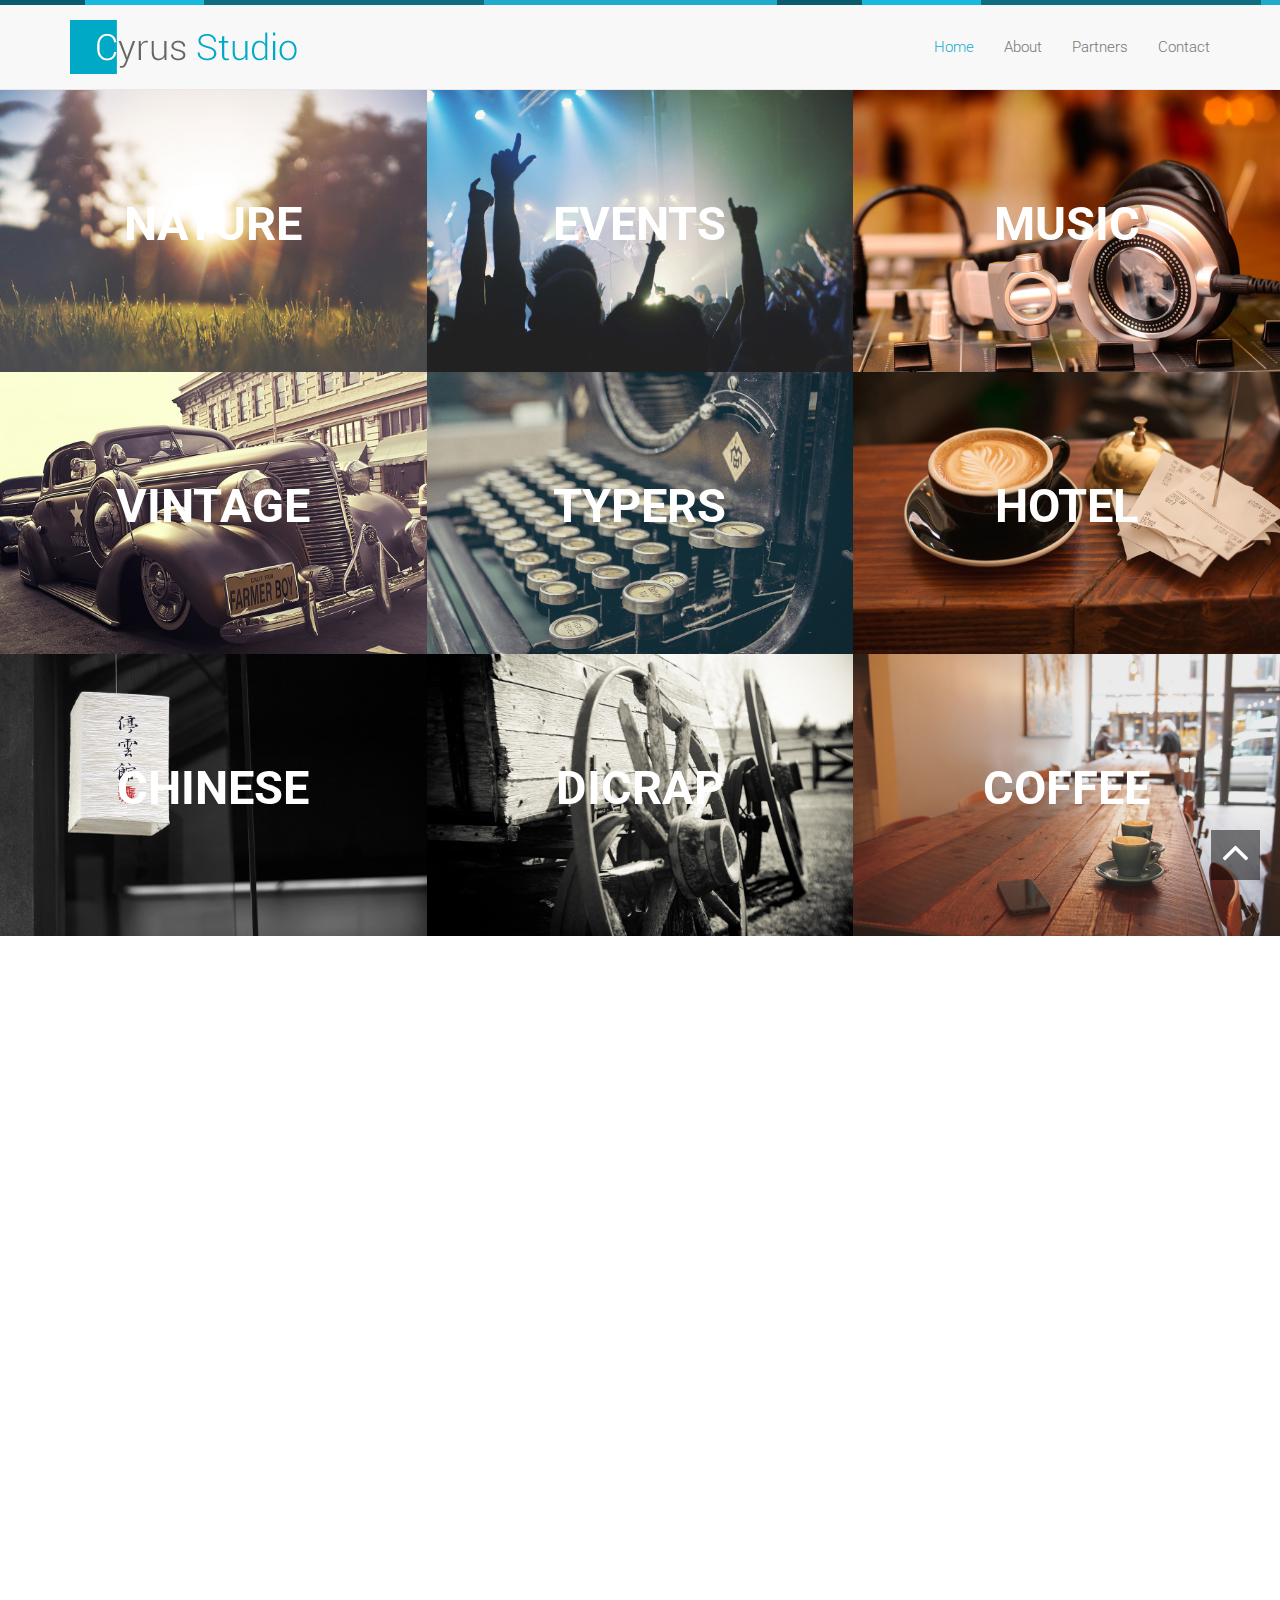
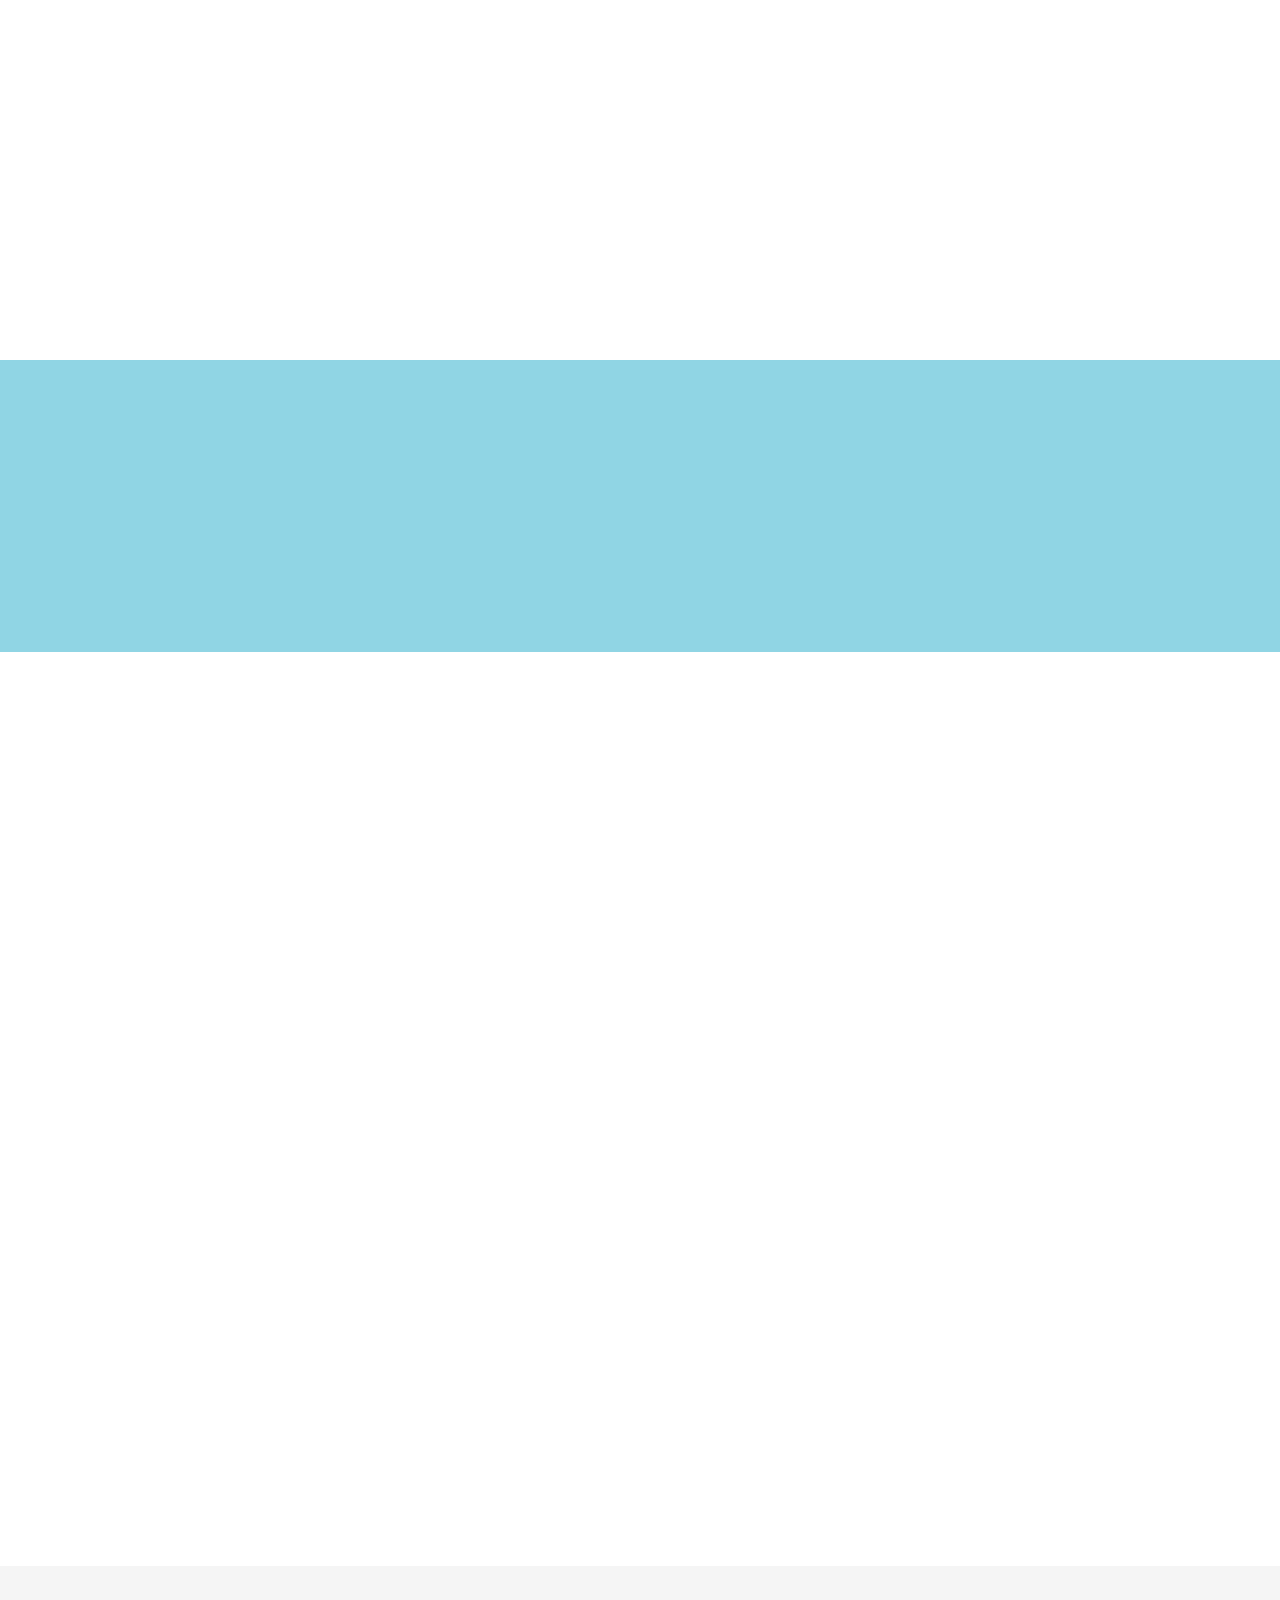
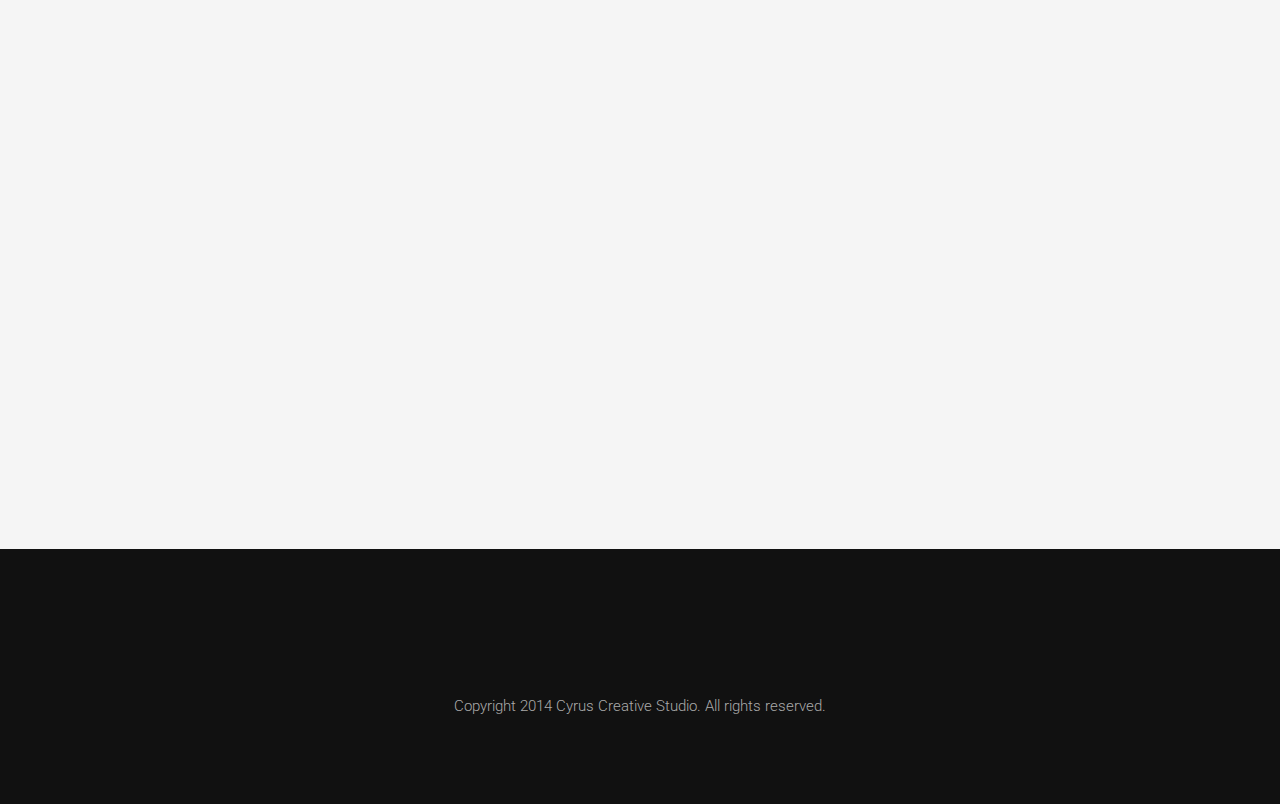
==== Alternative/index.html @ 10abfd73 "Website MockUP" ====
<!DOCTYPE html>
<html lang="en">
<head>
<meta charset="UTF-8" />
<meta http-equiv="Content-Type" content="text/html; charset=utf-8" />
<meta name="viewport" content="width=device-width, initial-scale=1, maximum-scale=1, user-scalable=no">
<title>Cyrus Studio</title>

<!-- Google fonts -->
<link href='http://fonts.googleapis.com/css?family=Roboto:400,300,700' rel='stylesheet' type='text/css'>

<!-- font awesome -->
<link href="//maxcdn.bootstrapcdn.com/font-awesome/4.2.0/css/font-awesome.min.css" rel="stylesheet">

<!-- bootstrap -->
<link rel="stylesheet" href="assets/bootstrap/css/bootstrap.min.css" />

<!-- animate.css -->
<link rel="stylesheet" href="assets/animate/animate.css" />
<link rel="stylesheet" href="assets/animate/set.css" />

<!-- gallery -->
<link rel="stylesheet" href="assets/gallery/blueimp-gallery.min.css">

<!-- favicon -->
<link rel="shortcut icon" href="images/favicon.ico" type="image/x-icon">
<link rel="icon" href="images/favicon.ico" type="image/x-icon">


<link rel="stylesheet" href="assets/style.css">

</head>

<body>
<div class="topbar animated fadeInLeftBig"></div>

<!-- Header Starts -->
<div class="navbar-wrapper">
      <div class="container">

        <div class="navbar navbar-default navbar-fixed-top" role="navigation" id="top-nav">
          <div class="container">
            <div class="navbar-header">
              <!-- Logo Starts -->
              <a class="navbar-brand" href="#home"><img src="images/logo.png" alt="logo"></a>
              <!-- #Logo Ends -->


              <button type="button" class="navbar-toggle collapsed" data-toggle="collapse" data-target=".navbar-collapse">
                <span class="sr-only">Toggle navigation</span>
                <span class="icon-bar"></span>
                <span class="icon-bar"></span>
                <span class="icon-bar"></span>
              </button>

            </div>


            <!-- Nav Starts -->
            <div class="navbar-collapse  collapse">
              <ul class="nav navbar-nav navbar-right scroll">
                 <li class="active"><a href="#works">Home</a></li>
                 <li ><a href="#about">About</a></li>
                 <li ><a href="#partners">Partners</a></li>
                 <li ><a href="#contact">Contact</a></li>
              </ul>
            </div>
            <!-- #Nav Ends -->

          </div>
        </div>

      </div>
    </div>
<!-- #Header Starts -->







<!-- works -->
<div id="works"  class=" clearfix grid"> 
    <figure class="effect-oscar  wowload fadeIn">
        <img src="images/portfolio/1.jpg" alt="img01"/>
        <figcaption>
            <h2>Nature</h2>
            <p>Lily likes to play with crayons and pencils<br>
            <a href="images/portfolio/1.jpg" title="1" data-gallery>View more</a></p>            
        </figcaption>
    </figure>
     <figure class="effect-oscar  wowload fadeInUp">
        <img src="images/portfolio/2.jpg" alt="img01"/>
        <figcaption>
            <h2>Events</h2>
            <p>Lily likes to play with crayons and pencils<br>
            <a href="images/portfolio/2.jpg" title="1" data-gallery>View more</a></p>            
        </figcaption>
    </figure>
     <figure class="effect-oscar  wowload fadeInUp">
        <img src="images/portfolio/3.jpg" alt="img01"/>
        <figcaption>
            <h2>music</h2>
            <p>Lily likes to play with crayons and pencils<br>
            <a href="images/portfolio/3.jpg" title="1" data-gallery>View more</a></p>            
        </figcaption>
    </figure>
     <figure class="effect-oscar  wowload fadeInUp">
        <img src="images/portfolio/4.jpg" alt="img01"/>
        <figcaption>
            <h2>Vintage</h2>
            <p>Lily likes to play with crayons and pencils<br>
            <a href="images/portfolio/4.jpg" title="1" data-gallery>View more</a></p>            
        </figcaption>
    </figure>
     <figure class="effect-oscar  wowload fadeInUp">
        <img src="images/portfolio/5.jpg" alt="img01"/>
        <figcaption>
            <h2>Typers</h2>
            <p>Lily likes to play with crayons and pencils<br>
            <a href="images/portfolio/5.jpg" title="1" data-gallery>View more</a></p>            
        </figcaption>
    </figure>
     
     <figure class="effect-oscar  wowload fadeInUp">
        <img src="images/portfolio/6.jpg" alt="img01"/>
        <figcaption>
            <h2>hotel</h2>
            <p>Lily likes to play with crayons and pencils<br>
            <a href="images/portfolio/6.jpg" title="1" data-gallery>View more</a></p>            
        </figcaption>
    </figure>
    <figure class="effect-oscar  wowload fadeInUp">
        <img src="images/portfolio/7.jpg" alt="img01"/>
        <figcaption>
            <h2>Chinese</h2>
            <p>Lily likes to play with crayons and pencils<br>
            <a href="images/portfolio/7.jpg" title="1" data-gallery>View more</a></p>            
        </figcaption>
    </figure>
    <figure class="effect-oscar  wowload fadeInUp">
        <img src="images/portfolio/8.jpg" alt="img01"/>
        <figcaption>
            <h2>Dicrap</h2>
            <p>Lily likes to play with crayons and pencils<br>
            <a href="images/portfolio/8.jpg" title="1" data-gallery>View more</a></p>            
        </figcaption>
    </figure>
    <figure class="effect-oscar  wowload fadeInUp">
        <img src="images/portfolio/9.jpg" alt="img01"/>
        <figcaption>
            <h2>Coffee</h2>
            <p>Lily likes to play with crayons and pencils<br>
            <a href="images/portfolio/9.jpg" title="1" data-gallery>View more</a></p>            
        </figcaption>
    </figure>
    <figure class="effect-oscar  wowload fadeInUp">
        <img src="images/portfolio/10.jpg" alt="img01"/>
        <figcaption>
            <h2>cameras</h2>
            <p>Lily likes to play with crayons and pencils<br>
            <a href="images/portfolio/10.jpg" title="1" data-gallery>View more</a></p>            
        </figcaption>
    </figure>
    <figure class="effect-oscar  wowload fadeInUp">
        <img src="images/portfolio/11.jpg" alt="img01"/>
        <figcaption>
            <h2>design</h2>
            <p>Lily likes to play with crayons and pencils<br>
            <a href="images/portfolio/11.jpg" title="1" data-gallery>View more</a></p>            
        </figcaption>
    </figure>
    <figure class="effect-oscar  wowload fadeInUp">
        <img src="images/portfolio/12.jpg" alt="img01"/>
        <figcaption>
            <h2>studio</h2>
            <p>Lily likes to play with crayons and pencils<br>
            <a href="images/portfolio/12.jpg" title="1" data-gallery>View more</a></p>            
        </figcaption>
    </figure>
    

     
</div>
<!-- works -->






<!-- Cirlce Starts -->
<div id="about"  class="container spacer about">
<h2 class="text-center wowload fadeInUp">Creative digital agency based on London</h2>  
  <div class="row">
  <div class="col-sm-6 wowload fadeInLeft">
    <h4><i class="fa fa-paint-brush"></i> Design</h4>
    <p>Creative digital agency for sleek and sophisticated solutions for mobile, websites and software designs, lead by passionate and uber progressive team that lives and breathes design. Creative digital agency for sleek and sophisticated solutions for mobile, websites and software designs.</p>
    

  </div>
  <div class="col-sm-6 wowload fadeInRight">
  <h4><i class="fa fa-code"></i> Frontend & Backend Development</h4>
  <p>Lorem Ipsum is simply dummy text of the printing and typesetting industry. Lorem Ipsum has been the industry's standard dummy text ever since the 1500s, when an unknown printer took a galley of type and scrambled it to make a type specimen book.</p>    
  </div>
  </div>

  <div class="process">
  <h3 class="text-center wowload fadeInUp">Process</h3>
  <ul class="row text-center list-inline  wowload bounceInUp">
      <li>
            <span><i class="fa fa-history"></i><b>Research</b></span>
        </li>
        <li>
            <span><i class="fa fa-puzzle-piece"></i><b>Plan</b></span>
        </li>
        <li>
            <span><i class="fa fa-database"></i><b>Develop</b></span>
        </li>
        <li>
            <span><i class="fa fa-magic"></i><b>Integration</b></span>
        </li>        
        <li>
            <span><i class="fa fa-cloud-upload"></i><b>Deliver</b></span>
        </li>
    </ul>
  </div>
</div>
<!-- #Cirlce Ends -->



<!-- About Starts -->
<div class="highlight-info">
<div class="overlay spacer">
<div class="container">
<div class="row text-center  wowload fadeInDownBig">
  <div class="col-sm-3 col-xs-6">
  <i class="fa fa-smile-o  fa-5x"></i><h4>24 Clients</h4>
  </div>
  <div class="col-sm-3 col-xs-6">
  <i class="fa fa-rocket  fa-5x"></i><h4>75 Projects</h4>
  </div>
  <div class="col-sm-3 col-xs-6">
  <i class="fa fa-cloud-download  fa-5x"></i><h4>454 Downloads</h4>
  </div>
  <div class="col-sm-3 col-xs-6">
  <i class="fa fa-map-marker fa-5x"></i><h4>2 Offices</h4>
  </div>
</div>
</div>
</div>
</div>
<!-- About Ends -->







<div id="partners" class="container spacer ">
	<h2 class="text-center  wowload fadeInUp">Some of our happy clients</h2>
  <div class="clearfix">
    <div class="col-sm-6 partners  wowload fadeInLeft">
         <img src="images/partners/1.jpg" alt="partners">
         <img src="images/partners/2.jpg" alt="partners">
         <img src="images/partners/3.jpg" alt="partners">
         <img src="images/partners/4.jpg" alt="partners">
    </div>
    <div class="col-sm-6">


    <div id="carousel-testimonials" class="carousel slide testimonails  wowload fadeInRight" data-ride="carousel">
    <div class="carousel-inner">  
      <div class="item active animated bounceInRight row">
      <div class="animated slideInLeft col-xs-2"><img alt="portfolio" src="images/team/1.jpg" width="100" class="img-circle img-responsive"></div>
      <div  class="col-xs-10">
      <p> I must explain to you how all this mistaken idea of denouncing pleasure and praising pain was born and I will give you a complete account of the system, and expound the actual teachings of the great explorer of the truth, the master-builder of human happiness. </p>      
      <span>Angel Smith - <b>eshop Canada</b></span>
      </div>
      </div>
      <div class="item  animated bounceInRight row">
      <div class="animated slideInLeft col-xs-2"><img alt="portfolio" src="images/team/2.jpg" width="100" class="img-circle img-responsive"></div>
      <div  class="col-xs-10">
      <p>No one rejects, dislikes, or avoids pleasure itself, because it is pleasure, but because those who do not know how to pursue pleasure rationally encounter consequences that are extremely painful.</p>
      <span>John Partic - <b>Crazy Pixel</b></span>
      </div>
      </div>
      <div class="item  animated bounceInRight row">
      <div class="animated slideInLeft  col-xs-2"><img alt="portfolio" src="images/team/3.jpg" width="100" class="img-circle img-responsive"></div>
      <div  class="col-xs-10">
      <p>On the other hand, we denounce with righteous indignation and dislike men who are so beguiled and demoralized by the charms of pleasure of the moment, so blinded by desire, that they cannot foresee the pain and trouble that are bound to ensue.</p>
      <span>Harris David - <b>Jet London</b></span>
      </div>
      </div>
  </div>

   <!-- Indicators -->
   	<ol class="carousel-indicators">
    <li data-target="#carousel-testimonials" data-slide-to="0" class="active"></li>
    <li data-target="#carousel-testimonials" data-slide-to="1"></li>
    <li data-target="#carousel-testimonials" data-slide-to="2"></li>
  	</ol>
  	<!-- Indicators -->
  </div>



    </div>
  </div>


<!-- team -->
<h3 class="text-center  wowload fadeInUp">Our team</h3>
<p class="text-center  wowload fadeInLeft">Our creative team that is making everything possible</p>
<div class="row grid team  wowload fadeInUpBig">	
	<div class=" col-sm-3 col-xs-6">
	<figure class="effect-chico">
        <img src="images/team/8.jpg" alt="img01" class="img-responsive" />
        <figcaption>
            <p><b>Barbara Husto</b><br>Senior Designer<br><br><a href="#"><i class="fa fa-dribbble"></i></a> <a href="#"><i class="fa fa-facebook"></i></a> <a href="#"><i class="fa fa-twitter"></i></a></p>            
        </figcaption>
    </figure>
    </div>

    <div class=" col-sm-3 col-xs-6">
	<figure class="effect-chico">
        <img src="images/team/10.jpg" alt="img01"/>
        <figcaption>            
            <p><b>Barbara Husto</b><br>Senior Designer<br><br><a href="#"><i class="fa fa-dribbble"></i></a> <a href="#"><i class="fa fa-facebook"></i></a> <a href="#"><i class="fa fa-twitter"></i></a></p>            
        </figcaption>
    </figure>
    </div>

    <div class=" col-sm-3 col-xs-6">
	<figure class="effect-chico">
        <img src="images/team/12.jpg" alt="img01"/>
        <figcaption>
            <p><b>Barbara Husto</b><br>Senior Designer<br><br><a href="#"><i class="fa fa-dribbble"></i></a> <a href="#"><i class="fa fa-facebook"></i></a> <a href="#"><i class="fa fa-twitter"></i></a></p>          
        </figcaption>
    </figure>
    </div>

    <div class=" col-sm-3 col-xs-6">
	<figure class="effect-chico">
        <img src="images/team/17.jpg" alt="img01"/>
        <figcaption>
            <p><b>Barbara Husto</b><br>Senior Designer<br><br><a href="#"><i class="fa fa-dribbble"></i></a> <a href="#"><i class="fa fa-facebook"></i></a> <a href="#"><i class="fa fa-twitter"></i></a></p>
        </figcaption>
    </figure>
    </div>

 
</div>
<!-- team -->

</div>















<!--Contact Starts-->
<div id="contact" class="spacer">

<div class="container contactform center">
<h2 class="text-center  wowload fadeInUp">Get in touch to start your project</h2>
  <div class="row wowload fadeInLeftBig">      
      <div class="col-sm-6 col-sm-offset-3 col-xs-12">      
        <input type="text" placeholder="Name">
        <input type="text" placeholder="Company">
        <textarea rows="5" placeholder="Message"></textarea>
        <button class="btn btn-primary"><i class="fa fa-paper-plane"></i> Send</button>
      </div>
  </div>



</div>
</div>
<!--Contact Ends-->



<!-- Footer Starts -->
<div class="footer text-center spacer">
<p class="wowload flipInX"><a href="#"><i class="fa fa-facebook fa-2x"></i></a> <a href="#"><i class="fa fa-instagram fa-2x"></i></a> <a href="#"><i class="fa fa-twitter fa-2x"></i></a> <a href="#"><i class="fa fa-flickr fa-2x"></i></a> </p>
Copyright 2014 Cyrus Creative Studio. All rights reserved.
</div>
<!-- # Footer Ends -->
<a href="#works" class="gototop "><i class="fa fa-angle-up  fa-3x"></i></a>





<!-- The Bootstrap Image Gallery lightbox, should be a child element of the document body -->
<div id="blueimp-gallery" class="blueimp-gallery blueimp-gallery-controls">
    <!-- The container for the modal slides -->
    <div class="slides"></div>
    <!-- Controls for the borderless lightbox -->
    <h3 class="title">Title</h3>
    <a class="prev">‹</a>
    <a class="next">›</a>
    <a class="close">×</a>
    <!-- The modal dialog, which will be used to wrap the lightbox content -->    
</div>



<!-- jquery -->
<script src="assets/jquery.js"></script>

<!-- wow script -->
<script src="assets/wow/wow.min.js"></script>


<!-- boostrap -->
<script src="assets/bootstrap/js/bootstrap.js" type="text/javascript" ></script>

<!-- jquery mobile -->
<script src="assets/mobile/touchSwipe.min.js"></script>
<script src="assets/respond/respond.js"></script>

<!-- gallery -->
<script src="assets/gallery/jquery.blueimp-gallery.min.js"></script>

<!-- custom script -->
<script src="assets/script.js"></script>

</body>
</html>
---- Alternative/assets/animate/set.css ----
.grid {
	position: relative;
	margin: 0 auto;
	list-style: none;
	text-align: center;
}

/* Common style */
.grid figure {
	position: relative;
	float: left;
	overflow: hidden;
	margin: 0;	/*change here for spacing*/	
	width: 33.333333333%;
	text-align: center;
	cursor: pointer;
}

.grid figure img {
	position: relative;
	display: block;
	max-width: 102%;
	opacity: 1;
}

.grid figure figcaption {
	padding: 2em;
	color: #fff;
	text-transform: uppercase;
	font-size: 1.25em;
	-webkit-backface-visibility: hidden;
	backface-visibility: hidden;
}

.grid figure figcaption::before,
.grid figure figcaption::after {
	pointer-events: none;
}

.grid figure figcaption,
.grid figure figcaption > a {
	position: absolute;
	top: 0;
	left: 0;
	width: 100%;
	height: 100%;
}

/* Anchor will cover the whole item by default */
/* For some effects it will show as a button */
.grid figure figcaption > a {
	z-index: 1000;
	text-indent: 200%;
	white-space: nowrap;
	font-size: 0;
	opacity: 0;
}

.grid figure h2 {
	word-spacing: -0.15em;
	font-weight: 700;
}

.grid figure h2,
.grid figure p {
	margin: 0;
}

.grid figure p {
	letter-spacing: 1px;
	font-size: 68.5%;
}

/* Individual effects */

/*---------------*/
/***** Lily *****/
/*---------------*/

figure.effect-lily img {
	max-width: none;
	width: -webkit-calc(100% + 50px);
	width: calc(100% + 50px);
	opacity: 0.7;
	-webkit-transition: opacity 0.35s, -webkit-transform 0.35s;
	transition: opacity 0.35s, transform 0.35s;
	-webkit-transform: translate3d(-40px,0, 0);
	transform: translate3d(-40px,0,0);
}

figure.effect-lily figcaption {
	text-align: left;
}

figure.effect-lily figcaption > div {
	position: absolute;
	bottom: 0;
	left: 0;
	padding: 2em;
	width: 100%;
	height: 50%;
}

figure.effect-lily h2,
figure.effect-lily p {
	-webkit-transform: translate3d(0,40px,0);
	transform: translate3d(0,40px,0);
}

figure.effect-lily h2 {
	-webkit-transition: -webkit-transform 0.35s;
	transition: transform 0.35s;
}

figure.effect-lily p {
	color: rgba(255,255,255,0.8);
	opacity: 0;
	-webkit-transition: opacity 0.2s, -webkit-transform 0.35s;
	transition: opacity 0.2s, transform 0.35s;
}

figure.effect-lily:hover img,
figure.effect-lily:hover p {
	opacity: 1;
}

figure.effect-lily:hover img,
figure.effect-lily:hover h2,
figure.effect-lily:hover p {
	-webkit-transform: translate3d(0,0,0);
	transform: translate3d(0,0,0);
}

figure.effect-lily:hover p {
	-webkit-transition-delay: 0.05s;
	transition-delay: 0.05s;
	-webkit-transition-duration: 0.35s;
	transition-duration: 0.35s;
}

/*---------------*/
/***** Sadie *****/
/*---------------*/

figure.effect-sadie figcaption::before {
	position: absolute;
	top: 0;
	left: 0;
	width: 100%;
	height: 100%;
	background: -webkit-linear-gradient(top, rgba(72,76,97,0) 0%, rgba(72,76,97,0.8) 75%);
	background: linear-gradient(to bottom, rgba(72,76,97,0) 0%, rgba(72,76,97,0.8) 75%);
	content: '';
	opacity: 0;
	-webkit-transform: translate3d(0,50%,0);
	transform: translate3d(0,50%,0);
}

figure.effect-sadie h2 {
	position: absolute;
	top: 50%;
	left: 0;
	width: 100%;
	color: #484c61;
	-webkit-transition: -webkit-transform 0.35s, color 0.35s;
	transition: transform 0.35s, color 0.35s;
	-webkit-transform: translate3d(0,-50%,0);
	transform: translate3d(0,-50%,0);
}

figure.effect-sadie figcaption::before,
figure.effect-sadie p {
	-webkit-transition: opacity 0.35s, -webkit-transform 0.35s;
	transition: opacity 0.35s, transform 0.35s;
}

figure.effect-sadie p {
	position: absolute;
	bottom: 0;
	left: 0;
	padding: 2em;
	width: 100%;
	opacity: 0;
	-webkit-transform: translate3d(0,10px,0);
	transform: translate3d(0,10px,0);
}

figure.effect-sadie:hover h2 {
	color: #fff;
	-webkit-transform: translate3d(0,-50%,0) translate3d(0,-40px,0);
	transform: translate3d(0,-50%,0) translate3d(0,-40px,0);
}

figure.effect-sadie:hover figcaption::before ,
figure.effect-sadie:hover p {
	opacity: 1;
	-webkit-transform: translate3d(0,0,0);
	transform: translate3d(0,0,0);
}

/*---------------*/
/***** Roxy *****/
/*---------------*/

figure.effect-roxy {
	background: -webkit-linear-gradient(45deg, #ff89e9 0%, #05abe0 100%);
	background: linear-gradient(45deg, #ff89e9 0%,#05abe0 100%);
}

figure.effect-roxy img {
	max-width: none;
	width: -webkit-calc(100% + 60px);
	width: calc(100% + 60px);
	-webkit-transition: opacity 0.35s, -webkit-transform 0.35s;
	transition: opacity 0.35s, transform 0.35s;
	-webkit-transform: translate3d(-50px,0,0);
	transform: translate3d(-50px,0,0);
}

figure.effect-roxy figcaption::before {
	position: absolute;
	top: 30px;
	right: 30px;
	bottom: 30px;
	left: 30px;
	border: 1px solid #fff;
	content: '';
	opacity: 0;
	-webkit-transition: opacity 0.35s, -webkit-transform 0.35s;
	transition: opacity 0.35s, transform 0.35s;
	-webkit-transform: translate3d(-20px,0,0);
	transform: translate3d(-20px,0,0);
}

figure.effect-roxy figcaption {
	padding: 3em;
	text-align: left;
}

figure.effect-roxy h2 {
	padding: 30% 0 10px 0;
}

figure.effect-roxy p {
	opacity: 0;
	-webkit-transition: opacity 0.35s, -webkit-transform 0.35s;
	transition: opacity 0.35s, transform 0.35s;
	-webkit-transform: translate3d(-10px,0,0);
	transform: translate3d(-10px,0,0);
}

figure.effect-roxy:hover img {
	opacity: 0.7;
	-webkit-transform: translate3d(0,0,0);
	transform: translate3d(0,0,0);
}

figure.effect-roxy:hover figcaption::before,
figure.effect-roxy:hover p {
	opacity: 1;
	-webkit-transform: translate3d(0,0,0);
	transform: translate3d(0,0,0);
}

/*---------------*/
/***** Bubba *****/
/*---------------*/

figure.effect-bubba {
	background: #9e5406;
}

figure.effect-bubba img {
	opacity: 0.7;
	-webkit-transition: opacity 0.35s;
	transition: opacity 0.35s;
}

figure.effect-bubba:hover img {
	opacity: 0.4;
}

figure.effect-bubba figcaption::before,
figure.effect-bubba figcaption::after {
	position: absolute;
	top: 30px;
	right: 30px;
	bottom: 30px;
	left: 30px;
	content: '';
	opacity: 0;
	-webkit-transition: opacity 0.35s, -webkit-transform 0.35s;
	transition: opacity 0.35s, transform 0.35s;
}

figure.effect-bubba figcaption::before {
	border-top: 1px solid #fff;
	border-bottom: 1px solid #fff;
	-webkit-transform: scale(0,1);
	transform: scale(0,1);
}

figure.effect-bubba figcaption::after {
	border-right: 1px solid #fff;
	border-left: 1px solid #fff;
	-webkit-transform: scale(1,0);
	transform: scale(1,0);
}

figure.effect-bubba h2 {
	padding-top: 30%;
	-webkit-transition: -webkit-transform 0.35s;
	transition: transform 0.35s;
	-webkit-transform: translate3d(0,-20px,0);
	transform: translate3d(0,-20px,0);
}

figure.effect-bubba p {
	padding: 20px 2.5em;
	opacity: 0;
	-webkit-transition: opacity 0.35s, -webkit-transform 0.35s;
	transition: opacity 0.35s, transform 0.35s;
	-webkit-transform: translate3d(0,20px,0);
	transform: translate3d(0,20px,0);
}

figure.effect-bubba:hover figcaption::before,
figure.effect-bubba:hover figcaption::after {
	opacity: 1;
	-webkit-transform: scale(1);
	transform: scale(1);
}

figure.effect-bubba:hover h2,
figure.effect-bubba:hover p {
	opacity: 1;
	-webkit-transform: translate3d(0,0,0);
	transform: translate3d(0,0,0);
}

/*---------------*/
/***** Romeo *****/
/*---------------*/

figure.effect-romeo {
	-webkit-perspective: 1000px;
	perspective: 1000px;
}

figure.effect-romeo img {
	-webkit-transition: opacity 0.35s, -webkit-transform 0.35s;
	transition: opacity 0.35s, transform 0.35s;
	-webkit-transform: translate3d(0,0,300px);
	transform: translate3d(0,0,300px);
}

figure.effect-romeo:hover img {
	opacity: 0.6;
	-webkit-transform: translate3d(0,0,0);
	transform: translate3d(0,0,0);
}

figure.effect-romeo figcaption::before,
figure.effect-romeo figcaption::after {
	position: absolute;
	top: 50%;
	left: 50%;
	width: 80%;
	height: 1px;
	background: #fff;
	content: '';
	-webkit-transition: opacity 0.35s, -webkit-transform 0.35s;
	transition: opacity 0.35s, transform 0.35s;
	-webkit-transform: translate3d(-50%,-50%,0);
	transform: translate3d(-50%,-50%,0);
}

figure.effect-romeo:hover figcaption::before {
	opacity: 0.5;
	-webkit-transform: translate3d(-50%,-50%,0) rotate(45deg);
	transform: translate3d(-50%,-50%,0) rotate(45deg);
}

figure.effect-romeo:hover figcaption::after {
	opacity: 0.5;
	-webkit-transform: translate3d(-50%,-50%,0) rotate(-45deg);
	transform: translate3d(-50%,-50%,0) rotate(-45deg);
}

figure.effect-romeo h2,
figure.effect-romeo p {
	position: absolute;
	top: 50%;
	left: 0;
	width: 100%;
	-webkit-transition: -webkit-transform 0.35s;
	transition: transform 0.35s;
}

figure.effect-romeo h2 {
	-webkit-transform: translate3d(0,-50%,0) translate3d(0,-150%,0);
	transform: translate3d(0,-50%,0) translate3d(0,-150%,0);
}

figure.effect-romeo p {
	padding: 0.25em 2em;
	-webkit-transform: translate3d(0,-50%,0) translate3d(0,150%,0);
	transform: translate3d(0,-50%,0) translate3d(0,150%,0);
}

figure.effect-romeo:hover h2 {
	-webkit-transform: translate3d(0,-50%,0) translate3d(0,-100%,0);
	transform: translate3d(0,-50%,0) translate3d(0,-100%,0);
}

figure.effect-romeo:hover p {
	-webkit-transform: translate3d(0,-50%,0) translate3d(0,100%,0);
	transform: translate3d(0,-50%,0) translate3d(0,100%,0);
}

/*---------------*/
/***** Layla *****/
/*---------------*/

figure.effect-layla {
	background: #18a367;
}

figure.effect-layla img {
	height: 390px;
}

figure.effect-layla figcaption {
	padding: 3em;
}

figure.effect-layla figcaption::before,
figure.effect-layla figcaption::after {
	position: absolute;
	content: '';
	opacity: 0;
}

figure.effect-layla figcaption::before {
	top: 50px;
	right: 30px;
	bottom: 50px;
	left: 30px;
	border-top: 1px solid #fff;
	border-bottom: 1px solid #fff;
	-webkit-transform: scale(0,1);
	transform: scale(0,1);
	-webkit-transform-origin: 0 0;
	transform-origin: 0 0;
}

figure.effect-layla figcaption::after {
	top: 30px;
	right: 50px;
	bottom: 30px;
	left: 50px;
	border-right: 1px solid #fff;
	border-left: 1px solid #fff;
	-webkit-transform: scale(1,0);
	transform: scale(1,0);
	-webkit-transform-origin: 100% 0;
	transform-origin: 100% 0;
}

figure.effect-layla h2 {
	padding-top: 26%;
	-webkit-transition: -webkit-transform 0.35s;
	transition: transform 0.35s;
}

figure.effect-layla p {
	padding: 0.5em 2em;
	text-transform: none;
	opacity: 0;
	-webkit-transform: translate3d(0,-10px,0);
	transform: translate3d(0,-10px,0);
}

figure.effect-layla img,
figure.effect-layla h2 {
	-webkit-transform: translate3d(0,-30px,0);
	transform: translate3d(0,-30px,0);
}

figure.effect-layla img,
figure.effect-layla figcaption::before,
figure.effect-layla figcaption::after,
figure.effect-layla p {
	-webkit-transition: opacity 0.35s, -webkit-transform 0.35s;
	transition: opacity 0.35s, transform 0.35s;
}

figure.effect-layla:hover img {
	opacity: 0.7;
	-webkit-transform: translate3d(0,0,0);
	transform: translate3d(0,0,0);
}

figure.effect-layla:hover figcaption::before,
figure.effect-layla:hover figcaption::after {
	opacity: 1;
	-webkit-transform: scale(1);
	transform: scale(1);
}

figure.effect-layla:hover h2,
figure.effect-layla:hover p {
	opacity: 1;
	-webkit-transform: translate3d(0,0,0);
	transform: translate3d(0,0,0);
}

figure.effect-layla:hover figcaption::after,
figure.effect-layla:hover h2,
figure.effect-layla:hover p,
figure.effect-layla:hover img {
	-webkit-transition-delay: 0.15s;
	transition-delay: 0.15s;
}

/*---------------*/
/***** Honey *****/
/*---------------*/

figure.effect-honey {
	background: #4a3753;
}

figure.effect-honey img {
	opacity: 0.9;
	-webkit-transition: opacity 0.35s;
	transition: opacity 0.35s;
}

figure.effect-honey:hover img {
	opacity: 0.5;
}

figure.effect-honey figcaption::before {
	position: absolute;
	bottom: 0;
	left: 0;
	width: 100%;
	height: 10px;
	background: #fff;
	content: '';
	-webkit-transform: translate3d(0,10px,0);
	transform: translate3d(0,10px,0);
}

figure.effect-honey h2 {
	position: absolute;
	bottom: 0;
	left: 0;
	padding: 1em 1.5em;
	width: 100%;
	text-align: left;
	-webkit-transform: translate3d(0,-30px,0);
	transform: translate3d(0,-30px,0);
}

figure.effect-honey h2 i {
	font-style: normal;
	opacity: 0;
	-webkit-transition: opacity 0.35s, -webkit-transform 0.35s;
	transition: opacity 0.35s, transform 0.35s;
	-webkit-transform: translate3d(0,-30px,0);
	transform: translate3d(0,-30px,0);
}

figure.effect-honey figcaption::before,
figure.effect-honey h2 {
	-webkit-transition: -webkit-transform 0.35s;
	transition: transform 0.35s;
}

figure.effect-honey:hover figcaption::before,
figure.effect-honey:hover h2,
figure.effect-honey:hover h2 i {
	opacity: 1;
	-webkit-transform: translate3d(0,0,0);
	transform: translate3d(0,0,0);
}

/*---------------*/
/***** Oscar *****/
/*---------------*/

figure.effect-oscar {
/*	background: -webkit-linear-gradient(45deg, #22682a 0%, #9b4a1b 40%, #3a342a 100%);
	background: linear-gradient(45deg, #22682a 0%,#9b4a1b 40%,#3a342a 100%);*/
}

/*figure.effect-oscar img {
	opacity: 0.9;
	-webkit-transition: opacity 0.35s;
	transition: opacity 0.35s;
}
*/
figure.effect-oscar figcaption {
	padding: 15%;
/*	background-color: rgba(58,52,42,0.7);
	-webkit-transition: background-color 0.35s;
	transition: background-color 0.35s;*/
}

figure.effect-oscar figcaption::before {
	position: absolute;
	top: 30px;
	right: 30px;
	bottom: 30px;
	left: 30px;
	border: 1px solid #fff;
	content: '';
}

figure.effect-oscar h2 {
	margin: 0;
	line-height: 1em;
	-webkit-transition: -webkit-transform 0.35s;
	transition: transform 0.35s;
	-webkit-transform: translate3d(0,100%,0);
	transform: translate3d(0,100%,0);
}

figure.effect-oscar figcaption::before,
figure.effect-oscar p {
	opacity: 0;
	-webkit-transition: opacity 0.35s, -webkit-transform 0.35s;
	transition: opacity 0.35s, transform 0.35s;
	-webkit-transform: scale(0);
	transform: scale(0);
}

figure.effect-oscar:hover h2 {
	-webkit-transform: translate3d(0,0,0);
	transform: translate3d(0,0,0);
}

figure.effect-oscar:hover figcaption::before,
figure.effect-oscar:hover p {
	opacity: 1;
	-webkit-transform: scale(1);
	transform: scale(1);
}

figure.effect-oscar:hover figcaption {
	background-color: rgba(0,0,0,0.8);
}

figure.effect-oscar:hover img {
	opacity: 0.4;
}

/*---------------*/
/***** Marley *****/
/*---------------*/

figure.effect-marley figcaption {
	text-align: right;
}

figure.effect-marley h2,
figure.effect-marley p {
	position: absolute;
	right: 30px;
	left: 30px;
	padding: 10px 0;
}


figure.effect-marley p {
	bottom: 30px;
	line-height: 1.5;
	-webkit-transform: translate3d(0,100%,0);
	transform: translate3d(0,100%,0);
}

figure.effect-marley h2 {
	top: 30px;
	-webkit-transition: -webkit-transform 0.35s;
	transition: transform 0.35s;
	-webkit-transform: translate3d(0,20px,0);
	transform: translate3d(0,20px,0);
}

figure.effect-marley:hover h2 {
	-webkit-transform: translate3d(0,0,0);
	transform: translate3d(0,0,0);
}

figure.effect-marley h2::after {
	position: absolute;
	top: 100%;
	left: 0;
	width: 100%;
	height: 4px;
	background: #fff;
	content: '';
	-webkit-transform: translate3d(0,40px,0);
	transform: translate3d(0,40px,0);
}

figure.effect-marley h2::after,
figure.effect-marley p {
	opacity: 0;
	-webkit-transition: opacity 0.35s, -webkit-transform 0.35s;
	transition: opacity 0.35s, transform 0.35s;
}

figure.effect-marley:hover h2::after,
figure.effect-marley:hover p {
	opacity: 1;
	-webkit-transform: translate3d(0,0,0);
	transform: translate3d(0,0,0);
}

/*---------------*/
/***** Ruby *****/
/*---------------*/

figure.effect-ruby {
	background-color: #17819c;
}

figure.effect-ruby img {
	opacity: 0.7;
	-webkit-transition: opacity 0.35s, -webkit-transform 0.35s;
	transition: opacity 0.35s, transform 0.35s;
	-webkit-transform: scale(1.15);
	transform: scale(1.15);
}

figure.effect-ruby:hover img {
	opacity: 0.5;
	-webkit-transform: scale(1);
	transform: scale(1);
}

figure.effect-ruby h2 {
	margin-top: 20%;
	-webkit-transition: -webkit-transform 0.35s;
	transition: transform 0.35s;
	-webkit-transform: translate3d(0,20px,0);
	transform: translate3d(0,20px,0);
}

figure.effect-ruby p {
	margin: 1em 0 0;
	padding: 3em;
	border: 1px solid #fff;
	opacity: 0;
	-webkit-transition: opacity 0.35s, -webkit-transform 0.35s;
	transition: opacity 0.35s, transform 0.35s;
	-webkit-transform: translate3d(0,20px,0) scale(1.1);
	transform: translate3d(0,20px,0) scale(1.1);
} 

figure.effect-ruby:hover h2 {
	-webkit-transform: translate3d(0,0,0);
	transform: translate3d(0,0,0);
}

figure.effect-ruby:hover p {
	opacity: 1;
	-webkit-transform: translate3d(0,0,0) scale(1);
	transform: translate3d(0,0,0) scale(1);
}

/*---------------*/
/***** Milo *****/
/*---------------*/

figure.effect-milo {
	background: #2e5d5a;
}

figure.effect-milo img {
	max-width: none;
	width: -webkit-calc(100% + 60px);
	width: calc(100% + 60px);
	opacity: 1;
	-webkit-transition: opacity 0.35s, -webkit-transform 0.35s;
	transition: opacity 0.35s, transform 0.35s;
	-webkit-transform: translate3d(-30px,0,0) scale(1.12);
	transform: translate3d(-30px,0,0) scale(1.12);
	-webkit-backface-visibility: hidden;
	backface-visibility: hidden;
}

figure.effect-milo:hover img {
	opacity: 0.5;
	-webkit-transform: translate3d(0,0,0) scale(1);
	transform: translate3d(0,0,0) scale(1);
}

figure.effect-milo h2 {
	position: absolute;
	right: 0;
	bottom: 0;
	padding: 1em 1.2em;
}

figure.effect-milo p {
	padding: 0 10px 0 0;
	width: 50%;
	border-right: 1px solid #fff;
	text-align: right;
	opacity: 0;
	-webkit-transition: opacity 0.35s, -webkit-transform 0.35s;
	transition: opacity 0.35s, transform 0.35s;
	-webkit-transform: translate3d(-40px,0,0);
	transform: translate3d(-40px,0,0);
}

figure.effect-milo:hover p {
	opacity: 1;
	-webkit-transform: translate3d(0,0,0);
	transform: translate3d(0,0,0);
}

/*---------------*/
/***** Dexter *****/
/*---------------*/

figure.effect-dexter {
	background: -webkit-linear-gradient(top, rgba(37,141,200,1) 0%, rgba(104,60,19,1) 100%);
	background: linear-gradient(to bottom, rgba(37,141,200,1) 0%,rgba(104,60,19,1) 100%); 
}

figure.effect-dexter img {
	-webkit-transition: opacity 0.35s;
	transition: opacity 0.35s;
}

figure.effect-dexter:hover img {
	opacity: 0.4;
}

figure.effect-dexter figcaption::after {
	position: absolute;
	right: 30px;
	bottom: 30px;
	left: 30px;
	height: -webkit-calc(50% - 30px);
	height: calc(50% - 30px);
	border: 7px solid #fff;
	content: '';
	-webkit-transition: -webkit-transform 0.35s;
	transition: transform 0.35s;
	-webkit-transform: translate3d(0,-100%,0);
	transform: translate3d(0,-100%,0);
}

figure.effect-dexter:hover figcaption::after {
	-webkit-transform: translate3d(0,0,0);
	transform: translate3d(0,0,0);
}

figure.effect-dexter figcaption {
	padding: 3em;
	text-align: left;
}

figure.effect-dexter p {
	position: absolute;
	right: 60px;
	bottom: 60px;
	left: 60px;
	opacity: 0;
	-webkit-transition: opacity 0.35s, -webkit-transform 0.35s;
	transition: opacity 0.35s, transform 0.35s;
	-webkit-transform: translate3d(0,-100px,0);
	transform: translate3d(0,-100px,0);
}

figure.effect-dexter:hover p {
	opacity: 1;
	-webkit-transform: translate3d(0,0,0);
	transform: translate3d(0,0,0);
}

/*---------------*/
/***** Sarah *****/
/*---------------*/

figure.effect-sarah {
	background: #42b078;
}

figure.effect-sarah img {
	max-width: none;
	width: -webkit-calc(100% + 20px);
	width: calc(100% + 20px);
	-webkit-transition: opacity 0.35s, -webkit-transform 0.35s;
	transition: opacity 0.35s, transform 0.35s;
	-webkit-transform: translate3d(-10px,0,0);
	transform: translate3d(-10px,0,0);
	-webkit-backface-visibility: hidden;
	backface-visibility: hidden;
}

figure.effect-sarah:hover img {
	opacity: 0.4;
	-webkit-transform: translate3d(0,0,0);
	transform: translate3d(0,0,0);
}

figure.effect-sarah figcaption {
	text-align: left;
}

figure.effect-sarah h2 {
	position: relative;
	overflow: hidden;
	padding: 0.5em 0;
}

figure.effect-sarah h2::after {
	position: absolute;
	bottom: 0;
	left: 0;
	width: 100%;
	height: 3px;
	background: #fff;
	content: '';
	-webkit-transition: -webkit-transform 0.35s;
	transition: transform 0.35s;
	-webkit-transform: translate3d(-100%,0,0);
	transform: translate3d(-100%,0,0);
}

figure.effect-sarah:hover h2::after {
	-webkit-transform: translate3d(0,0,0);
	transform: translate3d(0,0,0);
}

figure.effect-sarah p {
	padding: 1em 0;
	opacity: 0;
	-webkit-transition: opacity 0.35s, -webkit-transform 0.35s;
	transition: opacity 0.35s, transform 0.35s;
	-webkit-transform: translate3d(100%,0,0);
	transform: translate3d(100%,0,0);
}

figure.effect-sarah:hover p {
	opacity: 1;
	-webkit-transform: translate3d(0,0,0);
	transform: translate3d(0,0,0);
}

/*---------------*/
/***** Zoe *****/
/*---------------*/

figure.effect-zoe figcaption {
	top: auto;
	bottom: 0;
	padding: 1em;
	height: 3.75em;
	background: #fff;
	color: #3c4a50;
	-webkit-transition: -webkit-transform 0.35s;
	transition: transform 0.35s;
	-webkit-transform: translate3d(0,100%,0);
	transform: translate3d(0,100%,0);
}

figure.effect-zoe h2 {
	float: left;
}

figure.effect-zoe p.icon-links a {
	float: right;
	color: #3c4a50;
	font-size: 1.4em;
}

figure.effect-zoe:hover p.icon-links a:hover,
figure.effect-zoe:hover p.icon-links a:focus {
	color: #252d31;
}

figure.effect-zoe p.description {
	position: absolute;
	bottom: 8em;
	padding: 2em;
	color: #fff;
	text-transform: none;
	font-size: 90%;
	opacity: 0;
	-webkit-transition: opacity 0.35s;
	transition: opacity 0.35s;
	-webkit-backface-visibility: hidden; /* Fix for Chrome 37.0.2062.120 (Mac) */
}

figure.effect-zoe h2,
figure.effect-zoe p.icon-links a {
	-webkit-transition: -webkit-transform 0.35s;
	transition: transform 0.35s;
	-webkit-transform: translate3d(0,200%,0);
	transform: translate3d(0,200%,0);
}

figure.effect-zoe p.icon-links a span::before {
	display: inline-block;
	padding: 8px 10px;
	font-family: 'feathericons';
	speak: none;
	-webkit-font-smoothing: antialiased;
	-moz-osx-font-smoothing: grayscale;
}

.icon-eye::before {
	content: '\e000';
}

.icon-paper-clip::before {
	content: '\e001';
}

.icon-heart::before {
	content: '\e024';
}

figure.effect-zoe h2 {
	display: inline-block;
}

figure.effect-zoe:hover p.description {
	opacity: 1;
}

figure.effect-zoe:hover figcaption,
figure.effect-zoe:hover h2,
figure.effect-zoe:hover p.icon-links a {
	-webkit-transform: translate3d(0,0,0);
	transform: translate3d(0,0,0);
}

figure.effect-zoe:hover h2 {
	-webkit-transition-delay: 0.05s;
	transition-delay: 0.05s;
}

figure.effect-zoe:hover p.icon-links a:nth-child(3) {
	-webkit-transition-delay: 0.1s;
	transition-delay: 0.1s;
}

figure.effect-zoe:hover p.icon-links a:nth-child(2) {
	-webkit-transition-delay: 0.15s;
	transition-delay: 0.15s;
}

figure.effect-zoe:hover p.icon-links a:first-child {
	-webkit-transition-delay: 0.2s;
	transition-delay: 0.2s;
}

/*---------------*/
/***** Chico *****/
/*---------------*/

figure.effect-chico img {
	-webkit-transition: opacity 0.35s, -webkit-transform 0.35s;
	transition: opacity 0.35s, transform 0.35s;
	-webkit-transform: scale(1.12);
	transform: scale(1.12);
}

figure.effect-chico:hover img {
	opacity: 0.5;
	-webkit-transform: scale(1);
	transform: scale(1);
}

figure.effect-chico figcaption {
	padding: 3em;	
}

figure.effect-chico figcaption::before {
	position: absolute;
	top: 30px;
	right: 30px;
	bottom: 30px;
	left: 30px;
	border: 1px solid #fff;
	content: '';
	-webkit-transform: scale(1.1);
	transform: scale(1.1);
	background: rgba(0,0,0,0.5);
}

figure.effect-chico figcaption::before,
figure.effect-chico p {
	opacity: 0;
	-webkit-transition: opacity 0.35s, -webkit-transform 0.35s;
	transition: opacity 0.35s, transform 0.35s;
}

figure.effect-chico h2 {
	padding: 20% 0 20px 0;
}

figure.effect-chico p {
	margin: 0 auto;
	max-width: 200px;
	-webkit-transform: scale(1.5);
	transform: scale(1.5);
}

figure.effect-chico:hover figcaption::before,
figure.effect-chico:hover p {
	opacity: 1;
	-webkit-transform: scale(1);
	transform: scale(1);
}

@media screen and (max-width: 50em) {
	.content {
		padding: 0 10px;
		text-align: center;
	}
	.grid figure {
		width: 50%;
	}
}


@media (max-width: 639px) {
	.grid figure {width: 100%;}
}
---- Alternative/assets/gallery/blueimp-gallery.min.css ----
@charset "UTF-8";.blueimp-gallery,.blueimp-gallery>.slides>.slide>.slide-content{position:absolute;top:0;right:0;bottom:0;left:0;-moz-backface-visibility:hidden}.blueimp-gallery>.slides>.slide>.slide-content{margin:auto;width:auto;height:auto;max-width:100%;max-height:100%;opacity:1}.blueimp-gallery{position:fixed;z-index:999999;overflow:hidden;background:#000;background:rgba(0,0,0,.9);opacity:0;display:none;direction:ltr;-ms-touch-action:none;touch-action:none}.blueimp-gallery-carousel{position:relative;z-index:auto;margin:1em auto;padding-bottom:56.25%;box-shadow:0 0 10px #000;-ms-touch-action:pan-y;touch-action:pan-y}.blueimp-gallery-display{display:block;opacity:1}.blueimp-gallery>.slides{position:relative;height:100%;overflow:hidden}.blueimp-gallery-carousel>.slides{position:absolute}.blueimp-gallery>.slides>.slide{position:relative;float:left;height:100%;text-align:center;-webkit-transition-timing-function:cubic-bezier(0.645,.045,.355,1);-moz-transition-timing-function:cubic-bezier(0.645,.045,.355,1);-ms-transition-timing-function:cubic-bezier(0.645,.045,.355,1);-o-transition-timing-function:cubic-bezier(0.645,.045,.355,1);transition-timing-function:cubic-bezier(0.645,.045,.355,1)}.blueimp-gallery,.blueimp-gallery>.slides>.slide>.slide-content{-webkit-transition:opacity .5s linear;-moz-transition:opacity .5s linear;-ms-transition:opacity .5s linear;-o-transition:opacity .5s linear;transition:opacity .5s linear}.blueimp-gallery>.slides>.slide-loading{background:url(../img/loading.gif) center no-repeat;background-size:64px 64px}.blueimp-gallery>.slides>.slide-loading>.slide-content{opacity:0}.blueimp-gallery>.slides>.slide-error{background:url(../img/error.png) center no-repeat}.blueimp-gallery>.slides>.slide-error>.slide-content{display:none}.blueimp-gallery>.prev,.blueimp-gallery>.next{position:absolute;top:50%;left:15px;width:40px;height:40px;margin-top:-23px;font-family:"Helvetica Neue",Helvetica,Arial,sans-serif;font-size:60px;font-weight:100;line-height:30px;color:#fff;text-decoration:none;text-shadow:0 0 2px #000;text-align:center;background:#222;background:rgba(0,0,0,.5);-webkit-box-sizing:content-box;-moz-box-sizing:content-box;box-sizing:content-box;border:3px solid #fff;-webkit-border-radius:23px;-moz-border-radius:23px;border-radius:23px;opacity:.5;cursor:pointer;display:none}.blueimp-gallery>.next{left:auto;right:15px}.blueimp-gallery>.close,.blueimp-gallery>.title{position:absolute;top:15px;left:15px;margin:0 40px 0 0;font-size:20px;line-height:30px;color:#fff;text-shadow:0 0 2px #000;opacity:.8;display:none}.blueimp-gallery>.close{padding:15px;right:15px;left:auto;margin:-15px;font-size:30px;text-decoration:none;cursor:pointer}.blueimp-gallery>.play-pause{position:absolute;right:15px;bottom:15px;width:15px;height:15px;background:url(../img/play-pause.png) 0 0 no-repeat;cursor:pointer;opacity:.5;display:none}.blueimp-gallery-playing>.play-pause{background-position:-15px 0}.blueimp-gallery>.prev:hover,.blueimp-gallery>.next:hover,.blueimp-gallery>.close:hover,.blueimp-gallery>.title:hover,.blueimp-gallery>.play-pause:hover{color:#fff;opacity:1}.blueimp-gallery-controls>.prev,.blueimp-gallery-controls>.next,.blueimp-gallery-controls>.close,.blueimp-gallery-controls>.title,.blueimp-gallery-controls>.play-pause{display:block;-webkit-transform:translateZ(0);-moz-transform:translateZ(0);-ms-transform:translateZ(0);-o-transform:translateZ(0);transform:translateZ(0)}.blueimp-gallery-single>.prev,.blueimp-gallery-left>.prev,.blueimp-gallery-single>.next,.blueimp-gallery-right>.next,.blueimp-gallery-single>.play-pause{display:none}.blueimp-gallery>.slides>.slide>.slide-content,.blueimp-gallery>.prev,.blueimp-gallery>.next,.blueimp-gallery>.close,.blueimp-gallery>.play-pause{-webkit-user-select:none;-khtml-user-select:none;-moz-user-select:none;-ms-user-select:none;user-select:none}body:last-child .blueimp-gallery>.slides>.slide-error{background-image:url(../img/error.svg)}body:last-child .blueimp-gallery>.play-pause{width:20px;height:20px;background-size:40px 20px;background-image:url(../img/play-pause.svg)}body:last-child .blueimp-gallery-playing>.play-pause{background-position:-20px 0}*+html .blueimp-gallery>.slides>.slide{min-height:300px}*+html .blueimp-gallery>.slides>.slide>.slide-content{position:relative}@charset "UTF-8";.blueimp-gallery>.indicator{position:absolute;top:auto;right:15px;bottom:15px;left:15px;margin:0 40px;padding:0;list-style:none;text-align:center;line-height:10px;display:none}.blueimp-gallery>.indicator>li{display:inline-block;width:9px;height:9px;margin:6px 3px 0;-webkit-box-sizing:content-box;-moz-box-sizing:content-box;box-sizing:content-box;border:1px solid transparent;background:#ccc;background:rgba(255,255,255,.25)center no-repeat;border-radius:5px;box-shadow:0 0 2px #000;opacity:.5;cursor:pointer}.blueimp-gallery>.indicator>li:hover,.blueimp-gallery>.indicator>.active{background-color:#fff;border-color:#fff;opacity:1}.blueimp-gallery-controls>.indicator{display:block;-webkit-transform:translateZ(0);-moz-transform:translateZ(0);-ms-transform:translateZ(0);-o-transform:translateZ(0);transform:translateZ(0)}.blueimp-gallery-single>.indicator{display:none}.blueimp-gallery>.indicator{-webkit-user-select:none;-khtml-user-select:none;-moz-user-select:none;-ms-user-select:none;user-select:none}*+html .blueimp-gallery>.indicator>li{display:inline}@charset "UTF-8";.blueimp-gallery>.slides>.slide>.video-content>img{position:absolute;top:0;right:0;bottom:0;left:0;margin:auto;width:auto;height:auto;max-width:100%;max-height:100%;-moz-backface-visibility:hidden}.blueimp-gallery>.slides>.slide>.video-content>video{position:absolute;top:0;left:0;width:100%;height:100%}.blueimp-gallery>.slides>.slide>.video-content>iframe{position:absolute;top:100%;left:0;width:100%;height:100%;border:none}.blueimp-gallery>.slides>.slide>.video-playing>iframe{top:0}.blueimp-gallery>.slides>.slide>.video-content>a{position:absolute;top:50%;right:0;left:0;margin:-64px auto 0;width:128px;height:128px;background:url(../img/video-play.png) center no-repeat;opacity:.8;cursor:pointer}.blueimp-gallery>.slides>.slide>.video-content>a:hover{opacity:1}.blueimp-gallery>.slides>.slide>.video-playing>a,.blueimp-gallery>.slides>.slide>.video-playing>img{display:none}.blueimp-gallery>.slides>.slide>.video-content>video{display:none}.blueimp-gallery>.slides>.slide>.video-playing>video{display:block}.blueimp-gallery>.slides>.slide>.video-loading>a{background:url(../img/loading.gif) center no-repeat;background-size:64px 64px}body:last-child .blueimp-gallery>.slides>.slide>.video-content:not(.video-loading)>a{background-image:url(../img/video-play.svg)}*+html .blueimp-gallery>.slides>.slide>.video-content{height:100%}*+html .blueimp-gallery>.slides>.slide>.video-content>a{left:50%;margin-left:-64px}
---- Alternative/assets/style.css ----
body {	color:#666;	font:300 15px/15px Roboto,Arial,Helvetica;background-color:#fff;-webkit-font-smoothing:antialiased;}

a{color:#00a9c6; text-decoration:none;}
a:hover{color:#666;}
.btn,a,.btn:hover,a:hover {
-webkit-transition: all 0.3s ease-in-out;
-moz-transition: all 0.3s ease-in-out;
-ms-transition: all 0.3s ease-in-out;
-o-transition: all 0.3s ease-in-out;
transition: all 0.3s ease-in-out;
outline: none !important;
}

h1,h2,h3,h4{margin: 0;line-height: 1em;}
h1{font:700 5em Roboto,Arial,Helvetica;margin:0.25em 0;text-transform: uppercase;}
h2{font:300 2.5em Roboto,Arial,Helvetica;margin-bottom: 1.5em;}
h3{font:300 2em Roboto,Arial,Helvetica;margin:2em 0 1em 0;}
h4{font:300 1.5em Roboto,Arial,Helvetica;margin-bottom: 1em;}
h4 i{margin-right: 0.5em;}

p{font-size:1em;line-height: 1.7em; margin-bottom: 1.7em;}

.spacer{padding: 6em 0;}

.btn{border:none;border-radius: 0;padding: 1em 4em;background: rgba(0,0,0,0.5);text-transform: uppercase;}
.btn:hover,.btn:active{color: #fff;}
.btn-default{color: #ccc;border: 1px solid #aaa;}
.btn-default:hover,.btn-default:active{background: rgba(0,0,0,0.8);}
.btn-primary{color: #fff;background:#00a9c6;width: 100%;outline: none;}
.btn-primary:hover,.btn-primary:active,.btn-primary:focus{background:#1BC0DC;box-shadow: none;}

.topbar {background:url(../images/lines.png);	height:5px;position: fixed;top: 0;width: 100%;z-index: 1000;}
.navbar-nav > li > a{font-size: 1em;line-height: 3.6em;}
.navbar-fixed-top{top: 5px;}
.navbar-inverse{background: #111;}
.navbar-default .navbar-nav>.active>a, .navbar-default .navbar-nav>.active>a:hover, .navbar-default .navbar-nav>.active>a:focus{background: none;color: #21abca;}

#head,.carousel{margin-top: 0;}

#home{padding-top: 6em;}
.carousel-caption{top:0;bottom: 0;left: 0; right: 0;padding: 0;}
.caption-wrapper{display: table;height: 100%;width: 100%;}
.caption-info{display: table-cell;vertical-align: middle;}
.caption-info p{font-size: 1.25em;}
.caption-info .btn i{margin-right:0.75em;}
.carousel-inner > .item > img, .carousel-inner > .item > a > img{width: 100%;}
.carousel-control{z-index:1000;}

/*about*/
.about.spacer{padding-left: 4em; padding-right: 4em;}
.process ul li{width: 10em;height: 10em;border: 1px solid #CEEBF0;padding: 0;border-radius: 50%;margin: 0 1.25em;line-height: 13.5em;color: #21ABCA;}
.process ul li span{line-height: 2em;display: inline-block;font-weight: 300;}
.process ul li span i{font-size: 3em;}
.process ul li span b{display: block;font-size: 1em;font-weight: 300;}


/*testimonials*/
.partners img{float: left;margin:0 75px 30px 0;}
.testimonails{min-height: 195px;}
.testimonails img{margin-top: 5px;}
.testimonails span{color: #888;}
.testimonails span b{font-weight: 400;}
.carousel-indicators li{border: 1px solid #2BB2E3;}
.carousel-indicators{bottom: 0;}

/*works*/
#works{padding-top:6em;}
#works figcaption a{border:1px solid #fff;margin-top: 1em;display: inline-block;color: #fff;padding: 0 2em;}
#works figcaption a:hover{text-decoration: none;padding: 0 3em;}
/*works*/

/*team*/
.team figure{width: 100%;}
.team img{width: 100%;}
.team b{font-size: 1.2em;display: block;}
.team a i.fa{color: #fff; font-size: 2em;}
.team a i.fa:hover{color: #21abca;}


.highlight-info{ background:url(../images/lab.jpg) center fixed; background-size: cover; color:#fff;}
.highlight-info .overlay{background: rgba(33,171,202,0.5);}
.highlight-info h4{color: #fff;margin:0.5em 0 0 0;}
/*about us*/









/*contact*/
#contact{background-color: #f5f5f5;}
.contactform textarea,.contactform input{width: 100%;padding:1em;border:1px solid #ccc;margin-bottom: 1em;border-radius: 0;outline: none;}
/*contact*/


.footer{background-color: #111; color: #fff; font-size: 1em;color: #aaa;}
.footer a{color: #aaa;margin: 0 1em; }

.gototop{position: fixed;bottom: 20px; right: 20px;background: rgba(0,0,0,0.5);padding: 10px;color: #fff;}
.gototop i{line-height: 0.5em;}


@media (max-width: 1200px) {
	body{font:300 13px/13px Roboto,Arial,Helvetica;}
	.navbar-brand{padding-top: 11px;}
	.process ul li{margin:0 0.5em; }
	
	.grid figure h2{font: 700 1.5em Roboto,Arial,Helvetica;}
	figure.effect-oscar figcaption{padding: 12%;}
	figure.effect-oscar figcaption::before,figure.effect-chico figcaption::before{top: 20px;right: 20px;bottom: 20px;left: 20px;}

	.partners img{margin: 0 25px 25px 0;}
}

@media (max-width: 900px) {
	h1{font: 700 3.5em Roboto,Arial,Helvetica;}
	h4 {font: 300 1.3em Roboto,Arial,Helvetica;}
	.btn{padding: 1em 2em;}
	.partners img{margin: 0 15px 25px 0;width: 157px;}
	.process ul li{width: 9em;height: 9em;}
	figure.effect-chico figcaption {padding: 2em;}	
	figure.effect-oscar figcaption {padding: 20%;}
	figure.effect-chico figcaption::before{top: 10px;right: 10px;bottom: 10px;left: 10px;}
	.grid figure.effect-chico p{font-size: 0.6em;line-height: 1.5em;}	
}


@media (max-width: 767px) {
	body{font:300 12px/12px Roboto,Arial,Helvetica;}
	.navbar-nav > li > a {line-height: 1em;}	
	.navbar-brand{padding: 7px;}
	.navbar-brand img{height: 37px;}
	.navbar-toggle{margin-top: 12px;}

	.carousel-caption,.carousel-control,.carousel-indicators{display: none;}

	h2.text-center{text-align: left;font-size: 1.7em;}
	h4 {font: 300 1.2em Roboto,Arial,Helvetica;}
	#partners h2{padding: 0 1em;} 
	#works {padding-top: 5em;}

	.partners{display: block;float: left;}
	.partners img{width: 120px;}



	.about.spacer{padding-left: 2em;padding-right: 2em;}
	.spacer{padding:2em 0 0 0;}
	.process ul li{margin-bottom: 1em;}

	.highlight-info .overlay{padding-bottom: 2em;}

	.grid.team div{margin: 0;padding: 0;}
	figure.effect-chico figcaption {padding: 1.5em;}
	.footer{margin-top: 2em;padding-bottom: 2em;}
}
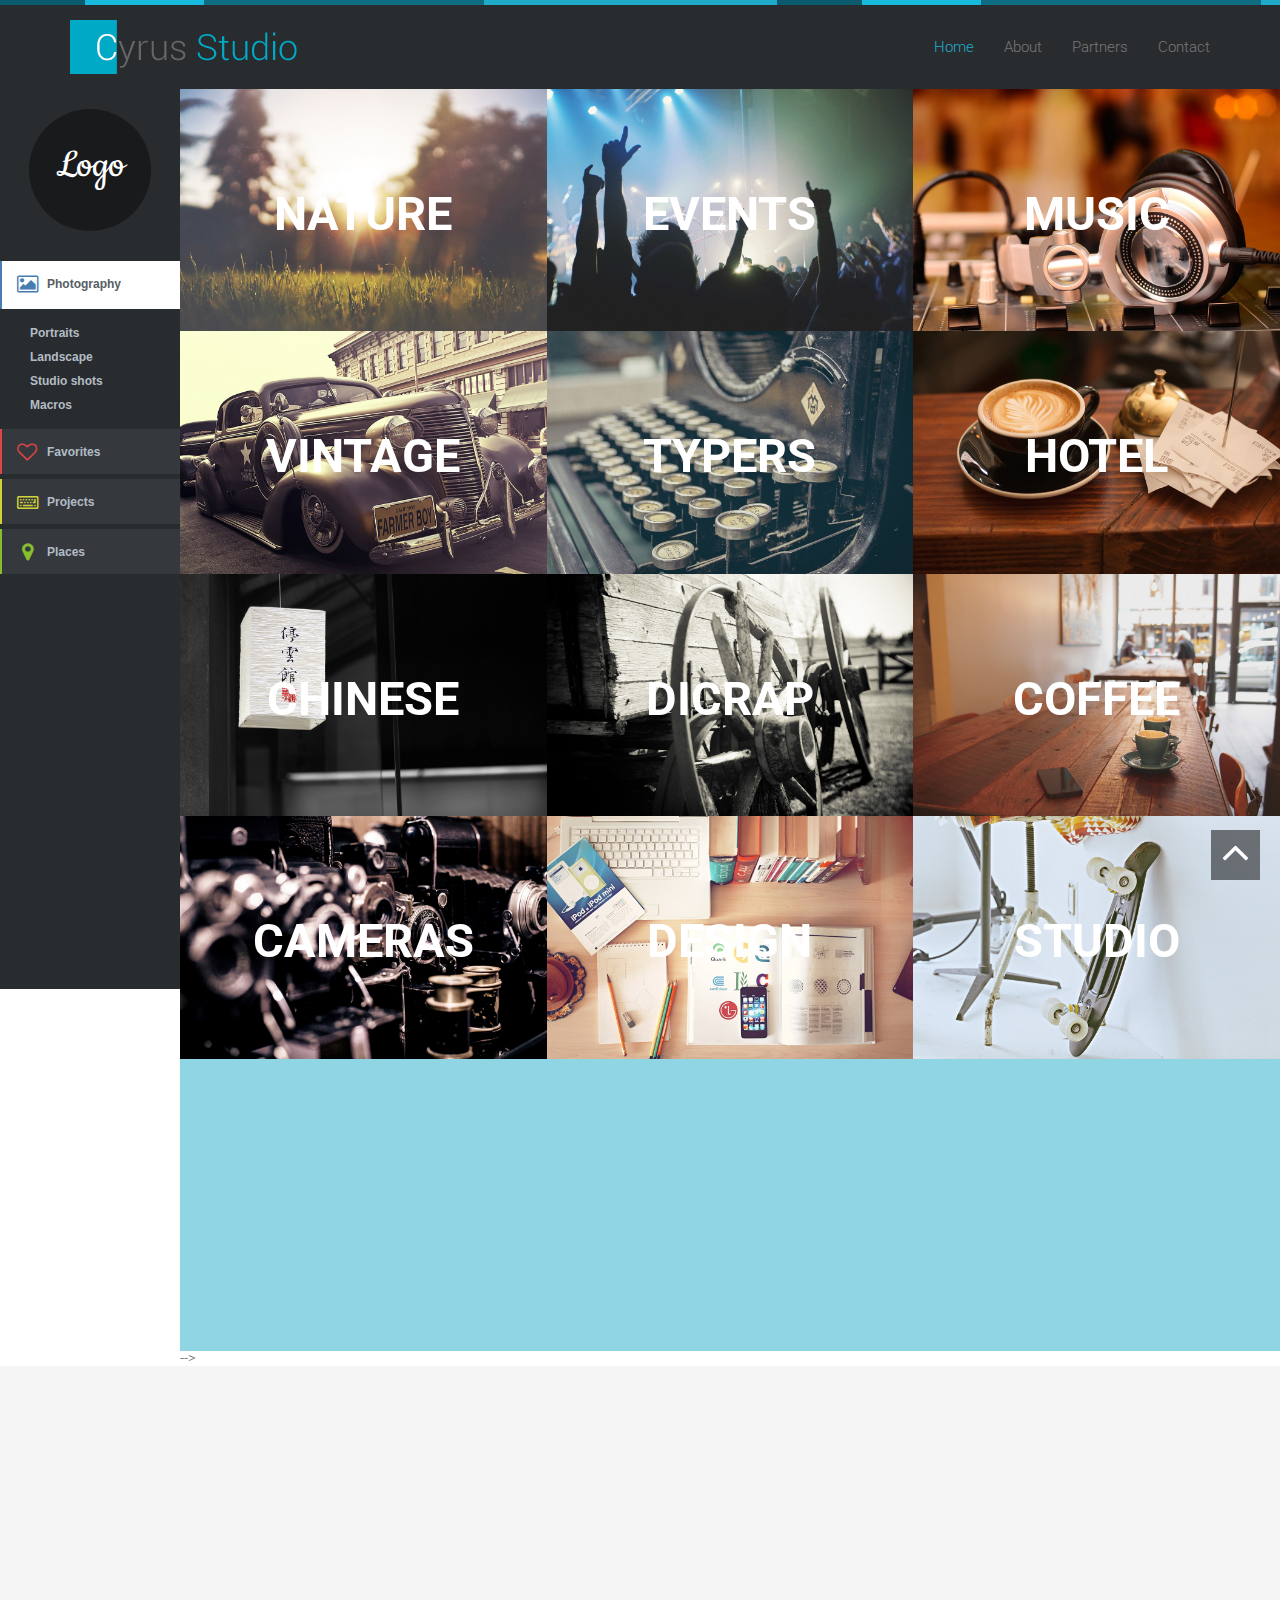
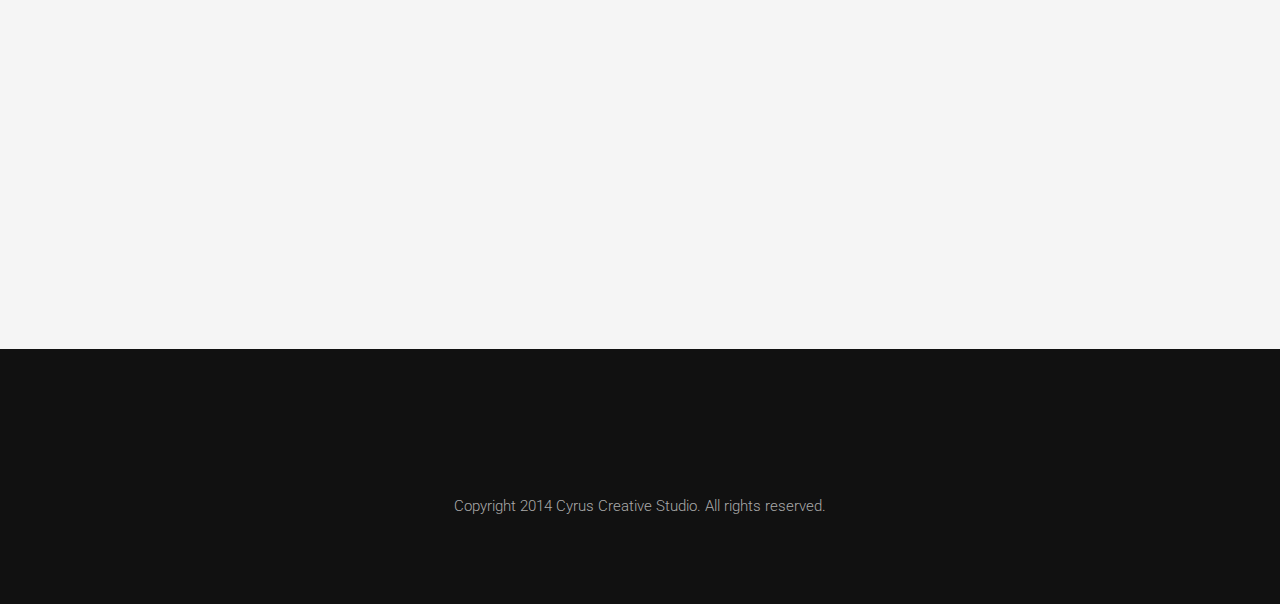
==== commit ca667af7: "Changes Made" ====
--- a/Alternative/index.html
+++ b/Alternative/index.html
@@ -28,6 +28,10 @@
 
 
 <link rel="stylesheet" href="assets/style.css">
+<link rel="stylesheet" href="assets/sidebar-collapse.css">
+
+<link rel="stylesheet" href="http://maxcdn.bootstrapcdn.com/font-awesome/4.2.0/css/font-awesome.min.css">
+<link href='http://fonts.googleapis.com/css?family=Cookie' rel='stylesheet' type='text/css'>
 
 </head>
 
@@ -36,6 +40,8 @@
 
 <!-- Header Starts -->
 <div class="navbar-wrapper">
+
+    <div class="topbar2 animated fadeInLeftBig"></div>
       <div class="container">
 
         <div class="navbar navbar-default navbar-fixed-top" role="navigation" id="top-nav">
@@ -74,14 +80,86 @@
     </div>
 <!-- #Header Starts -->
 
-
-
-
-
-
+<aside class="sidebar-left-collapse">
+
+    <a href="javascript:void(0)" class="company-logo">Logo</a>
+
+    <div class="sidebar-links">
+
+        <div class="link-blue selected">
+
+            <a href="javascript:void(0)">
+                <i class="fa fa-picture-o"></i>Photography
+            </a>
+
+            <ul class="sub-links">
+                <li><a href="#">Portraits</a></li>
+                <li><a href="#">Landscape</a></li>
+                <li><a href="#">Studio shots</a></li>
+                <li><a href="#">Macros</a></li>
+            </ul>
+
+        </div>
+
+        <div class="link-red">
+
+            <a href="javascript:void(0)">
+                <i class="fa fa-heart-o"></i>Favorites
+            </a>
+
+            <ul class="sub-links">
+                <li><a href="#">Link 1</a></li>
+                <li><a href="#">Link 2</a></li>
+                <li><a href="#">Link 3</a></li>
+                <li><a href="#">Link 4</a></li>
+            </ul>
+
+        </div>
+
+        <div class="link-yellow">
+
+            <a href="javascript:void(0)">
+                <i class="fa fa-keyboard-o"></i>Projects
+            </a>
+
+            <ul class="sub-links">
+                <li><a href="#">Link 1</a></li>
+                <li><a href="#">Link 2</a></li>
+                <li><a href="#">Link 3</a></li>
+                <li><a href="#">Link 4</a></li>
+            </ul>
+
+        </div>
+
+        <div class="link-green">
+
+            <a href="javascript:void(0)">
+                <i class="fa fa-map-marker"></i>Places
+            </a>
+
+            <ul class="sub-links">
+                <li><a href="#">Link 1</a></li>
+                <li><a href="#">Link 2</a></li>
+                <li><a href="#">Link 3</a></li>
+                <li><a href="#">Link 4</a></li>
+            </ul>
+
+        </div>
+
+    </div>
+
+</aside>
+
+<div id="squarebox-container">
 
 <!-- works -->
-<div id="works"  class=" clearfix grid"> 
+<div id="works"  class=" clearfix grid">
+
+
+
+
+
+
     <figure class="effect-oscar  wowload fadeIn">
         <img src="images/portfolio/1.jpg" alt="img01"/>
         <figcaption>
@@ -179,7 +257,7 @@
             <a href="images/portfolio/12.jpg" title="1" data-gallery>View more</a></p>            
         </figcaption>
     </figure>
-    
+
 
      
 </div>
@@ -187,10 +265,7 @@
 
 
 
-
-
-
-<!-- Cirlce Starts -->
+<!-- Cirlce Starts
 <div id="about"  class="container spacer about">
 <h2 class="text-center wowload fadeInUp">Creative digital agency based on London</h2>  
   <div class="row">
@@ -226,7 +301,7 @@
         </li>
     </ul>
   </div>
-</div>
+</div> -->
 <!-- #Cirlce Ends -->
 
 
@@ -254,65 +329,64 @@
 </div>
 <!-- About Ends -->
 
-
-
-
-
-
-
-<div id="partners" class="container spacer ">
-	<h2 class="text-center  wowload fadeInUp">Some of our happy clients</h2>
-  <div class="clearfix">
-    <div class="col-sm-6 partners  wowload fadeInLeft">
-         <img src="images/partners/1.jpg" alt="partners">
-         <img src="images/partners/2.jpg" alt="partners">
-         <img src="images/partners/3.jpg" alt="partners">
-         <img src="images/partners/4.jpg" alt="partners">
-    </div>
-    <div class="col-sm-6">
-
-
-    <div id="carousel-testimonials" class="carousel slide testimonails  wowload fadeInRight" data-ride="carousel">
-    <div class="carousel-inner">  
-      <div class="item active animated bounceInRight row">
-      <div class="animated slideInLeft col-xs-2"><img alt="portfolio" src="images/team/1.jpg" width="100" class="img-circle img-responsive"></div>
-      <div  class="col-xs-10">
-      <p> I must explain to you how all this mistaken idea of denouncing pleasure and praising pain was born and I will give you a complete account of the system, and expound the actual teachings of the great explorer of the truth, the master-builder of human happiness. </p>      
-      <span>Angel Smith - <b>eshop Canada</b></span>
+    <!--
+    <div id="partners" class="container spacer ">
+        <h2 class="text-center  wowload fadeInUp">Some of our happy clients</h2>
+      <div class="clearfix">
+        <div class="col-sm-6 partners  wowload fadeInLeft">
+             <img src="images/partners/1.jpg" alt="partners">
+             <img src="images/partners/2.jpg" alt="partners">
+             <img src="images/partners/3.jpg" alt="partners">
+             <img src="images/partners/4.jpg" alt="partners">
+        </div>
+        <div class="col-sm-6">
+
+
+        <div id="carousel-testimonials" class="carousel slide testimonails  wowload fadeInRight" data-ride="carousel">
+        <div class="carousel-inner">
+          <div class="item active animated bounceInRight row">
+          <div class="animated slideInLeft col-xs-2"><img alt="portfolio" src="images/team/1.jpg" width="100" class="img-circle img-responsive"></div>
+          <div  class="col-xs-10">
+          <p> I must explain to you how all this mistaken idea of denouncing pleasure and praising pain was born and I will give you a complete account of the system, and expound the actual teachings of the great explorer of the truth, the master-builder of human happiness. </p>
+          <span>Angel Smith - <b>eshop Canada</b></span>
+          </div>
+          </div>
+          <div class="item  animated bounceInRight row">
+          <div class="animated slideInLeft col-xs-2"><img alt="portfolio" src="images/team/2.jpg" width="100" class="img-circle img-responsive"></div>
+          <div  class="col-xs-10">
+          <p>No one rejects, dislikes, or avoids pleasure itself, because it is pleasure, but because those who do not know how to pursue pleasure rationally encounter consequences that are extremely painful.</p>
+          <span>John Partic - <b>Crazy Pixel</b></span>
+          </div>
+          </div>
+          <div class="item  animated bounceInRight row">
+          <div class="animated slideInLeft  col-xs-2"><img alt="portfolio" src="images/team/3.jpg" width="100" class="img-circle img-responsive"></div>
+          <div  class="col-xs-10">
+          <p>On the other hand, we denounce with righteous indignation and dislike men who are so beguiled and demoralized by the charms of pleasure of the moment, so blinded by desire, that they cannot foresee the pain and trouble that are bound to ensue.</p>
+          <span>Harris David - <b>Jet London</b></span>
+          </div>
+          </div>
       </div>
-      </div>
-      <div class="item  animated bounceInRight row">
-      <div class="animated slideInLeft col-xs-2"><img alt="portfolio" src="images/team/2.jpg" width="100" class="img-circle img-responsive"></div>
-      <div  class="col-xs-10">
-      <p>No one rejects, dislikes, or avoids pleasure itself, because it is pleasure, but because those who do not know how to pursue pleasure rationally encounter consequences that are extremely painful.</p>
-      <span>John Partic - <b>Crazy Pixel</b></span>
-      </div>
-      </div>
-      <div class="item  animated bounceInRight row">
-      <div class="animated slideInLeft  col-xs-2"><img alt="portfolio" src="images/team/3.jpg" width="100" class="img-circle img-responsive"></div>
-      <div  class="col-xs-10">
-      <p>On the other hand, we denounce with righteous indignation and dislike men who are so beguiled and demoralized by the charms of pleasure of the moment, so blinded by desire, that they cannot foresee the pain and trouble that are bound to ensue.</p>
-      <span>Harris David - <b>Jet London</b></span>
-      </div>
-      </div>
-  </div>
-
-   <!-- Indicators -->
+
+
+
+       <!-- Indicators
    	<ol class="carousel-indicators">
     <li data-target="#carousel-testimonials" data-slide-to="0" class="active"></li>
     <li data-target="#carousel-testimonials" data-slide-to="1"></li>
     <li data-target="#carousel-testimonials" data-slide-to="2"></li>
   	</ol>
-  	<!-- Indicators -->
-  </div>
-
-
-
-    </div>
-  </div>
-
-
-<!-- team -->
+  	<!-- Indicators
+  </div>
+
+
+
+    </div>
+  </div>
+
+-->
+-->
+
+<!-- team
 <h3 class="text-center  wowload fadeInUp">Our team</h3>
 <p class="text-center  wowload fadeInLeft">Our creative team that is making everything possible</p>
 <div class="row grid team  wowload fadeInUpBig">	
@@ -353,7 +427,7 @@
     </div>
 
  
-</div>
+</div>  -->
 <!-- team -->
 
 </div>
@@ -398,6 +472,8 @@
 <div class="footer text-center spacer">
 <p class="wowload flipInX"><a href="#"><i class="fa fa-facebook fa-2x"></i></a> <a href="#"><i class="fa fa-instagram fa-2x"></i></a> <a href="#"><i class="fa fa-twitter fa-2x"></i></a> <a href="#"><i class="fa fa-flickr fa-2x"></i></a> </p>
 Copyright 2014 Cyrus Creative Studio. All rights reserved.
+</div>
+
 </div>
 <!-- # Footer Ends -->
 <a href="#works" class="gototop "><i class="fa fa-angle-up  fa-3x"></i></a>
@@ -440,5 +516,22 @@
 <!-- custom script -->
 <script src="assets/script.js"></script>
 
+<script src="http://ajax.googleapis.com/ajax/libs/jquery/2.1.1/jquery.min.js"></script>
+<script>
+
+    $(function () {
+
+        var links = $('.sidebar-links > div');
+
+        links.on('click', function () {
+
+            links.removeClass('selected');
+            $(this).addClass('selected');
+
+        });
+    });
+
+</script>
+
 </body>
 </html>--- a/Alternative/assets/style.css
+++ b/Alternative/assets/style.css
@@ -30,11 +30,12 @@
 .btn-primary:hover,.btn-primary:active,.btn-primary:focus{background:#1BC0DC;box-shadow: none;}
 
 .topbar {background:url(../images/lines.png);	height:5px;position: fixed;top: 0;width: 100%;z-index: 1000;}
+.topbar2 {background:url(../images/lines.png);	height:5px;position: fixed;top: 0;width: 100%;z-index: 1000;}
 .navbar-nav > li > a{font-size: 1em;line-height: 3.6em;}
 .navbar-fixed-top{top: 5px;}
 .navbar-inverse{background: #111;}
 .navbar-default .navbar-nav>.active>a, .navbar-default .navbar-nav>.active>a:hover, .navbar-default .navbar-nav>.active>a:focus{background: none;color: #21abca;}
-
+.navbar-default{background-color: #292c2f;	border-color: #00a9c6; border: none;}
 #head,.carousel{margin-top: 0;}
 
 #home{padding-top: 6em;}
@@ -64,7 +65,8 @@
 .carousel-indicators{bottom: 0;}
 
 /*works*/
-#works{padding-top:6em;}
+#works{padding-top:89px;} /*if theres no border*/
+#squarebox-container{margin-left: 12em;}
 #works figcaption a{border:1px solid #fff;margin-top: 1em;display: inline-block;color: #fff;padding: 0 2em;}
 #works figcaption a:hover{text-decoration: none;padding: 0 3em;}
 /*works*/
--- a/Alternative/assets/sidebar-collapse.css
+++ b/Alternative/assets/sidebar-collapse.css
@@ -0,0 +1,253 @@
+/* The main content */
+
+.main-content {
+	font-family: Arial, Helvetica, sans-serif;
+	max-width: 600px;
+	padding-top: 40px;
+	margin: 0 0 40px 260px;
+}
+
+
+/* The left-collapsing sidebar */
+
+.sidebar-left-collapse {
+	font-family: Arial, Helvetica, sans-serif;
+	position: fixed;
+	top: 89px; /*90 if border exists*/
+	left: 0;
+	background-color: #292c2f;
+	width: 180px;
+	height: 100%;
+	padding: 20px 0;
+	z-index: 1001;
+}
+
+.sidebar-left-collapse > a {
+	display: block;
+	text-decoration: none;
+	font-family: Cookie, cursive;
+	width: 122px;
+	height: 122px;
+	margin: 0 auto;
+	text-align: center;
+	color:  #ffffff;
+	font-size: 44px;
+	font-weight: normal;
+	line-height: 2.6;
+	border-radius: 50%;
+	background-color:  #181a1b;
+}
+
+.sidebar-left-collapse .sidebar-links {
+	margin: 30px auto;
+}
+
+.sidebar-links div > a {
+	display: block;
+	text-decoration: none;
+	margin: 0 auto 5px auto;
+	padding: 10px 0 10px 5px;
+	background-color: #35393e;
+	text-align: left;
+	color:  #b3bcc5;
+	font-size: 12px;
+	font-weight: bold;
+	line-height: 2;
+	border-left-width: 2px;
+	border-left-style: solid;
+}
+
+.sidebar-links div.selected > a{
+	background-color: #ffffff;
+	color: #565d63;
+	line-height: 2.3;
+	margin: 0;
+}
+
+.sidebar-links div > a i.fa {
+	position: relative;
+	font-size: 20px;
+	top: 3px;
+	width: 40px;
+	text-align: center;
+}
+
+.sidebar-links div ul.sub-links {
+	max-height: 0;
+	overflow: hidden;
+	list-style: none;
+	padding: 0 0 0 30px;
+	color:  #b3bcc5;
+	font-size: 12px;
+	font-weight: bold;
+	line-height: 24px;
+	margin: 0;
+	transition: 0.4s;
+}
+
+.sidebar-links div.selected ul.sub-links {
+	max-height: 150px;
+	padding: 12px 0 12px 30px;
+}
+
+.sidebar-links div .sub-links a {
+	text-decoration: none;
+	color: #b3bcc5;
+	display: block;
+	text-align: left;
+}
+
+/* Link Colors */
+
+.sidebar-links div.link-blue > a {
+	border-color: #487db2;
+}
+
+.sidebar-links div.link-blue > a i.fa {
+	color: #487db2;
+}
+
+.sidebar-links div.link-red > a {
+	border-color: #da4545;
+}
+
+.sidebar-links div.link-red > a i.fa {
+	color: #da4545;
+}
+
+.sidebar-links div.link-yellow > a {
+	border-color: #d0d237;
+}
+
+.sidebar-links div.link-yellow > a i.fa {
+	color: #d0d237;
+}
+
+.sidebar-links div.link-green > a {
+	border-color: #86be2e;
+}
+
+.sidebar-links div.link-green > a i.fa {
+	color: #86be2e;
+}
+
+/* Making the sidebar responsive */
+
+@media (max-width: 900px) {
+
+	.main-content{
+		max-width: none;
+		padding: 70px 20px;
+		margin: 0 0 40px;
+	}
+
+	.sidebar-left-collapse {
+		width: auto;
+		height: auto;
+		position: static;
+		padding: 20px 0 0;
+	}
+
+	.sidebar-left-collapse .sidebar-links {
+		text-align: center;
+		margin: 20px auto 0;
+	}
+
+	.sidebar-links div {
+		display: inline-block;
+		width: 100px;
+	}
+
+	.sidebar-links div > a {
+		text-align: center;
+		margin: 0;
+		padding: 10px 0;
+		border-left: none;
+		border-top-width: 2px;
+		border-top-style: solid;
+	}
+
+	.sidebar-links div > a i.fa {
+		display: block;
+		margin: 0 auto 5px;
+	}
+
+	.sidebar-links div ul.sub-links {
+		display: none;
+	}
+
+	.sidebar-links div.selected .sub-links {
+		display: block;
+		position: absolute;
+		text-align: center;
+		width: auto;
+		left: 0;
+		right: 0;
+	}
+
+	.sidebar-links div.selected .sub-links li {
+		display: inline-block;
+	}
+
+	.sidebar-links div.selected .sub-links a {
+		display: inline-block;
+		margin-right: 20px;
+		font-size: 13px;
+		color: #748290;
+	}
+
+}
+
+/* Smartphone version */
+
+@media (max-width: 450px) {
+
+	.main-content{
+		padding: 90px 20px;
+	}
+
+	.sidebar-left-collapse {
+		padding: 20px 0;
+	}
+
+	.sidebar-left-collapse .sidebar-links {
+		text-align: center;
+		margin: 20px auto 0;
+		position: relative;
+	}
+
+	.sidebar-links div {
+		display: block;
+		width: 240px;
+		margin: 0 auto 5px;
+	}
+
+	.sidebar-links div > a {
+		text-align: left;
+		padding: 10px 25px;
+		vertical-align: middle;
+		border-top: none;
+		border-left-width: 2px;
+		border-left-style: solid;
+	}
+
+	.sidebar-links div > a i.fa {
+		display: inline-block;
+		font-size: 20px;
+		width: 20px;
+		margin: 0 20px 0 0;
+	}
+
+	.sidebar-links div.selected .sub-links {
+		bottom: -90px;
+	}
+
+}
+
+/*	Removing margins and paddings from the body, so that
+    the sidebar takes the full height of the page */
+
+body {
+	margin: 0;
+	padding: 0;
+}
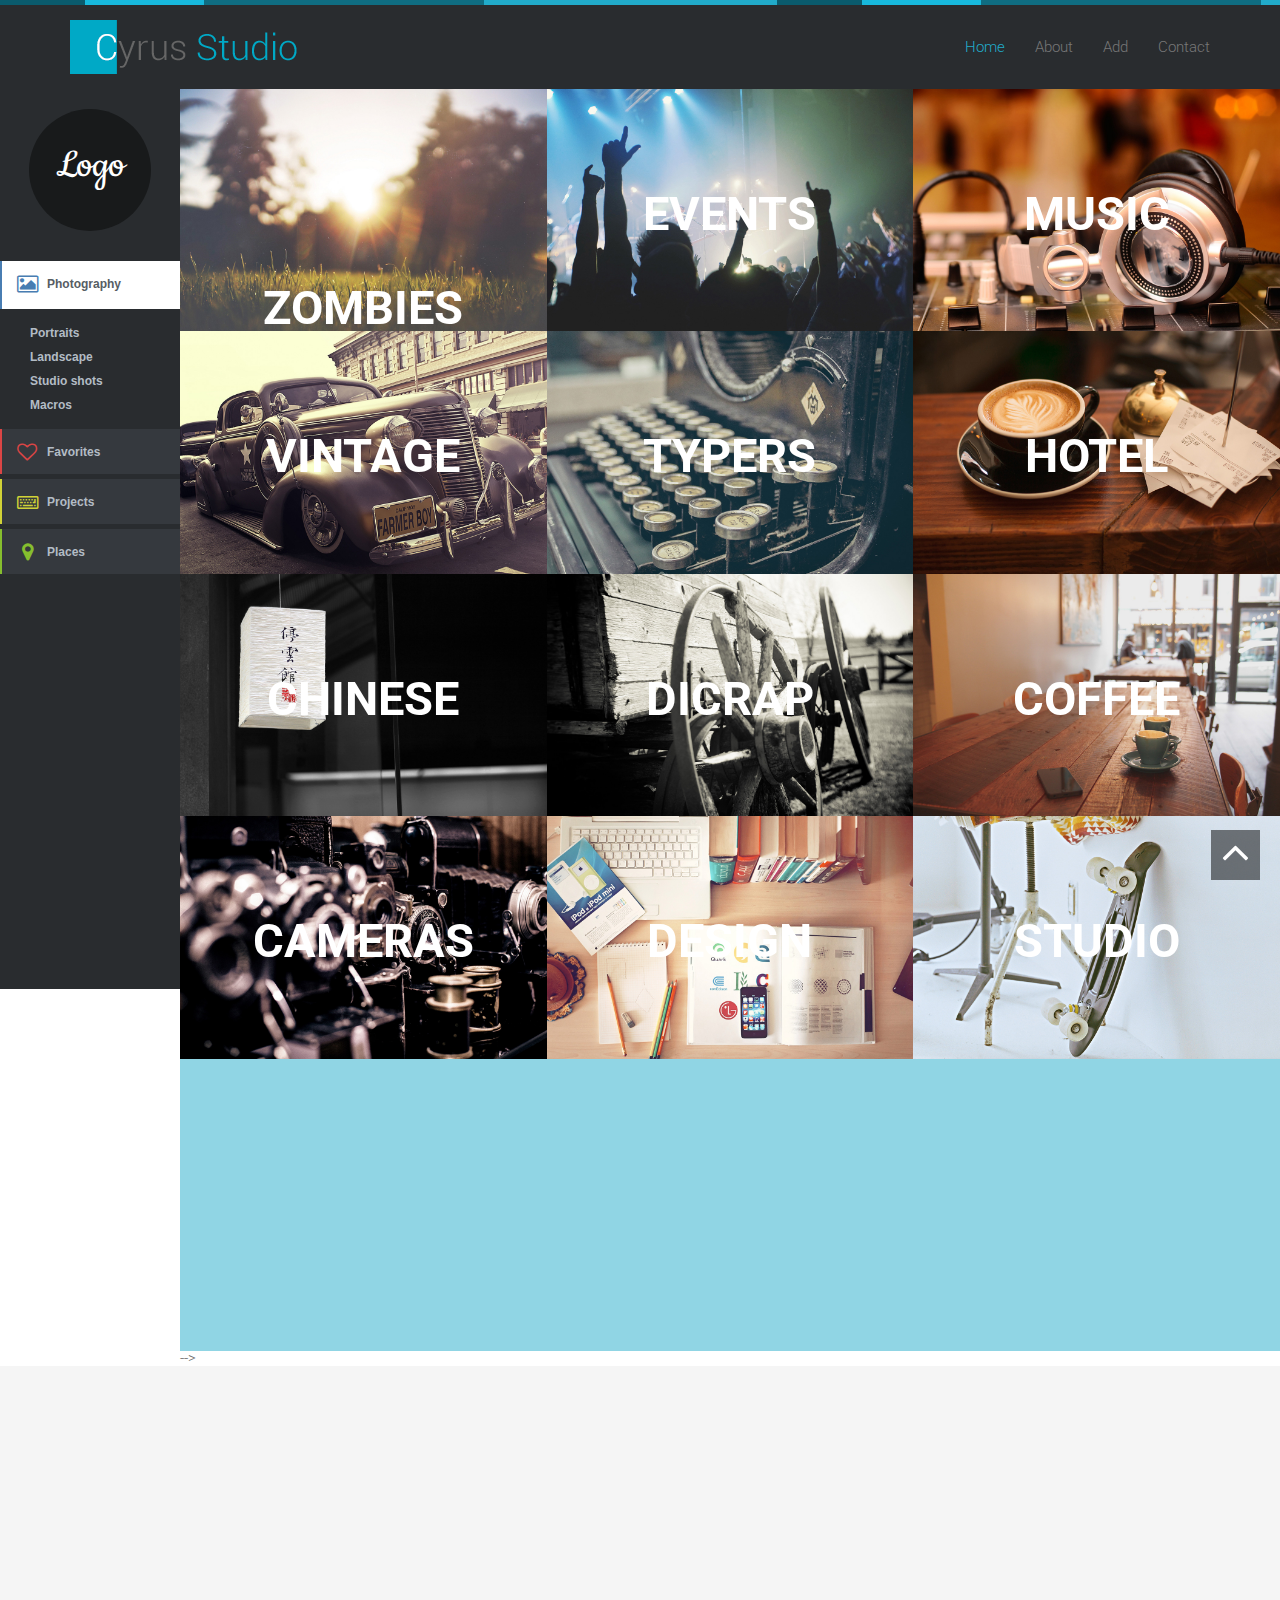
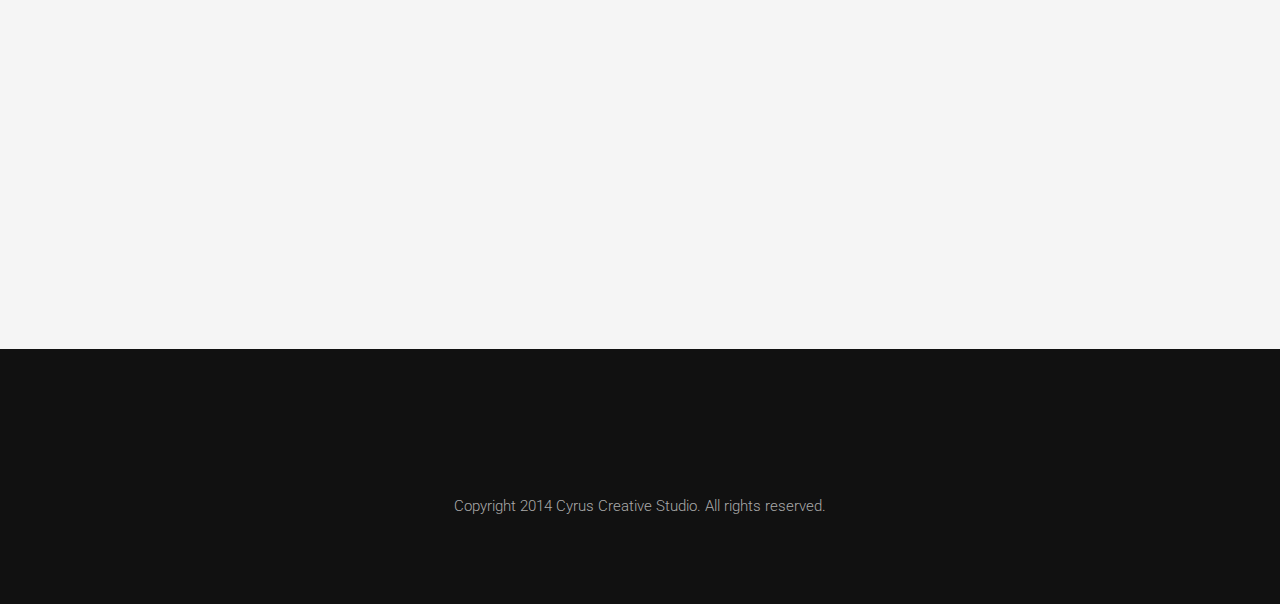
==== commit 2503a6de: "some hover buttons" ====
--- a/Alternative/index.html
+++ b/Alternative/index.html
@@ -4,7 +4,7 @@
 <meta charset="UTF-8" />
 <meta http-equiv="Content-Type" content="text/html; charset=utf-8" />
 <meta name="viewport" content="width=device-width, initial-scale=1, maximum-scale=1, user-scalable=no">
-<title>Cyrus Studio</title>
+<title>NewsNow!</title>
 
 <!-- Google fonts -->
 <link href='http://fonts.googleapis.com/css?family=Roboto:400,300,700' rel='stylesheet' type='text/css'>
@@ -67,7 +67,7 @@
               <ul class="nav navbar-nav navbar-right scroll">
                  <li class="active"><a href="#works">Home</a></li>
                  <li ><a href="#about">About</a></li>
-                 <li ><a href="#partners">Partners</a></li>
+                 <li ><a href="#partners">Add</a></li>
                  <li ><a href="#contact">Contact</a></li>
               </ul>
             </div>
@@ -163,9 +163,20 @@
     <figure class="effect-oscar  wowload fadeIn">
         <img src="images/portfolio/1.jpg" alt="img01"/>
         <figcaption>
-            <h2>Nature</h2>
-            <p>Lily likes to play with crayons and pencils<br>
-            <a href="images/portfolio/1.jpg" title="1" data-gallery>View more</a></p>            
+            <h2>Zombies attack N.Y.</h2>
+            <p>Several casualities when 200 zombies entered a local Starbucks<br>
+            <a>Source</a>  <span class="btn-group"></span><a href="comunidade.html">Comunidade</a>
+            <div class ="details" >
+                <button type="button" class="btn-up" aria-label="Left Align">
+                    <span class="glyphicon glyphicon-thumbs-up" aria-hidden="true"></span>
+                    <span class="badge">2</span>
+                </button>
+                <button type="button" class="btn-up" aria-label="Left Align">
+                    <span class="glyphicon glyphicon-thumbs-down" aria-hidden="true"></span>
+                    <span class="badge">2</span>
+                </button>
+                 <button type="button" class="btn-up" aria-label="Left Align">Share</button>
+            </div>
         </figcaption>
     </figure>
      <figure class="effect-oscar  wowload fadeInUp">
--- a/Alternative/assets/style.css
+++ b/Alternative/assets/style.css
@@ -26,6 +26,7 @@
 .btn:hover,.btn:active{color: #fff;}
 .btn-default{color: #ccc;border: 1px solid #aaa;}
 .btn-default:hover,.btn-default:active{background: rgba(0,0,0,0.8);}
+.btn-up { border:none;border-radius: 0;padding: 0.2em 0.4em;background: rgba(0,0,0,0.5);text-transform: uppercase;z-index: 1;}
 .btn-primary{color: #fff;background:#00a9c6;width: 100%;outline: none;}
 .btn-primary:hover,.btn-primary:active,.btn-primary:focus{background:#1BC0DC;box-shadow: none;}
 
@@ -67,8 +68,8 @@
 /*works*/
 #works{padding-top:89px;} /*if theres no border*/
 #squarebox-container{margin-left: 12em;}
-#works figcaption a{border:1px solid #fff;margin-top: 1em;display: inline-block;color: #fff;padding: 0 2em;}
-#works figcaption a:hover{text-decoration: none;padding: 0 3em;}
+#works figcaption a{border:1px solid #fff;margin-top: 1em;display: inline-block;color: #fff;padding: 0 0em;} /*padding: 0 2em;*/
+#works figcaption a:hover{text-decoration: none;padding: 0 0em;}/*padding: 0 3em;*/
 /*works*/
 
 /*team*/
@@ -88,7 +89,7 @@
 
 
 
-
+.details{  margin-top: 5px;margin-right: 40px;margin-bottom: 20px;}
 
 
 
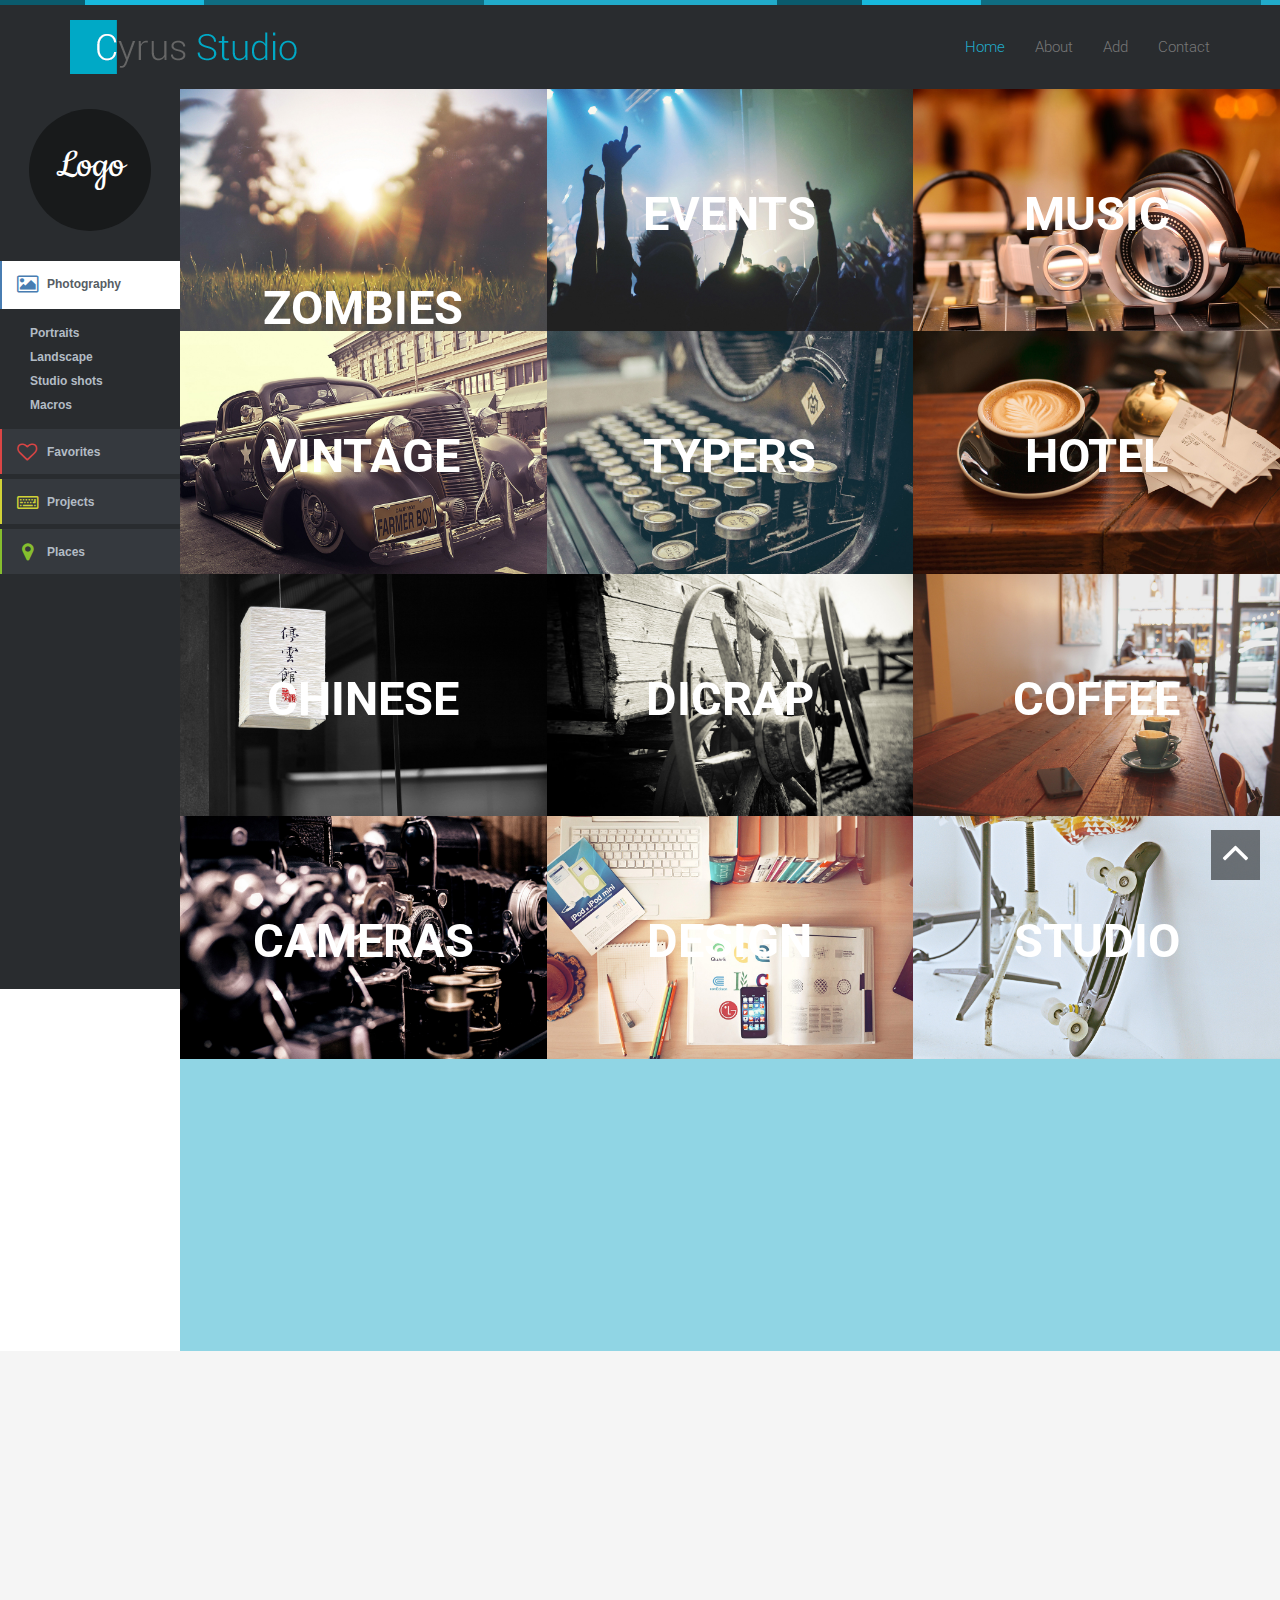
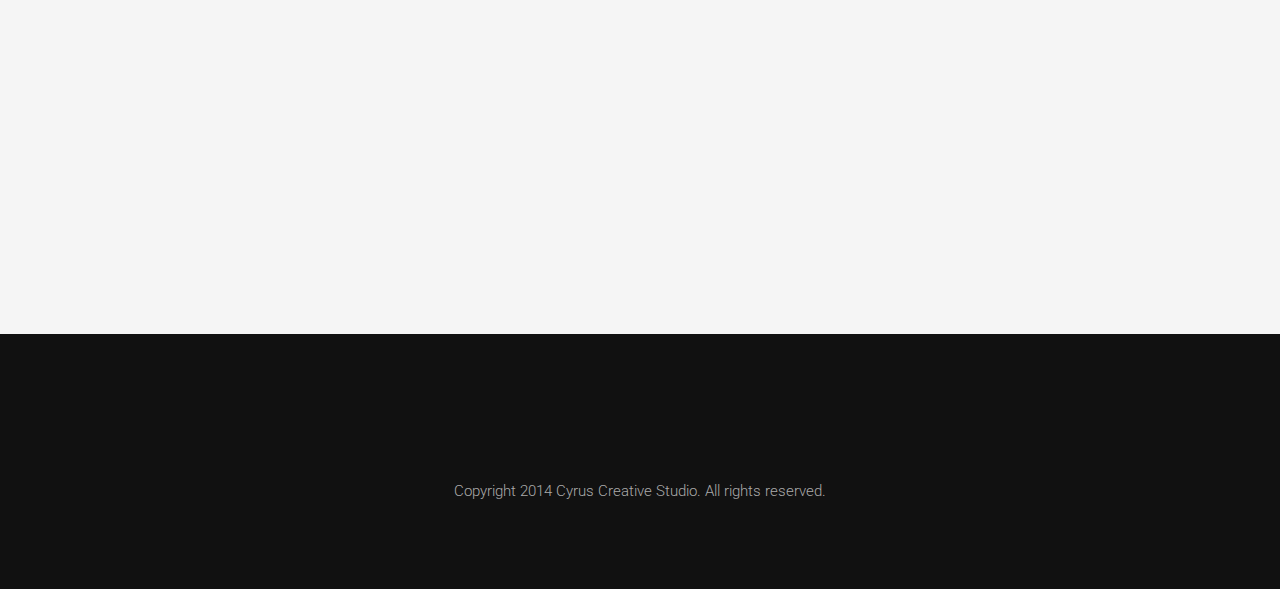
==== commit c4eafa4f: "comunity page added" ====
--- a/Alternative/index.html
+++ b/Alternative/index.html
@@ -152,312 +152,296 @@
 
 <div id="squarebox-container">
 
-<!-- works -->
-<div id="works"  class=" clearfix grid">
-
-
-
-
-
-
-    <figure class="effect-oscar  wowload fadeIn">
-        <img src="images/portfolio/1.jpg" alt="img01"/>
-        <figcaption>
-            <h2>Zombies attack N.Y.</h2>
-            <p>Several casualities when 200 zombies entered a local Starbucks<br>
-            <a>Source</a>  <span class="btn-group"></span><a href="comunidade.html">Comunidade</a>
-            <div class ="details" >
-                <button type="button" class="btn-up" aria-label="Left Align">
-                    <span class="glyphicon glyphicon-thumbs-up" aria-hidden="true"></span>
-                    <span class="badge">2</span>
-                </button>
-                <button type="button" class="btn-up" aria-label="Left Align">
-                    <span class="glyphicon glyphicon-thumbs-down" aria-hidden="true"></span>
-                    <span class="badge">2</span>
-                </button>
-                 <button type="button" class="btn-up" aria-label="Left Align">Share</button>
+    <!-- works -->
+    <div id="works"  class=" clearfix grid">
+
+        <figure class="effect-oscar  wowload fadeIn">
+            <img src="images/portfolio/1.jpg" alt="img01"/>
+            <figcaption>
+                <h2>Zombies attack N.Y.</h2>
+                <p>Several casualities when 200 zombies entered a local Starbucks<br>
+                <a>Source</a>  <span class="btn-group"></span><a href="comunidade.html">Comunidade</a>
+                <div class ="details" >
+                    <button type="button" class="btn-up" aria-label="Left Align">
+                        <span class="glyphicon glyphicon-thumbs-up" aria-hidden="true"></span>
+                        <span class="badge">2</span>
+                    </button>
+                    <button type="button" class="btn-up" aria-label="Left Align">
+                        <span class="glyphicon glyphicon-thumbs-down" aria-hidden="true"></span>
+                        <span class="badge">2</span>
+                    </button>
+                     <button type="button" class="btn-up" aria-label="Left Align">Share</button>
+                </div>
+            </figcaption>
+        </figure>
+         <figure class="effect-oscar  wowload fadeInUp">
+            <img src="images/portfolio/2.jpg" alt="img01"/>
+            <figcaption>
+                <h2>Events</h2>
+                <p>Lily likes to play with crayons and pencils<br>
+                <a href="images/portfolio/2.jpg" title="1" data-gallery>View more</a></p>
+            </figcaption>
+        </figure>
+         <figure class="effect-oscar  wowload fadeInUp">
+            <img src="images/portfolio/3.jpg" alt="img01"/>
+            <figcaption>
+                <h2>music</h2>
+                <p>Lily likes to play with crayons and pencils<br>
+                <a href="images/portfolio/3.jpg" title="1" data-gallery>View more</a></p>
+            </figcaption>
+        </figure>
+         <figure class="effect-oscar  wowload fadeInUp">
+            <img src="images/portfolio/4.jpg" alt="img01"/>
+            <figcaption>
+                <h2>Vintage</h2>
+                <p>Lily likes to play with crayons and pencils<br>
+                <a href="images/portfolio/4.jpg" title="1" data-gallery>View more</a></p>
+            </figcaption>
+        </figure>
+         <figure class="effect-oscar  wowload fadeInUp">
+            <img src="images/portfolio/5.jpg" alt="img01"/>
+            <figcaption>
+                <h2>Typers</h2>
+                <p>Lily likes to play with crayons and pencils<br>
+                <a href="images/portfolio/5.jpg" title="1" data-gallery>View more</a></p>
+            </figcaption>
+        </figure>
+
+         <figure class="effect-oscar  wowload fadeInUp">
+            <img src="images/portfolio/6.jpg" alt="img01"/>
+            <figcaption>
+                <h2>hotel</h2>
+                <p>Lily likes to play with crayons and pencils<br>
+                <a href="images/portfolio/6.jpg" title="1" data-gallery>View more</a></p>
+            </figcaption>
+        </figure>
+        <figure class="effect-oscar  wowload fadeInUp">
+            <img src="images/portfolio/7.jpg" alt="img01"/>
+            <figcaption>
+                <h2>Chinese</h2>
+                <p>Lily likes to play with crayons and pencils<br>
+                <a href="images/portfolio/7.jpg" title="1" data-gallery>View more</a></p>
+            </figcaption>
+        </figure>
+        <figure class="effect-oscar  wowload fadeInUp">
+            <img src="images/portfolio/8.jpg" alt="img01"/>
+            <figcaption>
+                <h2>Dicrap</h2>
+                <p>Lily likes to play with crayons and pencils<br>
+                <a href="images/portfolio/8.jpg" title="1" data-gallery>View more</a></p>
+            </figcaption>
+        </figure>
+        <figure class="effect-oscar  wowload fadeInUp">
+            <img src="images/portfolio/9.jpg" alt="img01"/>
+            <figcaption>
+                <h2>Coffee</h2>
+                <p>Lily likes to play with crayons and pencils<br>
+                <a href="images/portfolio/9.jpg" title="1" data-gallery>View more</a></p>
+            </figcaption>
+        </figure>
+        <figure class="effect-oscar  wowload fadeInUp">
+            <img src="images/portfolio/10.jpg" alt="img01"/>
+            <figcaption>
+                <h2>cameras</h2>
+                <p>Lily likes to play with crayons and pencils<br>
+                <a href="images/portfolio/10.jpg" title="1" data-gallery>View more</a></p>
+            </figcaption>
+        </figure>
+        <figure class="effect-oscar  wowload fadeInUp">
+            <img src="images/portfolio/11.jpg" alt="img01"/>
+            <figcaption>
+                <h2>design</h2>
+                <p>Lily likes to play with crayons and pencils<br>
+                <a href="images/portfolio/11.jpg" title="1" data-gallery>View more</a></p>
+            </figcaption>
+        </figure>
+        <figure class="effect-oscar  wowload fadeInUp">
+            <img src="images/portfolio/12.jpg" alt="img01"/>
+            <figcaption>
+                <h2>studio</h2>
+                <p>Lily likes to play with crayons and pencils<br>
+                <a href="images/portfolio/12.jpg" title="1" data-gallery>View more</a></p>
+            </figcaption>
+        </figure>
+
+
+
+    </div>
+    <!-- works -->
+
+
+
+    <!-- Cirlce Starts
+    <div id="about"  class="container spacer about">
+    <h2 class="text-center wowload fadeInUp">Creative digital agency based on London</h2>
+      <div class="row">
+      <div class="col-sm-6 wowload fadeInLeft">
+        <h4><i class="fa fa-paint-brush"></i> Design</h4>
+        <p>Creative digital agency for sleek and sophisticated solutions for mobile, websites and software designs, lead by passionate and uber progressive team that lives and breathes design. Creative digital agency for sleek and sophisticated solutions for mobile, websites and software designs.</p>
+
+
+      </div>
+      <div class="col-sm-6 wowload fadeInRight">
+      <h4><i class="fa fa-code"></i> Frontend & Backend Development</h4>
+      <p>Lorem Ipsum is simply dummy text of the printing and typesetting industry. Lorem Ipsum has been the industry's standard dummy text ever since the 1500s, when an unknown printer took a galley of type and scrambled it to make a type specimen book.</p>
+      </div>
+      </div>
+
+      <div class="process">
+      <h3 class="text-center wowload fadeInUp">Process</h3>
+      <ul class="row text-center list-inline  wowload bounceInUp">
+          <li>
+                <span><i class="fa fa-history"></i><b>Research</b></span>
+            </li>
+            <li>
+                <span><i class="fa fa-puzzle-piece"></i><b>Plan</b></span>
+            </li>
+            <li>
+                <span><i class="fa fa-database"></i><b>Develop</b></span>
+            </li>
+            <li>
+                <span><i class="fa fa-magic"></i><b>Integration</b></span>
+            </li>
+            <li>
+                <span><i class="fa fa-cloud-upload"></i><b>Deliver</b></span>
+            </li>
+        </ul>
+      </div>
+    </div> -->
+    <!-- #Cirlce Ends -->
+
+
+
+    <!-- About Starts -->
+    <div class="highlight-info">
+    <div class="overlay spacer">
+    <div class="container">
+    <div class="row text-center  wowload fadeInDownBig">
+      <div class="col-sm-3 col-xs-6">
+      <i class="fa fa-smile-o  fa-5x"></i><h4>24 Clients</h4>
+      </div>
+      <div class="col-sm-3 col-xs-6">
+      <i class="fa fa-rocket  fa-5x"></i><h4>75 Projects</h4>
+      </div>
+      <div class="col-sm-3 col-xs-6">
+      <i class="fa fa-cloud-download  fa-5x"></i><h4>454 Downloads</h4>
+      </div>
+      <div class="col-sm-3 col-xs-6">
+      <i class="fa fa-map-marker fa-5x"></i><h4>2 Offices</h4>
+      </div>
+    </div>
+    </div>
+    </div>
+    </div>
+    <!-- About Ends -->
+
+        <!--
+        <div id="partners" class="container spacer ">
+            <h2 class="text-center  wowload fadeInUp">Some of our happy clients</h2>
+          <div class="clearfix">
+            <div class="col-sm-6 partners  wowload fadeInLeft">
+                 <img src="images/partners/1.jpg" alt="partners">
+                 <img src="images/partners/2.jpg" alt="partners">
+                 <img src="images/partners/3.jpg" alt="partners">
+                 <img src="images/partners/4.jpg" alt="partners">
             </div>
-        </figcaption>
-    </figure>
-     <figure class="effect-oscar  wowload fadeInUp">
-        <img src="images/portfolio/2.jpg" alt="img01"/>
-        <figcaption>
-            <h2>Events</h2>
-            <p>Lily likes to play with crayons and pencils<br>
-            <a href="images/portfolio/2.jpg" title="1" data-gallery>View more</a></p>            
-        </figcaption>
-    </figure>
-     <figure class="effect-oscar  wowload fadeInUp">
-        <img src="images/portfolio/3.jpg" alt="img01"/>
-        <figcaption>
-            <h2>music</h2>
-            <p>Lily likes to play with crayons and pencils<br>
-            <a href="images/portfolio/3.jpg" title="1" data-gallery>View more</a></p>            
-        </figcaption>
-    </figure>
-     <figure class="effect-oscar  wowload fadeInUp">
-        <img src="images/portfolio/4.jpg" alt="img01"/>
-        <figcaption>
-            <h2>Vintage</h2>
-            <p>Lily likes to play with crayons and pencils<br>
-            <a href="images/portfolio/4.jpg" title="1" data-gallery>View more</a></p>            
-        </figcaption>
-    </figure>
-     <figure class="effect-oscar  wowload fadeInUp">
-        <img src="images/portfolio/5.jpg" alt="img01"/>
-        <figcaption>
-            <h2>Typers</h2>
-            <p>Lily likes to play with crayons and pencils<br>
-            <a href="images/portfolio/5.jpg" title="1" data-gallery>View more</a></p>            
-        </figcaption>
-    </figure>
-     
-     <figure class="effect-oscar  wowload fadeInUp">
-        <img src="images/portfolio/6.jpg" alt="img01"/>
-        <figcaption>
-            <h2>hotel</h2>
-            <p>Lily likes to play with crayons and pencils<br>
-            <a href="images/portfolio/6.jpg" title="1" data-gallery>View more</a></p>            
-        </figcaption>
-    </figure>
-    <figure class="effect-oscar  wowload fadeInUp">
-        <img src="images/portfolio/7.jpg" alt="img01"/>
-        <figcaption>
-            <h2>Chinese</h2>
-            <p>Lily likes to play with crayons and pencils<br>
-            <a href="images/portfolio/7.jpg" title="1" data-gallery>View more</a></p>            
-        </figcaption>
-    </figure>
-    <figure class="effect-oscar  wowload fadeInUp">
-        <img src="images/portfolio/8.jpg" alt="img01"/>
-        <figcaption>
-            <h2>Dicrap</h2>
-            <p>Lily likes to play with crayons and pencils<br>
-            <a href="images/portfolio/8.jpg" title="1" data-gallery>View more</a></p>            
-        </figcaption>
-    </figure>
-    <figure class="effect-oscar  wowload fadeInUp">
-        <img src="images/portfolio/9.jpg" alt="img01"/>
-        <figcaption>
-            <h2>Coffee</h2>
-            <p>Lily likes to play with crayons and pencils<br>
-            <a href="images/portfolio/9.jpg" title="1" data-gallery>View more</a></p>            
-        </figcaption>
-    </figure>
-    <figure class="effect-oscar  wowload fadeInUp">
-        <img src="images/portfolio/10.jpg" alt="img01"/>
-        <figcaption>
-            <h2>cameras</h2>
-            <p>Lily likes to play with crayons and pencils<br>
-            <a href="images/portfolio/10.jpg" title="1" data-gallery>View more</a></p>            
-        </figcaption>
-    </figure>
-    <figure class="effect-oscar  wowload fadeInUp">
-        <img src="images/portfolio/11.jpg" alt="img01"/>
-        <figcaption>
-            <h2>design</h2>
-            <p>Lily likes to play with crayons and pencils<br>
-            <a href="images/portfolio/11.jpg" title="1" data-gallery>View more</a></p>            
-        </figcaption>
-    </figure>
-    <figure class="effect-oscar  wowload fadeInUp">
-        <img src="images/portfolio/12.jpg" alt="img01"/>
-        <figcaption>
-            <h2>studio</h2>
-            <p>Lily likes to play with crayons and pencils<br>
-            <a href="images/portfolio/12.jpg" title="1" data-gallery>View more</a></p>            
-        </figcaption>
-    </figure>
-
-
-     
+            <div class="col-sm-6">
+
+
+            <div id="carousel-testimonials" class="carousel slide testimonails  wowload fadeInRight" data-ride="carousel">
+            <div class="carousel-inner">
+              <div class="item active animated bounceInRight row">
+              <div class="animated slideInLeft col-xs-2"><img alt="portfolio" src="images/team/1.jpg" width="100" class="img-circle img-responsive"></div>
+              <div  class="col-xs-10">
+              <p> I must explain to you how all this mistaken idea of denouncing pleasure and praising pain was born and I will give you a complete account of the system, and expound the actual teachings of the great explorer of the truth, the master-builder of human happiness. </p>
+              <span>Angel Smith - <b>eshop Canada</b></span>
+              </div>
+              </div>
+              <div class="item  animated bounceInRight row">
+              <div class="animated slideInLeft col-xs-2"><img alt="portfolio" src="images/team/2.jpg" width="100" class="img-circle img-responsive"></div>
+              <div  class="col-xs-10">
+              <p>No one rejects, dislikes, or avoids pleasure itself, because it is pleasure, but because those who do not know how to pursue pleasure rationally encounter consequences that are extremely painful.</p>
+              <span>John Partic - <b>Crazy Pixel</b></span>
+              </div>
+              </div>
+              <div class="item  animated bounceInRight row">
+              <div class="animated slideInLeft  col-xs-2"><img alt="portfolio" src="images/team/3.jpg" width="100" class="img-circle img-responsive"></div>
+              <div  class="col-xs-10">
+              <p>On the other hand, we denounce with righteous indignation and dislike men who are so beguiled and demoralized by the charms of pleasure of the moment, so blinded by desire, that they cannot foresee the pain and trouble that are bound to ensue.</p>
+              <span>Harris David - <b>Jet London</b></span>
+              </div>
+              </div>
+          </div>
+
+
+
+           <!-- Indicators
+        <ol class="carousel-indicators">
+        <li data-target="#carousel-testimonials" data-slide-to="0" class="active"></li>
+        <li data-target="#carousel-testimonials" data-slide-to="1"></li>
+        <li data-target="#carousel-testimonials" data-slide-to="2"></li>
+        </ol>
+        <!-- Indicators
+      </div>
+
+
+
+        </div>
+      </div>
+
+    -->
+
+
+    <!-- team
+    <h3 class="text-center  wowload fadeInUp">Our team</h3>
+    <p class="text-center  wowload fadeInLeft">Our creative team that is making everything possible</p>
+    <div class="row grid team  wowload fadeInUpBig">
+        <div class=" col-sm-3 col-xs-6">
+        <figure class="effect-chico">
+            <img src="images/team/8.jpg" alt="img01" class="img-responsive" />
+            <figcaption>
+                <p><b>Barbara Husto</b><br>Senior Designer<br><br><a href="#"><i class="fa fa-dribbble"></i></a> <a href="#"><i class="fa fa-facebook"></i></a> <a href="#"><i class="fa fa-twitter"></i></a></p>
+            </figcaption>
+        </figure>
+        </div>
+
+        <div class=" col-sm-3 col-xs-6">
+        <figure class="effect-chico">
+            <img src="images/team/10.jpg" alt="img01"/>
+            <figcaption>
+                <p><b>Barbara Husto</b><br>Senior Designer<br><br><a href="#"><i class="fa fa-dribbble"></i></a> <a href="#"><i class="fa fa-facebook"></i></a> <a href="#"><i class="fa fa-twitter"></i></a></p>
+            </figcaption>
+        </figure>
+        </div>
+
+        <div class=" col-sm-3 col-xs-6">
+        <figure class="effect-chico">
+            <img src="images/team/12.jpg" alt="img01"/>
+            <figcaption>
+                <p><b>Barbara Husto</b><br>Senior Designer<br><br><a href="#"><i class="fa fa-dribbble"></i></a> <a href="#"><i class="fa fa-facebook"></i></a> <a href="#"><i class="fa fa-twitter"></i></a></p>
+            </figcaption>
+        </figure>
+        </div>
+
+        <div class=" col-sm-3 col-xs-6">
+        <figure class="effect-chico">
+            <img src="images/team/17.jpg" alt="img01"/>
+            <figcaption>
+                <p><b>Barbara Husto</b><br>Senior Designer<br><br><a href="#"><i class="fa fa-dribbble"></i></a> <a href="#"><i class="fa fa-facebook"></i></a> <a href="#"><i class="fa fa-twitter"></i></a></p>
+            </figcaption>
+        </figure>
+        </div>
+
+
+    </div>  -->
+    <!-- team -->
+
 </div>
-<!-- works -->
-
-
-
-<!-- Cirlce Starts
-<div id="about"  class="container spacer about">
-<h2 class="text-center wowload fadeInUp">Creative digital agency based on London</h2>  
-  <div class="row">
-  <div class="col-sm-6 wowload fadeInLeft">
-    <h4><i class="fa fa-paint-brush"></i> Design</h4>
-    <p>Creative digital agency for sleek and sophisticated solutions for mobile, websites and software designs, lead by passionate and uber progressive team that lives and breathes design. Creative digital agency for sleek and sophisticated solutions for mobile, websites and software designs.</p>
-    
-
-  </div>
-  <div class="col-sm-6 wowload fadeInRight">
-  <h4><i class="fa fa-code"></i> Frontend & Backend Development</h4>
-  <p>Lorem Ipsum is simply dummy text of the printing and typesetting industry. Lorem Ipsum has been the industry's standard dummy text ever since the 1500s, when an unknown printer took a galley of type and scrambled it to make a type specimen book.</p>    
-  </div>
-  </div>
-
-  <div class="process">
-  <h3 class="text-center wowload fadeInUp">Process</h3>
-  <ul class="row text-center list-inline  wowload bounceInUp">
-      <li>
-            <span><i class="fa fa-history"></i><b>Research</b></span>
-        </li>
-        <li>
-            <span><i class="fa fa-puzzle-piece"></i><b>Plan</b></span>
-        </li>
-        <li>
-            <span><i class="fa fa-database"></i><b>Develop</b></span>
-        </li>
-        <li>
-            <span><i class="fa fa-magic"></i><b>Integration</b></span>
-        </li>        
-        <li>
-            <span><i class="fa fa-cloud-upload"></i><b>Deliver</b></span>
-        </li>
-    </ul>
-  </div>
-</div> -->
-<!-- #Cirlce Ends -->
-
-
-
-<!-- About Starts -->
-<div class="highlight-info">
-<div class="overlay spacer">
-<div class="container">
-<div class="row text-center  wowload fadeInDownBig">
-  <div class="col-sm-3 col-xs-6">
-  <i class="fa fa-smile-o  fa-5x"></i><h4>24 Clients</h4>
-  </div>
-  <div class="col-sm-3 col-xs-6">
-  <i class="fa fa-rocket  fa-5x"></i><h4>75 Projects</h4>
-  </div>
-  <div class="col-sm-3 col-xs-6">
-  <i class="fa fa-cloud-download  fa-5x"></i><h4>454 Downloads</h4>
-  </div>
-  <div class="col-sm-3 col-xs-6">
-  <i class="fa fa-map-marker fa-5x"></i><h4>2 Offices</h4>
-  </div>
-</div>
-</div>
-</div>
-</div>
-<!-- About Ends -->
-
-    <!--
-    <div id="partners" class="container spacer ">
-        <h2 class="text-center  wowload fadeInUp">Some of our happy clients</h2>
-      <div class="clearfix">
-        <div class="col-sm-6 partners  wowload fadeInLeft">
-             <img src="images/partners/1.jpg" alt="partners">
-             <img src="images/partners/2.jpg" alt="partners">
-             <img src="images/partners/3.jpg" alt="partners">
-             <img src="images/partners/4.jpg" alt="partners">
-        </div>
-        <div class="col-sm-6">
-
-
-        <div id="carousel-testimonials" class="carousel slide testimonails  wowload fadeInRight" data-ride="carousel">
-        <div class="carousel-inner">
-          <div class="item active animated bounceInRight row">
-          <div class="animated slideInLeft col-xs-2"><img alt="portfolio" src="images/team/1.jpg" width="100" class="img-circle img-responsive"></div>
-          <div  class="col-xs-10">
-          <p> I must explain to you how all this mistaken idea of denouncing pleasure and praising pain was born and I will give you a complete account of the system, and expound the actual teachings of the great explorer of the truth, the master-builder of human happiness. </p>
-          <span>Angel Smith - <b>eshop Canada</b></span>
-          </div>
-          </div>
-          <div class="item  animated bounceInRight row">
-          <div class="animated slideInLeft col-xs-2"><img alt="portfolio" src="images/team/2.jpg" width="100" class="img-circle img-responsive"></div>
-          <div  class="col-xs-10">
-          <p>No one rejects, dislikes, or avoids pleasure itself, because it is pleasure, but because those who do not know how to pursue pleasure rationally encounter consequences that are extremely painful.</p>
-          <span>John Partic - <b>Crazy Pixel</b></span>
-          </div>
-          </div>
-          <div class="item  animated bounceInRight row">
-          <div class="animated slideInLeft  col-xs-2"><img alt="portfolio" src="images/team/3.jpg" width="100" class="img-circle img-responsive"></div>
-          <div  class="col-xs-10">
-          <p>On the other hand, we denounce with righteous indignation and dislike men who are so beguiled and demoralized by the charms of pleasure of the moment, so blinded by desire, that they cannot foresee the pain and trouble that are bound to ensue.</p>
-          <span>Harris David - <b>Jet London</b></span>
-          </div>
-          </div>
-      </div>
-
-
-
-       <!-- Indicators
-   	<ol class="carousel-indicators">
-    <li data-target="#carousel-testimonials" data-slide-to="0" class="active"></li>
-    <li data-target="#carousel-testimonials" data-slide-to="1"></li>
-    <li data-target="#carousel-testimonials" data-slide-to="2"></li>
-  	</ol>
-  	<!-- Indicators
-  </div>
-
-
-
-    </div>
-  </div>
-
--->
--->
-
-<!-- team
-<h3 class="text-center  wowload fadeInUp">Our team</h3>
-<p class="text-center  wowload fadeInLeft">Our creative team that is making everything possible</p>
-<div class="row grid team  wowload fadeInUpBig">	
-	<div class=" col-sm-3 col-xs-6">
-	<figure class="effect-chico">
-        <img src="images/team/8.jpg" alt="img01" class="img-responsive" />
-        <figcaption>
-            <p><b>Barbara Husto</b><br>Senior Designer<br><br><a href="#"><i class="fa fa-dribbble"></i></a> <a href="#"><i class="fa fa-facebook"></i></a> <a href="#"><i class="fa fa-twitter"></i></a></p>            
-        </figcaption>
-    </figure>
-    </div>
-
-    <div class=" col-sm-3 col-xs-6">
-	<figure class="effect-chico">
-        <img src="images/team/10.jpg" alt="img01"/>
-        <figcaption>            
-            <p><b>Barbara Husto</b><br>Senior Designer<br><br><a href="#"><i class="fa fa-dribbble"></i></a> <a href="#"><i class="fa fa-facebook"></i></a> <a href="#"><i class="fa fa-twitter"></i></a></p>            
-        </figcaption>
-    </figure>
-    </div>
-
-    <div class=" col-sm-3 col-xs-6">
-	<figure class="effect-chico">
-        <img src="images/team/12.jpg" alt="img01"/>
-        <figcaption>
-            <p><b>Barbara Husto</b><br>Senior Designer<br><br><a href="#"><i class="fa fa-dribbble"></i></a> <a href="#"><i class="fa fa-facebook"></i></a> <a href="#"><i class="fa fa-twitter"></i></a></p>          
-        </figcaption>
-    </figure>
-    </div>
-
-    <div class=" col-sm-3 col-xs-6">
-	<figure class="effect-chico">
-        <img src="images/team/17.jpg" alt="img01"/>
-        <figcaption>
-            <p><b>Barbara Husto</b><br>Senior Designer<br><br><a href="#"><i class="fa fa-dribbble"></i></a> <a href="#"><i class="fa fa-facebook"></i></a> <a href="#"><i class="fa fa-twitter"></i></a></p>
-        </figcaption>
-    </figure>
-    </div>
-
- 
-</div>  -->
-<!-- team -->
-
-</div>
-
-
-
-
-
-
-
-
-
-
-
-
 
 
 
 <!--Contact Starts-->
+
 <div id="contact" class="spacer">
 
 <div class="container contactform center">
--- a/Alternative/assets/style.css
+++ b/Alternative/assets/style.css
@@ -28,6 +28,7 @@
 .btn-default:hover,.btn-default:active{background: rgba(0,0,0,0.8);}
 .btn-up { border:none;border-radius: 0;padding: 0.2em 0.4em;background: rgba(0,0,0,0.5);text-transform: uppercase;z-index: 1;}
 .btn-primary{color: #fff;background:#00a9c6;width: 100%;outline: none;}
+.btn-subscribe{height:50px;width:180px;color: #fff;background:#00a9c6;outline: none; padding: 5px;margin-left: 20px;margin-top: 30px;margin-bottom: 10px; }
 .btn-primary:hover,.btn-primary:active,.btn-primary:focus{background:#1BC0DC;box-shadow: none;}
 
 .topbar {background:url(../images/lines.png);	height:5px;position: fixed;top: 0;width: 100%;z-index: 1000;}
@@ -90,8 +91,8 @@
 
 
 .details{  margin-top: 5px;margin-right: 40px;margin-bottom: 20px;}
-
-
+.stats{height:60px;  width: 100px; padding: 0px;margin: 5px;float: left}
+.navbar-header{width: 700px;}
 
 /*contact*/
 #contact{background-color: #f5f5f5;}
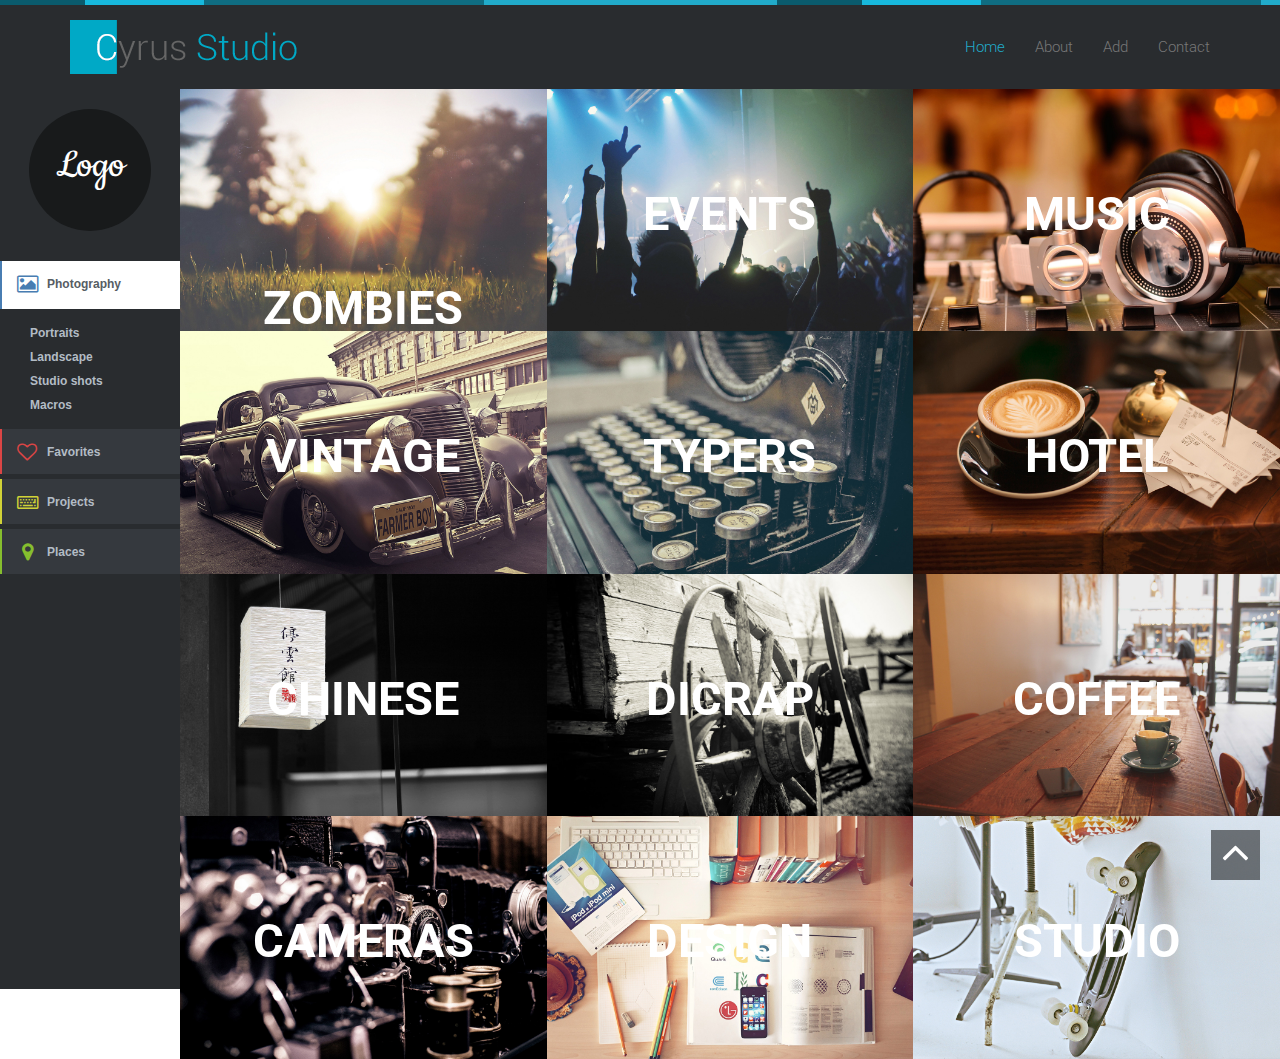
==== commit f33a4578: "some fixes" ====
--- a/Alternative/index.html
+++ b/Alternative/index.html
@@ -36,6 +36,8 @@
 </head>
 
 <body>
+
+
 <div class="topbar animated fadeInLeftBig"></div>
 
 <!-- Header Starts -->
@@ -82,9 +84,9 @@
 
 <aside class="sidebar-left-collapse">
 
-    <a href="javascript:void(0)" class="company-logo">Logo</a>
-
-    <div class="sidebar-links">
+    <a href="javascript:void(0)" class="company-logo" id="logo">Logo</a>
+
+    <div class="sidebar-links" id="sidebar-links">
 
         <div class="link-blue selected">
 
@@ -152,12 +154,27 @@
 
 <div id="squarebox-container">
 
+    <div id="my_popup" class="popup_wrapper " style="display: none">
+
+        <!-- Add an optional button to close the popup -->
+
+
+        <div class="panel panel-default popup_content">
+            <div class="page-header">
+                <button class="my_popup_close">Close</button>
+            </div>
+            <div class="panel-body">Panel Content</div>
+            <div class="panel-footer">Panel Footer</div>
+        </div>
+
+    </div>
+
     <!-- works -->
     <div id="works"  class=" clearfix grid">
 
         <figure class="effect-oscar  wowload fadeIn">
             <img src="images/portfolio/1.jpg" alt="img01"/>
-            <figcaption>
+            <figcaption class="my_popup_open">
                 <h2>Zombies attack N.Y.</h2>
                 <p>Several casualities when 200 zombies entered a local Starbucks<br>
                 <a>Source</a>  <span class="btn-group"></span><a href="comunidade.html">Comunidade</a>
@@ -270,69 +287,73 @@
     <!-- works -->
 
 
-
-    <!-- Cirlce Starts
-    <div id="about"  class="container spacer about">
-    <h2 class="text-center wowload fadeInUp">Creative digital agency based on London</h2>
-      <div class="row">
-      <div class="col-sm-6 wowload fadeInLeft">
-        <h4><i class="fa fa-paint-brush"></i> Design</h4>
-        <p>Creative digital agency for sleek and sophisticated solutions for mobile, websites and software designs, lead by passionate and uber progressive team that lives and breathes design. Creative digital agency for sleek and sophisticated solutions for mobile, websites and software designs.</p>
-
-
-      </div>
-      <div class="col-sm-6 wowload fadeInRight">
-      <h4><i class="fa fa-code"></i> Frontend & Backend Development</h4>
-      <p>Lorem Ipsum is simply dummy text of the printing and typesetting industry. Lorem Ipsum has been the industry's standard dummy text ever since the 1500s, when an unknown printer took a galley of type and scrambled it to make a type specimen book.</p>
-      </div>
-      </div>
-
-      <div class="process">
-      <h3 class="text-center wowload fadeInUp">Process</h3>
-      <ul class="row text-center list-inline  wowload bounceInUp">
-          <li>
-                <span><i class="fa fa-history"></i><b>Research</b></span>
-            </li>
-            <li>
-                <span><i class="fa fa-puzzle-piece"></i><b>Plan</b></span>
-            </li>
-            <li>
-                <span><i class="fa fa-database"></i><b>Develop</b></span>
-            </li>
-            <li>
-                <span><i class="fa fa-magic"></i><b>Integration</b></span>
-            </li>
-            <li>
-                <span><i class="fa fa-cloud-upload"></i><b>Deliver</b></span>
-            </li>
-        </ul>
-      </div>
-    </div> -->
+        <!-- Cirlce Starts
+        <div id="about"  class="container spacer about">
+        <h2 class="text-center wowload fadeInUp">Creative digital agency based on London</h2>
+          <div class="row">
+          <div class="col-sm-6 wowload fadeInLeft">
+            <h4><i class="fa fa-paint-brush"></i> Design</h4>
+            <p>Creative digital agency for sleek and sophisticated solutions for mobile, websites and software designs, lead by passionate and uber progressive team that lives and breathes design. Creative digital agency for sleek and sophisticated solutions for mobile, websites and software designs.</p>
+
+
+          </div>
+          <div class="col-sm-6 wowload fadeInRight">
+          <h4><i class="fa fa-code"></i> Frontend & Backend Development</h4>
+          <p>Lorem Ipsum is simply dummy text of the printing and typesetting industry. Lorem Ipsum has been the industry's standard dummy text ever since the 1500s, when an unknown printer took a galley of type and scrambled it to make a type specimen book.</p>
+          </div>
+          </div>
+
+          <div class="process">
+          <h3 class="text-center wowload fadeInUp">Process</h3>
+          <ul class="row text-center list-inline  wowload bounceInUp">
+              <li>
+                    <span><i class="fa fa-history"></i><b>Research</b></span>
+                </li>
+                <li>
+                    <span><i class="fa fa-puzzle-piece"></i><b>Plan</b></span>
+                </li>
+                <li>
+                    <span><i class="fa fa-database"></i><b>Develop</b></span>
+                </li>
+                <li>
+                    <span><i class="fa fa-magic"></i><b>Integration</b></span>
+                </li>
+                <li>
+                    <span><i class="fa fa-cloud-upload"></i><b>Deliver</b></span>
+                </li>
+            </ul>
+          </div>
+        </div> -->
     <!-- #Cirlce Ends -->
 
 
 
     <!-- About Starts -->
-    <div class="highlight-info">
-    <div class="overlay spacer">
-    <div class="container">
-    <div class="row text-center  wowload fadeInDownBig">
-      <div class="col-sm-3 col-xs-6">
-      <i class="fa fa-smile-o  fa-5x"></i><h4>24 Clients</h4>
-      </div>
-      <div class="col-sm-3 col-xs-6">
-      <i class="fa fa-rocket  fa-5x"></i><h4>75 Projects</h4>
-      </div>
-      <div class="col-sm-3 col-xs-6">
-      <i class="fa fa-cloud-download  fa-5x"></i><h4>454 Downloads</h4>
-      </div>
-      <div class="col-sm-3 col-xs-6">
-      <i class="fa fa-map-marker fa-5x"></i><h4>2 Offices</h4>
-      </div>
-    </div>
-    </div>
-    </div>
-    </div>
+    <!--
+       <div class="highlight-info">
+       <div class="overlay spacer">
+       <div class="container">
+       <div class="row text-center  wowload fadeInDownBig">
+         <div class="col-sm-3 col-xs-6">
+         <i class="fa fa-smile-o  fa-5x"></i><h4>24 Clients</h4>
+         </div>
+         <div class="col-sm-3 col-xs-6">
+         <i class="fa fa-rocket  fa-5x"></i><h4>75 Projects</h4>
+         </div>
+         <div class="col-sm-3 col-xs-6">
+         <i class="fa fa-cloud-download  fa-5x"></i><h4>454 Downloads</h4>
+         </div>
+         <div class="col-sm-3 col-xs-6">
+         <i class="fa fa-map-marker fa-5x"></i><h4>2 Offices</h4>
+         </div>
+       </div>
+       </div>
+       </div>
+       </div>
+
+       -->
+
+
     <!-- About Ends -->
 
         <!--
@@ -441,33 +462,36 @@
 
 
 <!--Contact Starts-->
-
+<!--
 <div id="contact" class="spacer">
 
-<div class="container contactform center">
-<h2 class="text-center  wowload fadeInUp">Get in touch to start your project</h2>
-  <div class="row wowload fadeInLeftBig">      
-      <div class="col-sm-6 col-sm-offset-3 col-xs-12">      
-        <input type="text" placeholder="Name">
-        <input type="text" placeholder="Company">
-        <textarea rows="5" placeholder="Message"></textarea>
-        <button class="btn btn-primary"><i class="fa fa-paper-plane"></i> Send</button>
+    <div class="container contactform center">
+    <h2 class="text-center  wowload fadeInUp">Get in touch to start your project</h2>
+      <div class="row wowload fadeInLeftBig">
+          <div class="col-sm-6 col-sm-offset-3 col-xs-12">
+            <input type="text" placeholder="Name">
+            <input type="text" placeholder="Company">
+            <textarea rows="5" placeholder="Message"></textarea>
+            <button class="btn btn-primary"><i class="fa fa-paper-plane"></i> Send</button>
+          </div>
       </div>
-  </div>
-
-
-
+
+
+
+    </div>
 </div>
-</div>
+-->
 <!--Contact Ends-->
 
 
 
 <!-- Footer Starts -->
+<!--
 <div class="footer text-center spacer">
 <p class="wowload flipInX"><a href="#"><i class="fa fa-facebook fa-2x"></i></a> <a href="#"><i class="fa fa-instagram fa-2x"></i></a> <a href="#"><i class="fa fa-twitter fa-2x"></i></a> <a href="#"><i class="fa fa-flickr fa-2x"></i></a> </p>
 Copyright 2014 Cyrus Creative Studio. All rights reserved.
 </div>
+ -->
 
 </div>
 <!-- # Footer Ends -->
@@ -494,8 +518,9 @@
 <!-- jquery -->
 <script src="assets/jquery.js"></script>
 
-<!-- wow script -->
+
 <script src="assets/wow/wow.min.js"></script>
+
 
 
 <!-- boostrap -->
@@ -512,7 +537,26 @@
 <script src="assets/script.js"></script>
 
 <script src="http://ajax.googleapis.com/ajax/libs/jquery/2.1.1/jquery.min.js"></script>
+
+<!-- Include jQuery Popup Overlay http://dev.vast.com/jquery-popup-overlay/ -->
+<script src="assets/jquery.popupoverlay.js"></script>
+<!-- wow script -->
+
 <script>
+
+    $(document).ready(function() {
+
+        // Initialize the plugin
+        $('#my_popup').popup({
+            opacity: 0.6,
+            transition: 'all 0.3s',
+            scrolllock: true
+        });
+
+    });
+</script>
+<script>
+
 
     $(function () {
 
--- a/Alternative/assets/style.css
+++ b/Alternative/assets/style.css
@@ -17,6 +17,7 @@
 h3{font:300 2em Roboto,Arial,Helvetica;margin:2em 0 1em 0;}
 h4{font:300 1.5em Roboto,Arial,Helvetica;margin-bottom: 1em;}
 h4 i{margin-right: 0.5em;}
+
 
 p{font-size:1em;line-height: 1.7em; margin-bottom: 1.7em;}
 
@@ -89,10 +90,22 @@
 
 
 
+/*ze css */
 
 .details{  margin-top: 5px;margin-right: 40px;margin-bottom: 20px;}
-.stats{height:60px;  width: 100px; padding: 0px;margin: 5px;float: left}
+.stats{height:60px;  width: 100px; padding:0px;margin: 5px;float: left;}
 .navbar-header{width: 700px;}
+
+
+.popup_content{
+	position: fixed; left: 180px;top: 40px;
+	width:1200px;  height: 600px;
+	opacity: 0.8;
+	margin-top: 50px;
+}
+
+
+
 
 /*contact*/
 #contact{background-color: #f5f5f5;}
@@ -140,6 +153,9 @@
 	.navbar-toggle{margin-top: 12px;}
 
 	.carousel-caption,.carousel-control,.carousel-indicators{display: none;}
+	#squarebox-container{margin-left: 1em;}/*added*/
+	#sidebar-links{margin-top: 40px;}
+	#logo{display: none;}
 
 	h2.text-center{text-align: left;font-size: 1.7em;}
 	h4 {font: 300 1.2em Roboto,Arial,Helvetica;}
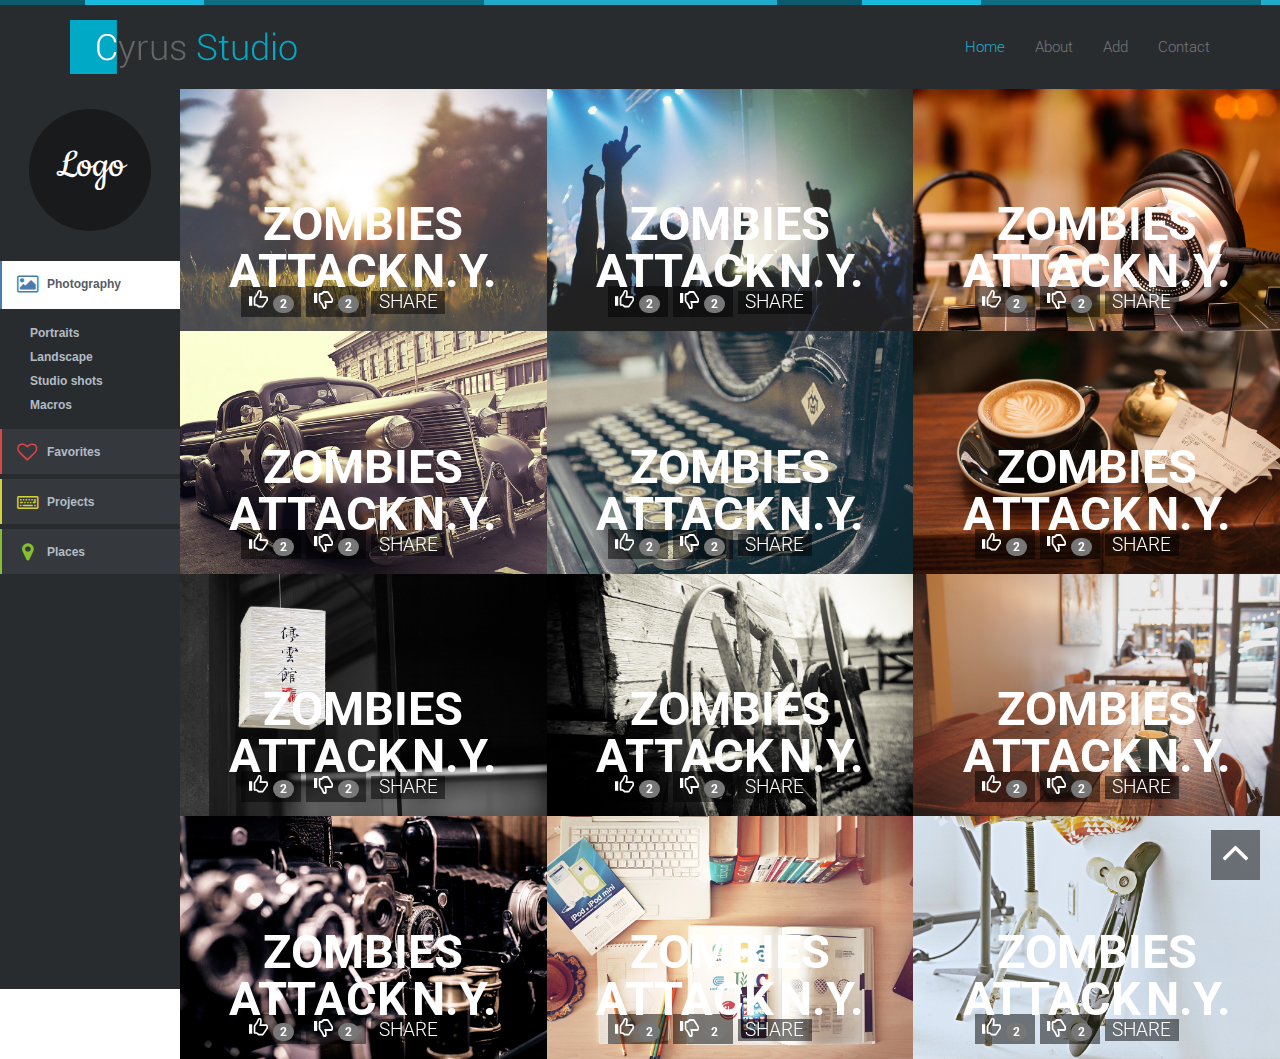
==== commit 1e73c873: "fixing and cleaning" ====
--- a/Alternative/index.html
+++ b/Alternative/index.html
@@ -193,95 +193,214 @@
         </figure>
          <figure class="effect-oscar  wowload fadeInUp">
             <img src="images/portfolio/2.jpg" alt="img01"/>
-            <figcaption>
-                <h2>Events</h2>
-                <p>Lily likes to play with crayons and pencils<br>
-                <a href="images/portfolio/2.jpg" title="1" data-gallery>View more</a></p>
-            </figcaption>
-        </figure>
-         <figure class="effect-oscar  wowload fadeInUp">
+             <figcaption class="my_popup_open">
+                 <h2>Zombies attack N.Y.</h2>
+                 <p>Several casualities when 200 zombies entered a local Starbucks<br>
+                     <a>Source</a>  <span class="btn-group"></span><a href="comunidade.html">Comunidade</a>
+                 <div class ="details" >
+                     <button type="button" class="btn-up" aria-label="Left Align">
+                         <span class="glyphicon glyphicon-thumbs-up" aria-hidden="true"></span>
+                         <span class="badge">2</span>
+                     </button>
+                     <button type="button" class="btn-up" aria-label="Left Align">
+                         <span class="glyphicon glyphicon-thumbs-down" aria-hidden="true"></span>
+                         <span class="badge">2</span>
+                     </button>
+                     <button type="button" class="btn-up" aria-label="Left Align">Share</button>
+                 </div>
+             </figcaption>
+        </figure>
+        <figure class="effect-oscar  wowload fadeInUp">
             <img src="images/portfolio/3.jpg" alt="img01"/>
-            <figcaption>
-                <h2>music</h2>
-                <p>Lily likes to play with crayons and pencils<br>
-                <a href="images/portfolio/3.jpg" title="1" data-gallery>View more</a></p>
-            </figcaption>
-        </figure>
-         <figure class="effect-oscar  wowload fadeInUp">
+            <figcaption class="my_popup_open">
+                <h2>Zombies attack N.Y.</h2>
+                <p>Several casualities when 200 zombies entered a local Starbucks<br>
+                    <a>Source</a>  <span class="btn-group"></span><a href="comunidade.html">Comunidade</a>
+                <div class ="details" >
+                    <button type="button" class="btn-up" aria-label="Left Align">
+                        <span class="glyphicon glyphicon-thumbs-up" aria-hidden="true"></span>
+                        <span class="badge">2</span>
+                    </button>
+                    <button type="button" class="btn-up" aria-label="Left Align">
+                        <span class="glyphicon glyphicon-thumbs-down" aria-hidden="true"></span>
+                        <span class="badge">2</span>
+                    </button>
+                    <button type="button" class="btn-up" aria-label="Left Align">Share</button>
+                </div>
+            </figcaption>
+        </figure>
+        <figure class="effect-oscar  wowload fadeInUp">
             <img src="images/portfolio/4.jpg" alt="img01"/>
-            <figcaption>
-                <h2>Vintage</h2>
-                <p>Lily likes to play with crayons and pencils<br>
-                <a href="images/portfolio/4.jpg" title="1" data-gallery>View more</a></p>
-            </figcaption>
-        </figure>
-         <figure class="effect-oscar  wowload fadeInUp">
+            <figcaption class="my_popup_open">
+                <h2>Zombies attack N.Y.</h2>
+                <p>Several casualities when 200 zombies entered a local Starbucks<br>
+                    <a>Source</a>  <span class="btn-group"></span><a href="comunidade.html">Comunidade</a>
+                <div class ="details" >
+                    <button type="button" class="btn-up" aria-label="Left Align">
+                        <span class="glyphicon glyphicon-thumbs-up" aria-hidden="true"></span>
+                        <span class="badge">2</span>
+                    </button>
+                    <button type="button" class="btn-up" aria-label="Left Align">
+                        <span class="glyphicon glyphicon-thumbs-down" aria-hidden="true"></span>
+                        <span class="badge">2</span>
+                    </button>
+                    <button type="button" class="btn-up" aria-label="Left Align">Share</button>
+                </div>
+            </figcaption>
+        </figure>
+        <figure class="effect-oscar  wowload fadeInUp">
             <img src="images/portfolio/5.jpg" alt="img01"/>
-            <figcaption>
-                <h2>Typers</h2>
-                <p>Lily likes to play with crayons and pencils<br>
-                <a href="images/portfolio/5.jpg" title="1" data-gallery>View more</a></p>
-            </figcaption>
-        </figure>
-
-         <figure class="effect-oscar  wowload fadeInUp">
+            <figcaption class="my_popup_open">
+                <h2>Zombies attack N.Y.</h2>
+                <p>Several casualities when 200 zombies entered a local Starbucks<br>
+                    <a>Source</a>  <span class="btn-group"></span><a href="comunidade.html">Comunidade</a>
+                <div class ="details" >
+                    <button type="button" class="btn-up" aria-label="Left Align">
+                        <span class="glyphicon glyphicon-thumbs-up" aria-hidden="true"></span>
+                        <span class="badge">2</span>
+                    </button>
+                    <button type="button" class="btn-up" aria-label="Left Align">
+                        <span class="glyphicon glyphicon-thumbs-down" aria-hidden="true"></span>
+                        <span class="badge">2</span>
+                    </button>
+                    <button type="button" class="btn-up" aria-label="Left Align">Share</button>
+                </div>
+            </figcaption>
+        </figure>
+
+        <figure class="effect-oscar  wowload fadeInUp">
             <img src="images/portfolio/6.jpg" alt="img01"/>
-            <figcaption>
-                <h2>hotel</h2>
-                <p>Lily likes to play with crayons and pencils<br>
-                <a href="images/portfolio/6.jpg" title="1" data-gallery>View more</a></p>
+            <figcaption class="my_popup_open">
+                <h2>Zombies attack N.Y.</h2>
+                <p>Several casualities when 200 zombies entered a local Starbucks<br>
+                    <a>Source</a>  <span class="btn-group"></span><a href="comunidade.html">Comunidade</a>
+                <div class ="details" >
+                    <button type="button" class="btn-up" aria-label="Left Align">
+                        <span class="glyphicon glyphicon-thumbs-up" aria-hidden="true"></span>
+                        <span class="badge">2</span>
+                    </button>
+                    <button type="button" class="btn-up" aria-label="Left Align">
+                        <span class="glyphicon glyphicon-thumbs-down" aria-hidden="true"></span>
+                        <span class="badge">2</span>
+                    </button>
+                    <button type="button" class="btn-up" aria-label="Left Align">Share</button>
+                </div>
             </figcaption>
         </figure>
         <figure class="effect-oscar  wowload fadeInUp">
             <img src="images/portfolio/7.jpg" alt="img01"/>
-            <figcaption>
-                <h2>Chinese</h2>
-                <p>Lily likes to play with crayons and pencils<br>
-                <a href="images/portfolio/7.jpg" title="1" data-gallery>View more</a></p>
+            <figcaption class="my_popup_open">
+                <h2>Zombies attack N.Y.</h2>
+                <p>Several casualities when 200 zombies entered a local Starbucks<br>
+                    <a>Source</a>  <span class="btn-group"></span><a href="comunidade.html">Comunidade</a>
+                <div class ="details" >
+                    <button type="button" class="btn-up" aria-label="Left Align">
+                        <span class="glyphicon glyphicon-thumbs-up" aria-hidden="true"></span>
+                        <span class="badge">2</span>
+                    </button>
+                    <button type="button" class="btn-up" aria-label="Left Align">
+                        <span class="glyphicon glyphicon-thumbs-down" aria-hidden="true"></span>
+                        <span class="badge">2</span>
+                    </button>
+                    <button type="button" class="btn-up" aria-label="Left Align">Share</button>
+                </div>
             </figcaption>
         </figure>
         <figure class="effect-oscar  wowload fadeInUp">
             <img src="images/portfolio/8.jpg" alt="img01"/>
-            <figcaption>
-                <h2>Dicrap</h2>
-                <p>Lily likes to play with crayons and pencils<br>
-                <a href="images/portfolio/8.jpg" title="1" data-gallery>View more</a></p>
+            <figcaption class="my_popup_open">
+                <h2>Zombies attack N.Y.</h2>
+                <p>Several casualities when 200 zombies entered a local Starbucks<br>
+                    <a>Source</a>  <span class="btn-group"></span><a href="comunidade.html">Comunidade</a>
+                <div class ="details" >
+                    <button type="button" class="btn-up" aria-label="Left Align">
+                        <span class="glyphicon glyphicon-thumbs-up" aria-hidden="true"></span>
+                        <span class="badge">2</span>
+                    </button>
+                    <button type="button" class="btn-up" aria-label="Left Align">
+                        <span class="glyphicon glyphicon-thumbs-down" aria-hidden="true"></span>
+                        <span class="badge">2</span>
+                    </button>
+                    <button type="button" class="btn-up" aria-label="Left Align">Share</button>
+                </div>
             </figcaption>
         </figure>
         <figure class="effect-oscar  wowload fadeInUp">
             <img src="images/portfolio/9.jpg" alt="img01"/>
-            <figcaption>
-                <h2>Coffee</h2>
-                <p>Lily likes to play with crayons and pencils<br>
-                <a href="images/portfolio/9.jpg" title="1" data-gallery>View more</a></p>
+            <figcaption class="my_popup_open">
+                <h2>Zombies attack N.Y.</h2>
+                <p>Several casualities when 200 zombies entered a local Starbucks<br>
+                    <a>Source</a>  <span class="btn-group"></span><a href="comunidade.html">Comunidade</a>
+                <div class ="details" >
+                    <button type="button" class="btn-up" aria-label="Left Align">
+                        <span class="glyphicon glyphicon-thumbs-up" aria-hidden="true"></span>
+                        <span class="badge">2</span>
+                    </button>
+                    <button type="button" class="btn-up" aria-label="Left Align">
+                        <span class="glyphicon glyphicon-thumbs-down" aria-hidden="true"></span>
+                        <span class="badge">2</span>
+                    </button>
+                    <button type="button" class="btn-up" aria-label="Left Align">Share</button>
+                </div>
             </figcaption>
         </figure>
         <figure class="effect-oscar  wowload fadeInUp">
             <img src="images/portfolio/10.jpg" alt="img01"/>
-            <figcaption>
-                <h2>cameras</h2>
-                <p>Lily likes to play with crayons and pencils<br>
-                <a href="images/portfolio/10.jpg" title="1" data-gallery>View more</a></p>
+            <figcaption class="my_popup_open">
+                <h2>Zombies attack N.Y.</h2>
+                <p>Several casualities when 200 zombies entered a local Starbucks<br>
+                    <a>Source</a>  <span class="btn-group"></span><a href="comunidade.html">Comunidade</a>
+                <div class ="details" >
+                    <button type="button" class="btn-up" aria-label="Left Align">
+                        <span class="glyphicon glyphicon-thumbs-up" aria-hidden="true"></span>
+                        <span class="badge">2</span>
+                    </button>
+                    <button type="button" class="btn-up" aria-label="Left Align">
+                        <span class="glyphicon glyphicon-thumbs-down" aria-hidden="true"></span>
+                        <span class="badge">2</span>
+                    </button>
+                    <button type="button" class="btn-up" aria-label="Left Align">Share</button>
+                </div>
             </figcaption>
         </figure>
         <figure class="effect-oscar  wowload fadeInUp">
             <img src="images/portfolio/11.jpg" alt="img01"/>
-            <figcaption>
-                <h2>design</h2>
-                <p>Lily likes to play with crayons and pencils<br>
-                <a href="images/portfolio/11.jpg" title="1" data-gallery>View more</a></p>
+            <figcaption class="my_popup_open">
+                <h2>Zombies attack N.Y.</h2>
+                <p>Several casualities when 200 zombies entered a local Starbucks<br>
+                    <a>Source</a>  <span class="btn-group"></span><a href="comunidade.html">Comunidade</a>
+                <div class ="details" >
+                    <button type="button" class="btn-up" aria-label="Left Align">
+                        <span class="glyphicon glyphicon-thumbs-up" aria-hidden="true"></span>
+                        <span class="badge">2</span>
+                    </button>
+                    <button type="button" class="btn-up" aria-label="Left Align">
+                        <span class="glyphicon glyphicon-thumbs-down" aria-hidden="true"></span>
+                        <span class="badge">2</span>
+                    </button>
+                    <button type="button" class="btn-up" aria-label="Left Align">Share</button>
+                </div>
             </figcaption>
         </figure>
         <figure class="effect-oscar  wowload fadeInUp">
             <img src="images/portfolio/12.jpg" alt="img01"/>
-            <figcaption>
-                <h2>studio</h2>
-                <p>Lily likes to play with crayons and pencils<br>
-                <a href="images/portfolio/12.jpg" title="1" data-gallery>View more</a></p>
-            </figcaption>
-        </figure>
-
-
+            <figcaption class="my_popup_open">
+                <h2>Zombies attack N.Y.</h2>
+                <p>Several casualities when 200 zombies entered a local Starbucks<br>
+                    <a>Source</a>  <span class="btn-group"></span><a href="comunidade.html">Comunidade</a>
+                <div class ="details" >
+                    <button type="button" class="btn-up" aria-label="Left Align">
+                        <span class="glyphicon glyphicon-thumbs-up" aria-hidden="true"></span>
+                        <span class="badge">2</span>
+                    </button>
+                    <button type="button" class="btn-up" aria-label="Left Align">
+                        <span class="glyphicon glyphicon-thumbs-down" aria-hidden="true"></span>
+                        <span class="badge">2</span>
+                    </button>
+                    <button type="button" class="btn-up" aria-label="Left Align">Share</button>
+                </div>
+            </figcaption>
+        </figure>
 
     </div>
     <!-- works -->
--- a/Alternative/assets/animate/set.css
+++ b/Alternative/assets/animate/set.css
@@ -603,7 +603,7 @@
 }
 */
 figure.effect-oscar figcaption {
-	padding: 15%;
+	padding: 5%;
 /*	background-color: rgba(58,52,42,0.7);
 	-webkit-transition: background-color 0.35s;
 	transition: background-color 0.35s;*/
@@ -611,10 +611,10 @@
 
 figure.effect-oscar figcaption::before {
 	position: absolute;
-	top: 30px;
-	right: 30px;
-	bottom: 30px;
-	left: 30px;
+	top: 15px;
+	right: 15px;
+	bottom: 15px;
+	left: 15px;
 	border: 1px solid #fff;
 	content: '';
 }
--- a/Alternative/assets/style.css
+++ b/Alternative/assets/style.css
@@ -123,24 +123,17 @@
 @media (max-width: 1200px) {
 	body{font:300 13px/13px Roboto,Arial,Helvetica;}
 	.navbar-brand{padding-top: 11px;}
-	.process ul li{margin:0 0.5em; }
 	
 	.grid figure h2{font: 700 1.5em Roboto,Arial,Helvetica;}
-	figure.effect-oscar figcaption{padding: 12%;}
+
 	figure.effect-oscar figcaption::before,figure.effect-chico figcaption::before{top: 20px;right: 20px;bottom: 20px;left: 20px;}
 
-	.partners img{margin: 0 25px 25px 0;}
 }
 
 @media (max-width: 900px) {
 	h1{font: 700 3.5em Roboto,Arial,Helvetica;}
 	h4 {font: 300 1.3em Roboto,Arial,Helvetica;}
 	.btn{padding: 1em 2em;}
-	.partners img{margin: 0 15px 25px 0;width: 157px;}
-	.process ul li{width: 9em;height: 9em;}
-	figure.effect-chico figcaption {padding: 2em;}	
-	figure.effect-oscar figcaption {padding: 20%;}
-	figure.effect-chico figcaption::before{top: 10px;right: 10px;bottom: 10px;left: 10px;}
 	.grid figure.effect-chico p{font-size: 0.6em;line-height: 1.5em;}	
 }
 
@@ -159,21 +152,10 @@
 
 	h2.text-center{text-align: left;font-size: 1.7em;}
 	h4 {font: 300 1.2em Roboto,Arial,Helvetica;}
-	#partners h2{padding: 0 1em;} 
-	#works {padding-top: 5em;}
 
-	.partners{display: block;float: left;}
-	.partners img{width: 120px;}
-
-
-
-	.about.spacer{padding-left: 2em;padding-right: 2em;}
-	.spacer{padding:2em 0 0 0;}
-	.process ul li{margin-bottom: 1em;}
 
 	.highlight-info .overlay{padding-bottom: 2em;}
 
 	.grid.team div{margin: 0;padding: 0;}
-	figure.effect-chico figcaption {padding: 1.5em;}
 	.footer{margin-top: 2em;padding-bottom: 2em;}
 }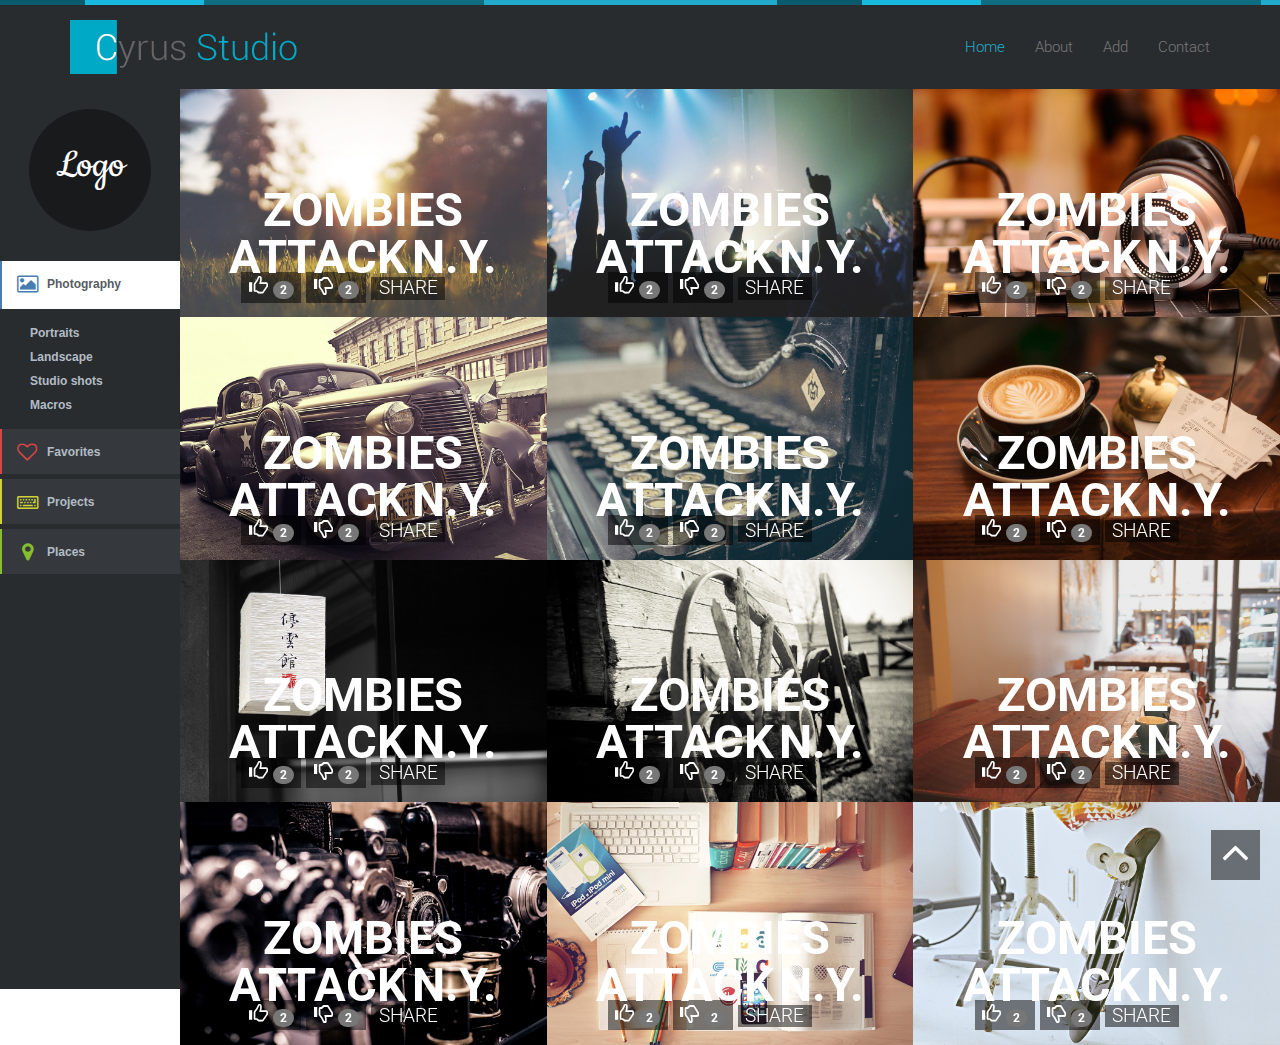
==== commit 9c217ec0: "created news page" ====
--- a/Alternative/index.html
+++ b/Alternative/index.html
@@ -19,8 +19,6 @@
 <link rel="stylesheet" href="assets/animate/animate.css" />
 <link rel="stylesheet" href="assets/animate/set.css" />
 
-<!-- gallery -->
-<link rel="stylesheet" href="assets/gallery/blueimp-gallery.min.css">
 
 <!-- favicon -->
 <link rel="shortcut icon" href="images/favicon.ico" type="image/x-icon">
@@ -37,6 +35,7 @@
 
 <body>
 
+<
 
 <div class="topbar animated fadeInLeftBig"></div>
 
@@ -173,8 +172,8 @@
     <div id="works"  class=" clearfix grid">
 
         <figure class="effect-oscar  wowload fadeIn">
-            <img src="images/portfolio/1.jpg" alt="img01"/>
-            <figcaption class="my_popup_open">
+            <img src="images/portfolio/1.jpg" class="my_popup_open" alt="img01"/>
+            <figcaption>
                 <h2>Zombies attack N.Y.</h2>
                 <p>Several casualities when 200 zombies entered a local Starbucks<br>
                 <a>Source</a>  <span class="btn-group"></span><a href="comunidade.html">Comunidade</a>
@@ -406,213 +405,11 @@
     <!-- works -->
 
 
-        <!-- Cirlce Starts
-        <div id="about"  class="container spacer about">
-        <h2 class="text-center wowload fadeInUp">Creative digital agency based on London</h2>
-          <div class="row">
-          <div class="col-sm-6 wowload fadeInLeft">
-            <h4><i class="fa fa-paint-brush"></i> Design</h4>
-            <p>Creative digital agency for sleek and sophisticated solutions for mobile, websites and software designs, lead by passionate and uber progressive team that lives and breathes design. Creative digital agency for sleek and sophisticated solutions for mobile, websites and software designs.</p>
-
-
-          </div>
-          <div class="col-sm-6 wowload fadeInRight">
-          <h4><i class="fa fa-code"></i> Frontend & Backend Development</h4>
-          <p>Lorem Ipsum is simply dummy text of the printing and typesetting industry. Lorem Ipsum has been the industry's standard dummy text ever since the 1500s, when an unknown printer took a galley of type and scrambled it to make a type specimen book.</p>
-          </div>
-          </div>
-
-          <div class="process">
-          <h3 class="text-center wowload fadeInUp">Process</h3>
-          <ul class="row text-center list-inline  wowload bounceInUp">
-              <li>
-                    <span><i class="fa fa-history"></i><b>Research</b></span>
-                </li>
-                <li>
-                    <span><i class="fa fa-puzzle-piece"></i><b>Plan</b></span>
-                </li>
-                <li>
-                    <span><i class="fa fa-database"></i><b>Develop</b></span>
-                </li>
-                <li>
-                    <span><i class="fa fa-magic"></i><b>Integration</b></span>
-                </li>
-                <li>
-                    <span><i class="fa fa-cloud-upload"></i><b>Deliver</b></span>
-                </li>
-            </ul>
-          </div>
-        </div> -->
-    <!-- #Cirlce Ends -->
-
-
-
-    <!-- About Starts -->
-    <!--
-       <div class="highlight-info">
-       <div class="overlay spacer">
-       <div class="container">
-       <div class="row text-center  wowload fadeInDownBig">
-         <div class="col-sm-3 col-xs-6">
-         <i class="fa fa-smile-o  fa-5x"></i><h4>24 Clients</h4>
-         </div>
-         <div class="col-sm-3 col-xs-6">
-         <i class="fa fa-rocket  fa-5x"></i><h4>75 Projects</h4>
-         </div>
-         <div class="col-sm-3 col-xs-6">
-         <i class="fa fa-cloud-download  fa-5x"></i><h4>454 Downloads</h4>
-         </div>
-         <div class="col-sm-3 col-xs-6">
-         <i class="fa fa-map-marker fa-5x"></i><h4>2 Offices</h4>
-         </div>
-       </div>
-       </div>
-       </div>
-       </div>
-
-       -->
-
-
-    <!-- About Ends -->
-
-        <!--
-        <div id="partners" class="container spacer ">
-            <h2 class="text-center  wowload fadeInUp">Some of our happy clients</h2>
-          <div class="clearfix">
-            <div class="col-sm-6 partners  wowload fadeInLeft">
-                 <img src="images/partners/1.jpg" alt="partners">
-                 <img src="images/partners/2.jpg" alt="partners">
-                 <img src="images/partners/3.jpg" alt="partners">
-                 <img src="images/partners/4.jpg" alt="partners">
-            </div>
-            <div class="col-sm-6">
-
-
-            <div id="carousel-testimonials" class="carousel slide testimonails  wowload fadeInRight" data-ride="carousel">
-            <div class="carousel-inner">
-              <div class="item active animated bounceInRight row">
-              <div class="animated slideInLeft col-xs-2"><img alt="portfolio" src="images/team/1.jpg" width="100" class="img-circle img-responsive"></div>
-              <div  class="col-xs-10">
-              <p> I must explain to you how all this mistaken idea of denouncing pleasure and praising pain was born and I will give you a complete account of the system, and expound the actual teachings of the great explorer of the truth, the master-builder of human happiness. </p>
-              <span>Angel Smith - <b>eshop Canada</b></span>
-              </div>
-              </div>
-              <div class="item  animated bounceInRight row">
-              <div class="animated slideInLeft col-xs-2"><img alt="portfolio" src="images/team/2.jpg" width="100" class="img-circle img-responsive"></div>
-              <div  class="col-xs-10">
-              <p>No one rejects, dislikes, or avoids pleasure itself, because it is pleasure, but because those who do not know how to pursue pleasure rationally encounter consequences that are extremely painful.</p>
-              <span>John Partic - <b>Crazy Pixel</b></span>
-              </div>
-              </div>
-              <div class="item  animated bounceInRight row">
-              <div class="animated slideInLeft  col-xs-2"><img alt="portfolio" src="images/team/3.jpg" width="100" class="img-circle img-responsive"></div>
-              <div  class="col-xs-10">
-              <p>On the other hand, we denounce with righteous indignation and dislike men who are so beguiled and demoralized by the charms of pleasure of the moment, so blinded by desire, that they cannot foresee the pain and trouble that are bound to ensue.</p>
-              <span>Harris David - <b>Jet London</b></span>
-              </div>
-              </div>
-          </div>
-
-
-
-           <!-- Indicators
-        <ol class="carousel-indicators">
-        <li data-target="#carousel-testimonials" data-slide-to="0" class="active"></li>
-        <li data-target="#carousel-testimonials" data-slide-to="1"></li>
-        <li data-target="#carousel-testimonials" data-slide-to="2"></li>
-        </ol>
-        <!-- Indicators
-      </div>
-
-
-
-        </div>
-      </div>
-
-    -->
-
-
-    <!-- team
-    <h3 class="text-center  wowload fadeInUp">Our team</h3>
-    <p class="text-center  wowload fadeInLeft">Our creative team that is making everything possible</p>
-    <div class="row grid team  wowload fadeInUpBig">
-        <div class=" col-sm-3 col-xs-6">
-        <figure class="effect-chico">
-            <img src="images/team/8.jpg" alt="img01" class="img-responsive" />
-            <figcaption>
-                <p><b>Barbara Husto</b><br>Senior Designer<br><br><a href="#"><i class="fa fa-dribbble"></i></a> <a href="#"><i class="fa fa-facebook"></i></a> <a href="#"><i class="fa fa-twitter"></i></a></p>
-            </figcaption>
-        </figure>
-        </div>
-
-        <div class=" col-sm-3 col-xs-6">
-        <figure class="effect-chico">
-            <img src="images/team/10.jpg" alt="img01"/>
-            <figcaption>
-                <p><b>Barbara Husto</b><br>Senior Designer<br><br><a href="#"><i class="fa fa-dribbble"></i></a> <a href="#"><i class="fa fa-facebook"></i></a> <a href="#"><i class="fa fa-twitter"></i></a></p>
-            </figcaption>
-        </figure>
-        </div>
-
-        <div class=" col-sm-3 col-xs-6">
-        <figure class="effect-chico">
-            <img src="images/team/12.jpg" alt="img01"/>
-            <figcaption>
-                <p><b>Barbara Husto</b><br>Senior Designer<br><br><a href="#"><i class="fa fa-dribbble"></i></a> <a href="#"><i class="fa fa-facebook"></i></a> <a href="#"><i class="fa fa-twitter"></i></a></p>
-            </figcaption>
-        </figure>
-        </div>
-
-        <div class=" col-sm-3 col-xs-6">
-        <figure class="effect-chico">
-            <img src="images/team/17.jpg" alt="img01"/>
-            <figcaption>
-                <p><b>Barbara Husto</b><br>Senior Designer<br><br><a href="#"><i class="fa fa-dribbble"></i></a> <a href="#"><i class="fa fa-facebook"></i></a> <a href="#"><i class="fa fa-twitter"></i></a></p>
-            </figcaption>
-        </figure>
-        </div>
-
-
-    </div>  -->
-    <!-- team -->
+
+
 
 </div>
 
-
-
-<!--Contact Starts-->
-<!--
-<div id="contact" class="spacer">
-
-    <div class="container contactform center">
-    <h2 class="text-center  wowload fadeInUp">Get in touch to start your project</h2>
-      <div class="row wowload fadeInLeftBig">
-          <div class="col-sm-6 col-sm-offset-3 col-xs-12">
-            <input type="text" placeholder="Name">
-            <input type="text" placeholder="Company">
-            <textarea rows="5" placeholder="Message"></textarea>
-            <button class="btn btn-primary"><i class="fa fa-paper-plane"></i> Send</button>
-          </div>
-      </div>
-
-
-
-    </div>
-</div>
--->
-<!--Contact Ends-->
-
-
-
-<!-- Footer Starts -->
-<!--
-<div class="footer text-center spacer">
-<p class="wowload flipInX"><a href="#"><i class="fa fa-facebook fa-2x"></i></a> <a href="#"><i class="fa fa-instagram fa-2x"></i></a> <a href="#"><i class="fa fa-twitter fa-2x"></i></a> <a href="#"><i class="fa fa-flickr fa-2x"></i></a> </p>
-Copyright 2014 Cyrus Creative Studio. All rights reserved.
-</div>
- -->
-
-</div>
 <!-- # Footer Ends -->
 <a href="#works" class="gototop "><i class="fa fa-angle-up  fa-3x"></i></a>
 
@@ -620,17 +417,7 @@
 
 
 
-<!-- The Bootstrap Image Gallery lightbox, should be a child element of the document body -->
-<div id="blueimp-gallery" class="blueimp-gallery blueimp-gallery-controls">
-    <!-- The container for the modal slides -->
-    <div class="slides"></div>
-    <!-- Controls for the borderless lightbox -->
-    <h3 class="title">Title</h3>
-    <a class="prev">‹</a>
-    <a class="next">›</a>
-    <a class="close">×</a>
-    <!-- The modal dialog, which will be used to wrap the lightbox content -->    
-</div>
+
 
 
 
@@ -649,8 +436,6 @@
 <script src="assets/mobile/touchSwipe.min.js"></script>
 <script src="assets/respond/respond.js"></script>
 
-<!-- gallery -->
-<script src="assets/gallery/jquery.blueimp-gallery.min.js"></script>
 
 <!-- custom script -->
 <script src="assets/script.js"></script>
@@ -661,6 +446,8 @@
 <script src="assets/jquery.popupoverlay.js"></script>
 <!-- wow script -->
 
+
+<!--
 <script>
 
     $(document).ready(function() {
@@ -674,6 +461,8 @@
 
     });
 </script>
+-->
+
 <script>
 
 
--- a/Alternative/assets/style.css
+++ b/Alternative/assets/style.css
@@ -68,26 +68,20 @@
 .carousel-indicators{bottom: 0;}
 
 /*works*/
-#works{padding-top:89px;} /*if theres no border*/
+#works{padding-top:60px;} /*if theres no border*/
 #squarebox-container{margin-left: 12em;}
 #works figcaption a{border:1px solid #fff;margin-top: 1em;display: inline-block;color: #fff;padding: 0 0em;} /*padding: 0 2em;*/
 #works figcaption a:hover{text-decoration: none;padding: 0 0em;}/*padding: 0 3em;*/
 /*works*/
 
-/*team*/
-.team figure{width: 100%;}
-.team img{width: 100%;}
-.team b{font-size: 1.2em;display: block;}
-.team a i.fa{color: #fff; font-size: 2em;}
-.team a i.fa:hover{color: #21abca;}
 
-
-.highlight-info{ background:url(../images/lab.jpg) center fixed; background-size: cover; color:#fff;}
-.highlight-info .overlay{background: rgba(33,171,202,0.5);}
-.highlight-info h4{color: #fff;margin:0.5em 0 0 0;}
-/*about us*/
-
-
+/* image in news page*/
+.page-header img{width: 50%;height: 50%;padding: 5px; vertical-align: text-top; float: left;}
+div.news_content {
+	-webkit-columns: 100px 3; /* Chrome, Safari, Opera */
+	-moz-columns: 100px 3; /* Firefox */
+	columns: 100px 3;
+}
 
 
 /*ze css */
@@ -97,24 +91,8 @@
 .navbar-header{width: 700px;}
 
 
-.popup_content{
-	position: fixed; left: 180px;top: 40px;
-	width:1200px;  height: 600px;
-	opacity: 0.8;
-	margin-top: 50px;
-}
 
 
-
-
-/*contact*/
-#contact{background-color: #f5f5f5;}
-.contactform textarea,.contactform input{width: 100%;padding:1em;border:1px solid #ccc;margin-bottom: 1em;border-radius: 0;outline: none;}
-/*contact*/
-
-
-.footer{background-color: #111; color: #fff; font-size: 1em;color: #aaa;}
-.footer a{color: #aaa;margin: 0 1em; }
 
 .gototop{position: fixed;bottom: 20px; right: 20px;background: rgba(0,0,0,0.5);padding: 10px;color: #fff;}
 .gototop i{line-height: 0.5em;}
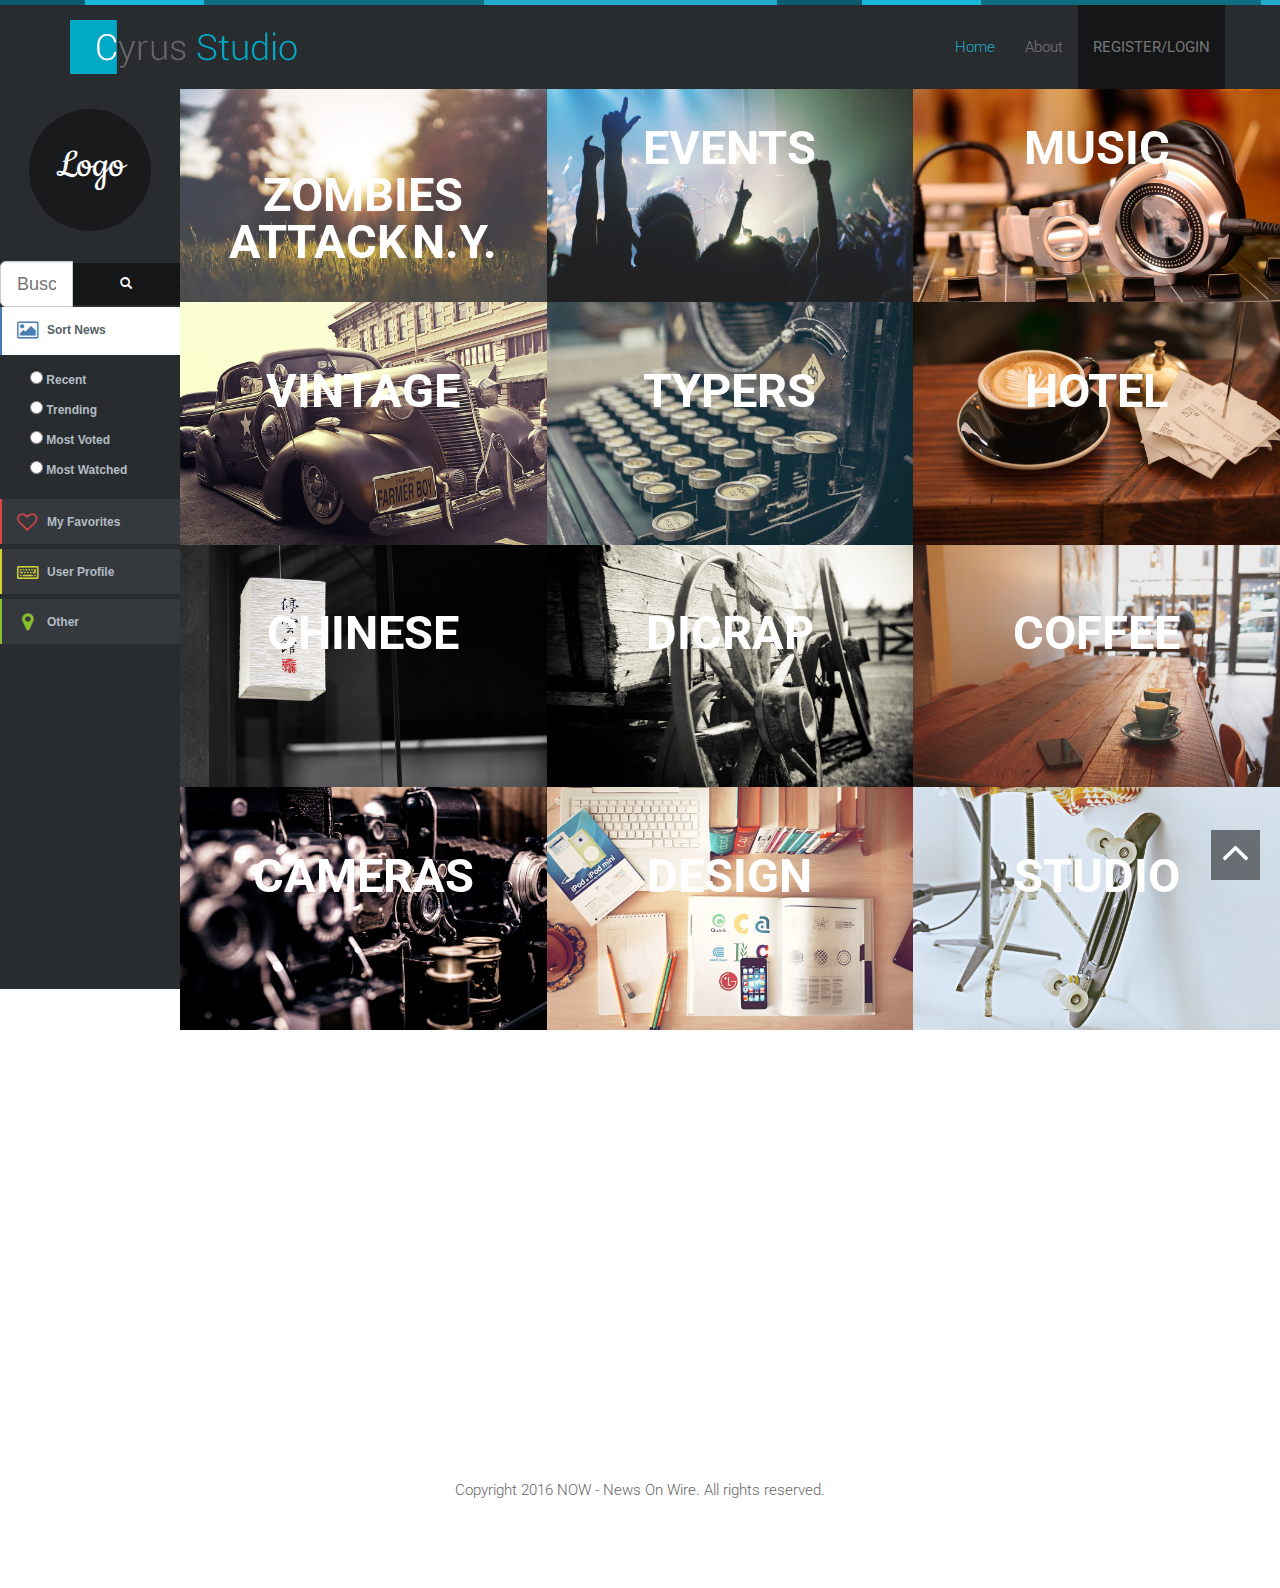
==== commit 2fda1e9f: "alternative updated" ====
--- a/Alternative/index.html
+++ b/Alternative/index.html
@@ -1,118 +1,321 @@
 <!DOCTYPE html>
 <html lang="en">
 <head>
-<meta charset="UTF-8" />
-<meta http-equiv="Content-Type" content="text/html; charset=utf-8" />
-<meta name="viewport" content="width=device-width, initial-scale=1, maximum-scale=1, user-scalable=no">
-<title>NewsNow!</title>
-
-<!-- Google fonts -->
-<link href='http://fonts.googleapis.com/css?family=Roboto:400,300,700' rel='stylesheet' type='text/css'>
-
-<!-- font awesome -->
-<link href="//maxcdn.bootstrapcdn.com/font-awesome/4.2.0/css/font-awesome.min.css" rel="stylesheet">
-
-<!-- bootstrap -->
-<link rel="stylesheet" href="assets/bootstrap/css/bootstrap.min.css" />
-
-<!-- animate.css -->
-<link rel="stylesheet" href="assets/animate/animate.css" />
-<link rel="stylesheet" href="assets/animate/set.css" />
-
-
-<!-- favicon -->
-<link rel="shortcut icon" href="images/favicon.ico" type="image/x-icon">
-<link rel="icon" href="images/favicon.ico" type="image/x-icon">
-
-
-<link rel="stylesheet" href="assets/style.css">
-<link rel="stylesheet" href="assets/sidebar-collapse.css">
-
-<link rel="stylesheet" href="http://maxcdn.bootstrapcdn.com/font-awesome/4.2.0/css/font-awesome.min.css">
-<link href='http://fonts.googleapis.com/css?family=Cookie' rel='stylesheet' type='text/css'>
+    <meta charset="UTF-8" />
+    <meta http-equiv="Content-Type" content="text/html; charset=utf-8" />
+    <meta name="viewport" content="width=device-width, initial-scale=1, maximum-scale=1, user-scalable=no">
+    <title>Cyrus Studio</title>
+
+    <!-- Google fonts -->
+    <link href='http://fonts.googleapis.com/css?family=Roboto:400,300,700' rel='stylesheet' type='text/css'>
+
+    <!-- font awesome -->
+    <link href="//maxcdn.bootstrapcdn.com/font-awesome/4.2.0/css/font-awesome.min.css" rel="stylesheet">
+
+    <!-- bootstrap -->
+    <link rel="stylesheet" href="assets/bootstrap/css/bootstrap.min.css" />
+
+    <!-- animate.css -->
+    <link rel="stylesheet" href="assets/animate/animate.css" />
+    <link rel="stylesheet" href="assets/animate/set.css" />
+
+    <!-- gallery -->
+    <link rel="stylesheet" href="assets/gallery/blueimp-gallery.min.css">
+
+    <!-- favicon -->
+    <link rel="shortcut icon" href="images/favicon.ico" type="image/x-icon">
+    <link rel="icon" href="images/favicon.ico" type="image/x-icon">
+
+
+    <link rel="stylesheet" href="assets/style.css">
+    <link rel="stylesheet" href="assets/sidebar-collapse.css">
+
+    <link rel="stylesheet" href="http://maxcdn.bootstrapcdn.com/font-awesome/4.2.0/css/font-awesome.min.css">
+    <link href='http://fonts.googleapis.com/css?family=Cookie' rel='stylesheet' type='text/css'>
 
 </head>
 
 <body>
-
-<
-
 <div class="topbar animated fadeInLeftBig"></div>
 
 <!-- Header Starts -->
 <div class="navbar-wrapper">
 
     <div class="topbar2 animated fadeInLeftBig"></div>
-      <div class="container">
+    <div class="container">
 
         <div class="navbar navbar-default navbar-fixed-top" role="navigation" id="top-nav">
-          <div class="container">
-            <div class="navbar-header">
-              <!-- Logo Starts -->
-              <a class="navbar-brand" href="#home"><img src="images/logo.png" alt="logo"></a>
-              <!-- #Logo Ends -->
-
-
-              <button type="button" class="navbar-toggle collapsed" data-toggle="collapse" data-target=".navbar-collapse">
-                <span class="sr-only">Toggle navigation</span>
-                <span class="icon-bar"></span>
-                <span class="icon-bar"></span>
-                <span class="icon-bar"></span>
-              </button>
+            <div class="container">
+                <div class="navbar-header">
+                    <!-- Logo Starts -->
+                    <a class="navbar-brand" href="#home"><img src="images/logo.png" alt="logo"></a>
+                    <!-- #Logo Ends -->
+
+
+                    <button type="button" class="navbar-toggle collapsed" data-toggle="collapse" data-target=".navbar-collapse">
+                        <span class="sr-only">Toggle navigation</span>
+                        <span class="icon-bar"></span>
+                        <span class="icon-bar"></span>
+                        <span class="icon-bar"></span>
+                    </button>
+
+                </div>
+
+
+                <!-- Nav Starts -->
+                <div class="navbar-collapse  collapse">
+                    <ul class="nav navbar-nav navbar-right scroll">
+                        <li class="active"><a href="#works">Home</a></li>
+                        <li ><a href="#contentInfo">About</a></li>
+                        <li ><a href="#" class="btn btn-info btn-lg" data-toggle="modal" data-target="#myModal">Register/Login</a></li>
+                    </ul>
+                </div>
+                <!-- #Nav Ends -->
 
             </div>
-
-
-            <!-- Nav Starts -->
-            <div class="navbar-collapse  collapse">
-              <ul class="nav navbar-nav navbar-right scroll">
-                 <li class="active"><a href="#works">Home</a></li>
-                 <li ><a href="#about">About</a></li>
-                 <li ><a href="#partners">Add</a></li>
-                 <li ><a href="#contact">Contact</a></li>
-              </ul>
+        </div>
+
+    </div>
+</div>
+
+<!--MODAL WINDOW -->
+<div class="container">
+    <!-- Trigger the modal with a button -->
+
+    <!-- Modal -->
+    <div class="modal fade" id="myModal" role="dialog">
+        <div class="modal-dialog">
+
+            <!-- Modal content-->
+            <div class="modal-content">
+                <div class="modal-header">
+                    <button type="button" class="close" data-dismiss="modal">&times;</button>
+                    <h4 class="modal-title">Modal Header</h4>
+                </div>
+
+                <div class="modal-body">
+                    <div class="container">
+                        <div id="loginbox" style="margin-top:10px;" class="mainbox col-md-5 col-md-offset-0 col-sm-8 col-sm-offset-2">
+                            <div class="panel panel-info" >
+                                <div class="panel-heading">
+                                    <div class="panel-title">Sign In</div>
+                                    <div style="float:right; font-size: 80%; position: relative; top:-10px"><a href="#">Forgot password?</a></div>
+                                </div>
+
+                                <div style="padding-top:30px" class="panel-body" >
+
+                                    <div style="display:none" id="login-alert" class="alert alert-danger col-sm-12"></div>
+
+                                    <form id="loginform" class="form-horizontal" role="form">
+
+                                        <div style="margin-bottom: 25px" class="input-group">
+                                            <span class="input-group-addon"><i class="glyphicon glyphicon-user"></i></span>
+                                            <input id="login-username" type="text" class="form-control" name="username" value="" placeholder="username or email">
+                                        </div>
+
+                                        <div style="margin-bottom: 25px" class="input-group">
+                                            <span class="input-group-addon"><i class="glyphicon glyphicon-lock"></i></span>
+                                            <input id="login-password" type="password" class="form-control" name="password" placeholder="password">
+                                        </div>
+
+
+
+                                        <div class="input-group">
+                                            <div class="checkbox">
+                                                <label>
+                                                    <input id="login-remember" type="checkbox" name="remember" value="1"> Remember me
+                                                </label>
+                                            </div>
+                                        </div>
+
+
+                                        <div style="margin-top:10px" class="form-group">
+                                            <!-- Button -->
+
+                                            <div class="col-sm-12 controls">
+                                                <a id="btn-login" href="#" class="btn btn-success">Login  </a>
+                                                <a id="btn-fblogin" href="#" class="btn btn-primary">Login with Facebook</a>
+
+                                            </div>
+                                        </div>
+
+
+                                        <div class="form-group">
+                                            <div class="col-md-12 control">
+                                                <div style="border-top: 1px solid#888; padding-top:15px; font-size:85%" >
+                                                    Don't have an account!
+                                                    <a href="#" onClick="$('#loginbox').hide(); $('#signupbox').show()">
+                                                        Sign Up Here
+                                                    </a>
+                                                </div>
+                                            </div>
+                                        </div>
+                                    </form>
+
+
+
+                                </div>
+                            </div>
+                        </div>
+                        <div id="signupbox" style="display:none; margin-top:10px" class="mainbox col-md-5 col-md-offset-0 col-sm-8 col-sm-offset-2">
+                            <div class="panel panel-info">
+                                <div class="panel-heading">
+                                    <div class="panel-title">Sign Up</div>
+                                    <div style="float:right; font-size: 85%; position: relative; top:-10px"><a id="signinlink" href="#" onclick="$('#signupbox').hide(); $('#loginbox').show()">Sign In</a></div>
+                                </div>
+                                <div class="panel-body" >
+                                    <form id="signupform" class="form-horizontal" role="form">
+
+                                        <div id="signupalert" style="display:none" class="alert alert-danger">
+                                            <p>Error:</p>
+                                            <span></span>
+                                        </div>
+
+
+
+                                        <div class="form-group">
+                                            <label for="email" class="col-md-3 control-label">Email</label>
+                                            <div class="col-md-9">
+                                                <input type="text" class="form-control" name="email" placeholder="Email Address">
+                                            </div>
+                                        </div>
+
+                                        <div class="form-group">
+                                            <label for="firstname" class="col-md-3 control-label">First Name</label>
+                                            <div class="col-md-9">
+                                                <input type="text" class="form-control" name="firstname" placeholder="First Name">
+                                            </div>
+                                        </div>
+                                        <div class="form-group">
+                                            <label for="lastname" class="col-md-3 control-label">Last Name</label>
+                                            <div class="col-md-9">
+                                                <input type="text" class="form-control" name="lastname" placeholder="Last Name">
+                                            </div>
+                                        </div>
+                                        <div class="form-group">
+                                            <label for="password" class="col-md-3 control-label">Password</label>
+                                            <div class="col-md-9">
+                                                <input type="password" class="form-control" name="passwd" placeholder="Password">
+                                            </div>
+                                        </div>
+
+                                        <div class="form-group">
+                                            <label for="icode" class="col-md-3 control-label">Invitation Code</label>
+                                            <div class="col-md-9">
+                                                <input type="text" class="form-control" name="icode" placeholder="">
+                                            </div>
+                                        </div>
+
+                                        <div class="form-group">
+                                            <!-- Button -->
+                                            <div class="col-md-offset-3 col-md-9">
+                                                <button id="btn-signup" type="button" class="btn btn-info"><i class="icon-hand-right"></i> &nbsp Sign Up</button>
+                                                <span style="margin-left:8px;">or</span>
+                                            </div>
+                                        </div>
+
+                                        <div style="border-top: 1px solid #999; padding-top:20px"  class="form-group">
+
+                                            <div class="col-md-offset-3 col-md-9">
+                                                <button id="btn-fbsignup" type="button" class="btn btn-primary"><i class="icon-facebook"></i>   Sign Up with Facebook</button>
+                                            </div>
+
+                                        </div>
+
+
+
+                                    </form>
+                                </div>
+                            </div>
+
+
+
+
+                        </div>
+                    </div>
+
+                </div>
+
             </div>
-            <!-- #Nav Ends -->
-
-          </div>
-        </div>
-
-      </div>
+
+        </div>
     </div>
+
+</div>
+
+
+
+
 <!-- #Header Starts -->
 
 <aside class="sidebar-left-collapse">
 
-    <a href="javascript:void(0)" class="company-logo" id="logo">Logo</a>
-
-    <div class="sidebar-links" id="sidebar-links">
+    <a href="javascript:void(0)" class="company-logo">Logo</a>
+
+    <div class="sidebar-links">
+
+        <div id="custom-search-input">
+            <div class="input-group col-md-12">
+                <input type="text" class="form-control input-lg" placeholder="Buscar" />
+                    <span class="input-group-btn">
+                        <button id="searchB" class="btn btn-info btn-xs" type="button">
+                            <i class="glyphicon glyphicon-search"></i>
+                        </button>
+                    </span>
+            </div>
+        </div>
+
 
         <div class="link-blue selected">
 
             <a href="javascript:void(0)">
-                <i class="fa fa-picture-o"></i>Photography
+                <i class="fa fa-picture-o"></i>Sort News
             </a>
 
             <ul class="sub-links">
-                <li><a href="#">Portraits</a></li>
-                <li><a href="#">Landscape</a></li>
-                <li><a href="#">Studio shots</a></li>
-                <li><a href="#">Macros</a></li>
+
+                <li>
+                    <label><input type="radio" name="recent"/> Recent</label>
+                </li>
+
+                <li>
+                    <label><input type="radio" name="trending"/> Trending </label>
+                </li>
+
+                <li>
+                    <label><input type="radio" name="voted"/> Most Voted </label>
+                </li>
+
+                <li>
+                    <label><input type="radio" name="watched"/> Most Watched </label>
+                </li>
             </ul>
 
         </div>
 
+
         <div class="link-red">
 
             <a href="javascript:void(0)">
-                <i class="fa fa-heart-o"></i>Favorites
+                <i class="fa fa-heart-o"></i>My Favorites
             </a>
 
             <ul class="sub-links">
-                <li><a href="#">Link 1</a></li>
-                <li><a href="#">Link 2</a></li>
-                <li><a href="#">Link 3</a></li>
-                <li><a href="#">Link 4</a></li>
+                <li>
+                    <label><input type="radio" name="recent"/> Recent</label>
+                </li>
+
+                <li>
+                    <label><input type="radio" name="trending"/> Trending </label>
+                </li>
+
+                <li>
+                    <label><input type="radio" name="voted"/> Most Voted </label>
+                </li>
+
+                <li>
+                    <label><input type="radio" name="watched"/> Most Watched </label>
+                </li>
             </ul>
 
         </div>
@@ -120,14 +323,15 @@
         <div class="link-yellow">
 
             <a href="javascript:void(0)">
-                <i class="fa fa-keyboard-o"></i>Projects
+                <i class="fa fa-keyboard-o"></i>User Profile
             </a>
 
             <ul class="sub-links">
-                <li><a href="#">Link 1</a></li>
-                <li><a href="#">Link 2</a></li>
-                <li><a href="#">Link 3</a></li>
-                <li><a href="#">Link 4</a></li>
+                <li><a href="#">Edit Profile</a></li>
+                <li><a href="#">View Statistics</a></li>
+                <li><a href="#">Manage News</a></li>
+                <li><a href="#">Manage Communities</a></li>
+                <li><a href="#">Logout</a></li>
             </ul>
 
         </div>
@@ -135,14 +339,11 @@
         <div class="link-green">
 
             <a href="javascript:void(0)">
-                <i class="fa fa-map-marker"></i>Places
+                <i class="fa fa-map-marker"></i>Other
             </a>
 
             <ul class="sub-links">
-                <li><a href="#">Link 1</a></li>
-                <li><a href="#">Link 2</a></li>
-                <li><a href="#">Link 3</a></li>
-                <li><a href="#">Link 4</a></li>
+                <li><a href="javascript:void(0)">Could Possibly be used!</a></li>
             </ul>
 
         </div>
@@ -152,264 +353,351 @@
 </aside>
 
 <div id="squarebox-container">
-
-    <div id="my_popup" class="popup_wrapper " style="display: none">
-
-        <!-- Add an optional button to close the popup -->
-
-
-        <div class="panel panel-default popup_content">
-            <div class="page-header">
-                <button class="my_popup_close">Close</button>
-            </div>
-            <div class="panel-body">Panel Content</div>
-            <div class="panel-footer">Panel Footer</div>
-        </div>
-
-    </div>
 
     <!-- works -->
     <div id="works"  class=" clearfix grid">
 
         <figure class="effect-oscar  wowload fadeIn">
-            <img src="images/portfolio/1.jpg" class="my_popup_open" alt="img01"/>
+            <img src="images/portfolio/1.jpg" alt="img01"/>
             <figcaption>
                 <h2>Zombies attack N.Y.</h2>
                 <p>Several casualities when 200 zombies entered a local Starbucks<br>
-                <a>Source</a>  <span class="btn-group"></span><a href="comunidade.html">Comunidade</a>
-                <div class ="details" >
-                    <button type="button" class="btn-up" aria-label="Left Align">
-                        <span class="glyphicon glyphicon-thumbs-up" aria-hidden="true"></span>
-                        <span class="badge">2</span>
-                    </button>
-                    <button type="button" class="btn-up" aria-label="Left Align">
-                        <span class="glyphicon glyphicon-thumbs-down" aria-hidden="true"></span>
-                        <span class="badge">2</span>
-                    </button>
-                     <button type="button" class="btn-up" aria-label="Left Align">Share</button>
-                </div>
-            </figcaption>
-        </figure>
-         <figure class="effect-oscar  wowload fadeInUp">
+                    <a href="new.html">View more</a>
+                    <a href="#" data-gallery><i class="fa fa-facebook fa-1x"></i></a>
+                </p>
+                <p>  <a href="comunidade.html" >/n/Environment</i></a></p>
+            </figcaption>
+        </figure>
+        <figure class="effect-oscar  wowload fadeInUp">
             <img src="images/portfolio/2.jpg" alt="img01"/>
-             <figcaption class="my_popup_open">
-                 <h2>Zombies attack N.Y.</h2>
-                 <p>Several casualities when 200 zombies entered a local Starbucks<br>
-                     <a>Source</a>  <span class="btn-group"></span><a href="comunidade.html">Comunidade</a>
-                 <div class ="details" >
-                     <button type="button" class="btn-up" aria-label="Left Align">
-                         <span class="glyphicon glyphicon-thumbs-up" aria-hidden="true"></span>
-                         <span class="badge">2</span>
-                     </button>
-                     <button type="button" class="btn-up" aria-label="Left Align">
-                         <span class="glyphicon glyphicon-thumbs-down" aria-hidden="true"></span>
-                         <span class="badge">2</span>
-                     </button>
-                     <button type="button" class="btn-up" aria-label="Left Align">Share</button>
-                 </div>
-             </figcaption>
+            <figcaption>
+                <h2>Events</h2>
+                <p>Lily likes to play with crayons and pencils<br>
+                    <a href="images/portfolio/2.jpg" title="1" data-gallery>View more</a>
+                    <a href="#" data-gallery><i class="fa fa-facebook fa-1x"></i></a></p>
+                <p>  <a href="#" data-gallery>/n/Social</i></a></p>
+            </figcaption>
         </figure>
         <figure class="effect-oscar  wowload fadeInUp">
             <img src="images/portfolio/3.jpg" alt="img01"/>
-            <figcaption class="my_popup_open">
-                <h2>Zombies attack N.Y.</h2>
-                <p>Several casualities when 200 zombies entered a local Starbucks<br>
-                    <a>Source</a>  <span class="btn-group"></span><a href="comunidade.html">Comunidade</a>
-                <div class ="details" >
-                    <button type="button" class="btn-up" aria-label="Left Align">
-                        <span class="glyphicon glyphicon-thumbs-up" aria-hidden="true"></span>
-                        <span class="badge">2</span>
-                    </button>
-                    <button type="button" class="btn-up" aria-label="Left Align">
-                        <span class="glyphicon glyphicon-thumbs-down" aria-hidden="true"></span>
-                        <span class="badge">2</span>
-                    </button>
-                    <button type="button" class="btn-up" aria-label="Left Align">Share</button>
-                </div>
+            <figcaption>
+                <h2>music</h2>
+                <p>Lily likes to play with crayons and pencils<br>
+                    <a href="images/portfolio/3.jpg" title="1" data-gallery>View more</a>
+                    <a href="#" data-gallery><i class="fa fa-facebook fa-1x"></i></a></p>
+                <p>  <a href="#" data-gallery>/n/Social</i></a></p>
             </figcaption>
         </figure>
         <figure class="effect-oscar  wowload fadeInUp">
             <img src="images/portfolio/4.jpg" alt="img01"/>
-            <figcaption class="my_popup_open">
-                <h2>Zombies attack N.Y.</h2>
-                <p>Several casualities when 200 zombies entered a local Starbucks<br>
-                    <a>Source</a>  <span class="btn-group"></span><a href="comunidade.html">Comunidade</a>
-                <div class ="details" >
-                    <button type="button" class="btn-up" aria-label="Left Align">
-                        <span class="glyphicon glyphicon-thumbs-up" aria-hidden="true"></span>
-                        <span class="badge">2</span>
-                    </button>
-                    <button type="button" class="btn-up" aria-label="Left Align">
-                        <span class="glyphicon glyphicon-thumbs-down" aria-hidden="true"></span>
-                        <span class="badge">2</span>
-                    </button>
-                    <button type="button" class="btn-up" aria-label="Left Align">Share</button>
-                </div>
+            <figcaption>
+                <h2>Vintage</h2>
+                <p>Lily likes to play with crayons and pencils<br>
+                    <a href="images/portfolio/4.jpg" title="1" data-gallery>View more</a>
+                    <a href="#" data-gallery><i class="fa fa-facebook fa-1x"></i></a></p>
+                <p>  <a href="#" data-gallery>/n/Antiques</i></a></p>
             </figcaption>
         </figure>
         <figure class="effect-oscar  wowload fadeInUp">
             <img src="images/portfolio/5.jpg" alt="img01"/>
-            <figcaption class="my_popup_open">
-                <h2>Zombies attack N.Y.</h2>
-                <p>Several casualities when 200 zombies entered a local Starbucks<br>
-                    <a>Source</a>  <span class="btn-group"></span><a href="comunidade.html">Comunidade</a>
-                <div class ="details" >
-                    <button type="button" class="btn-up" aria-label="Left Align">
-                        <span class="glyphicon glyphicon-thumbs-up" aria-hidden="true"></span>
-                        <span class="badge">2</span>
-                    </button>
-                    <button type="button" class="btn-up" aria-label="Left Align">
-                        <span class="glyphicon glyphicon-thumbs-down" aria-hidden="true"></span>
-                        <span class="badge">2</span>
-                    </button>
-                    <button type="button" class="btn-up" aria-label="Left Align">Share</button>
-                </div>
+            <figcaption>
+                <h2>Typers</h2>
+                <p>Lily likes to play with crayons and pencils<br>
+                    <a href="images/portfolio/5.jpg" title="1" data-gallery>View more</a>
+                    <a href="#" data-gallery><i class="fa fa-facebook fa-1x"></i></a></p>
+                <p>  <a href="#" data-gallery>/n/Antiques</i></a></p>
             </figcaption>
         </figure>
 
         <figure class="effect-oscar  wowload fadeInUp">
             <img src="images/portfolio/6.jpg" alt="img01"/>
-            <figcaption class="my_popup_open">
-                <h2>Zombies attack N.Y.</h2>
-                <p>Several casualities when 200 zombies entered a local Starbucks<br>
-                    <a>Source</a>  <span class="btn-group"></span><a href="comunidade.html">Comunidade</a>
-                <div class ="details" >
-                    <button type="button" class="btn-up" aria-label="Left Align">
-                        <span class="glyphicon glyphicon-thumbs-up" aria-hidden="true"></span>
-                        <span class="badge">2</span>
-                    </button>
-                    <button type="button" class="btn-up" aria-label="Left Align">
-                        <span class="glyphicon glyphicon-thumbs-down" aria-hidden="true"></span>
-                        <span class="badge">2</span>
-                    </button>
-                    <button type="button" class="btn-up" aria-label="Left Align">Share</button>
-                </div>
+            <figcaption>
+                <h2>hotel</h2>
+                <p>Lily likes to play with crayons and pencils<br>
+                    <a href="images/portfolio/6.jpg" title="1" data-gallery>View more</a>
+                    <a href="#" data-gallery><i class="fa fa-facebook fa-1x"></i></a></p>
+                <p>  <a href="#" data-gallery>/n/Food&Drink</i></a></p>
             </figcaption>
         </figure>
         <figure class="effect-oscar  wowload fadeInUp">
             <img src="images/portfolio/7.jpg" alt="img01"/>
-            <figcaption class="my_popup_open">
-                <h2>Zombies attack N.Y.</h2>
-                <p>Several casualities when 200 zombies entered a local Starbucks<br>
-                    <a>Source</a>  <span class="btn-group"></span><a href="comunidade.html">Comunidade</a>
-                <div class ="details" >
-                    <button type="button" class="btn-up" aria-label="Left Align">
-                        <span class="glyphicon glyphicon-thumbs-up" aria-hidden="true"></span>
-                        <span class="badge">2</span>
-                    </button>
-                    <button type="button" class="btn-up" aria-label="Left Align">
-                        <span class="glyphicon glyphicon-thumbs-down" aria-hidden="true"></span>
-                        <span class="badge">2</span>
-                    </button>
-                    <button type="button" class="btn-up" aria-label="Left Align">Share</button>
-                </div>
+            <figcaption>
+                <h2>Chinese</h2>
+                <p>Lily likes to play with crayons and pencils<br>
+                    <a href="images/portfolio/7.jpg" title="1" data-gallery>View more</a>
+                    <a href="#" data-gallery><i class="fa fa-facebook fa-1x"></i></a></p>
+                <p>  <a href="#" data-gallery>/n/GlobalWarning</i></a></p>
             </figcaption>
         </figure>
         <figure class="effect-oscar  wowload fadeInUp">
             <img src="images/portfolio/8.jpg" alt="img01"/>
-            <figcaption class="my_popup_open">
-                <h2>Zombies attack N.Y.</h2>
-                <p>Several casualities when 200 zombies entered a local Starbucks<br>
-                    <a>Source</a>  <span class="btn-group"></span><a href="comunidade.html">Comunidade</a>
-                <div class ="details" >
-                    <button type="button" class="btn-up" aria-label="Left Align">
-                        <span class="glyphicon glyphicon-thumbs-up" aria-hidden="true"></span>
-                        <span class="badge">2</span>
-                    </button>
-                    <button type="button" class="btn-up" aria-label="Left Align">
-                        <span class="glyphicon glyphicon-thumbs-down" aria-hidden="true"></span>
-                        <span class="badge">2</span>
-                    </button>
-                    <button type="button" class="btn-up" aria-label="Left Align">Share</button>
-                </div>
+            <figcaption>
+                <h2>Dicrap</h2>
+                <p>Lily likes to play with crayons and pencils<br>
+                    <a href="images/portfolio/8.jpg" title="1" data-gallery>View more</a>
+                    <a href="#" data-gallery><i class="fa fa-facebook fa-1x"></i></a></p>
+                <p>  <a href="#" data-gallery>/n/Antiques</i></a></p>
             </figcaption>
         </figure>
         <figure class="effect-oscar  wowload fadeInUp">
             <img src="images/portfolio/9.jpg" alt="img01"/>
-            <figcaption class="my_popup_open">
-                <h2>Zombies attack N.Y.</h2>
-                <p>Several casualities when 200 zombies entered a local Starbucks<br>
-                    <a>Source</a>  <span class="btn-group"></span><a href="comunidade.html">Comunidade</a>
-                <div class ="details" >
-                    <button type="button" class="btn-up" aria-label="Left Align">
-                        <span class="glyphicon glyphicon-thumbs-up" aria-hidden="true"></span>
-                        <span class="badge">2</span>
-                    </button>
-                    <button type="button" class="btn-up" aria-label="Left Align">
-                        <span class="glyphicon glyphicon-thumbs-down" aria-hidden="true"></span>
-                        <span class="badge">2</span>
-                    </button>
-                    <button type="button" class="btn-up" aria-label="Left Align">Share</button>
-                </div>
+            <figcaption>
+                <h2>Coffee</h2>
+                <p>Lily likes to play with crayons and pencils<br>
+                    <a href="images/portfolio/9.jpg" title="1" data-gallery>View more</a>
+                    <a href="#" data-gallery><i class="fa fa-facebook fa-1x"></i></a></p>
+                <p>  <a href="#" data-gallery>/n/Food&Drink</i></a></p>
             </figcaption>
         </figure>
         <figure class="effect-oscar  wowload fadeInUp">
             <img src="images/portfolio/10.jpg" alt="img01"/>
-            <figcaption class="my_popup_open">
-                <h2>Zombies attack N.Y.</h2>
-                <p>Several casualities when 200 zombies entered a local Starbucks<br>
-                    <a>Source</a>  <span class="btn-group"></span><a href="comunidade.html">Comunidade</a>
-                <div class ="details" >
-                    <button type="button" class="btn-up" aria-label="Left Align">
-                        <span class="glyphicon glyphicon-thumbs-up" aria-hidden="true"></span>
-                        <span class="badge">2</span>
-                    </button>
-                    <button type="button" class="btn-up" aria-label="Left Align">
-                        <span class="glyphicon glyphicon-thumbs-down" aria-hidden="true"></span>
-                        <span class="badge">2</span>
-                    </button>
-                    <button type="button" class="btn-up" aria-label="Left Align">Share</button>
-                </div>
+            <figcaption>
+                <h2>cameras</h2>
+                <p>Lily likes to play with crayons and pencils<br>
+                    <a href="images/portfolio/10.jpg" title="1" data-gallery>View more</a>
+                    <a href="#" data-gallery><i class="fa fa-facebook fa-1x"></i></a></p>
+                <p>  <a href="#" data-gallery>/n/Antiques</i></a></p>
             </figcaption>
         </figure>
         <figure class="effect-oscar  wowload fadeInUp">
             <img src="images/portfolio/11.jpg" alt="img01"/>
-            <figcaption class="my_popup_open">
-                <h2>Zombies attack N.Y.</h2>
-                <p>Several casualities when 200 zombies entered a local Starbucks<br>
-                    <a>Source</a>  <span class="btn-group"></span><a href="comunidade.html">Comunidade</a>
-                <div class ="details" >
-                    <button type="button" class="btn-up" aria-label="Left Align">
-                        <span class="glyphicon glyphicon-thumbs-up" aria-hidden="true"></span>
-                        <span class="badge">2</span>
-                    </button>
-                    <button type="button" class="btn-up" aria-label="Left Align">
-                        <span class="glyphicon glyphicon-thumbs-down" aria-hidden="true"></span>
-                        <span class="badge">2</span>
-                    </button>
-                    <button type="button" class="btn-up" aria-label="Left Align">Share</button>
-                </div>
+            <figcaption>
+                <h2>design</h2>
+                <p>Lily likes to play with crayons and pencils<br>
+                    <a href="images/portfolio/11.jpg" title="1" data-gallery>View more</a>
+                    <a href="#" data-gallery><i class="fa fa-facebook fa-1x"></i></a></p>
+                <p>  <a href="#" data-gallery>/n/Business</i></a></p>
             </figcaption>
         </figure>
         <figure class="effect-oscar  wowload fadeInUp">
             <img src="images/portfolio/12.jpg" alt="img01"/>
-            <figcaption class="my_popup_open">
-                <h2>Zombies attack N.Y.</h2>
-                <p>Several casualities when 200 zombies entered a local Starbucks<br>
-                    <a>Source</a>  <span class="btn-group"></span><a href="comunidade.html">Comunidade</a>
-                <div class ="details" >
-                    <button type="button" class="btn-up" aria-label="Left Align">
-                        <span class="glyphicon glyphicon-thumbs-up" aria-hidden="true"></span>
-                        <span class="badge">2</span>
-                    </button>
-                    <button type="button" class="btn-up" aria-label="Left Align">
-                        <span class="glyphicon glyphicon-thumbs-down" aria-hidden="true"></span>
-                        <span class="badge">2</span>
-                    </button>
-                    <button type="button" class="btn-up" aria-label="Left Align">Share</button>
-                </div>
-            </figcaption>
-        </figure>
+            <figcaption>
+                <h2>studio</h2>
+                <p>Lily likes to play with crayons and pencils<br>
+                    <a href="images/portfolio/12.jpg" title="1" data-gallery>View more</a>
+                    <a href="#" data-gallery><i class="fa fa-facebook fa-1x"></i></a></p>
+                <p>  <a href="#" data-gallery>/n/Art</i></a></p>
+            </figcaption>
+        </figure>
+
+
 
     </div>
     <!-- works -->
 
 
 
-
+    <!-- Cirlce Starts
+    <div id="about"  class="container spacer about">
+    <h2 class="text-center wowload fadeInUp">Creative digital agency based on London</h2>
+      <div class="row">
+      <div class="col-sm-6 wowload fadeInLeft">
+        <h4><i class="fa fa-paint-brush"></i> Design</h4>
+        <p>Creative digital agency for sleek and sophisticated solutions for mobile, websites and software designs, lead by passionate and uber progressive team that lives and breathes design. Creative digital agency for sleek and sophisticated solutions for mobile, websites and software designs.</p>
+
+
+      </div>
+      <div class="col-sm-6 wowload fadeInRight">
+      <h4><i class="fa fa-code"></i> Frontend & Backend Development</h4>
+      <p>Lorem Ipsum is simply dummy text of the printing and typesetting industry. Lorem Ipsum has been the industry's standard dummy text ever since the 1500s, when an unknown printer took a galley of type and scrambled it to make a type specimen book.</p>
+      </div>
+      </div>
+
+      <div class="process">
+      <h3 class="text-center wowload fadeInUp">Process</h3>
+      <ul class="row text-center list-inline  wowload bounceInUp">
+          <li>
+                <span><i class="fa fa-history"></i><b>Research</b></span>
+            </li>
+            <li>
+                <span><i class="fa fa-puzzle-piece"></i><b>Plan</b></span>
+            </li>
+            <li>
+                <span><i class="fa fa-database"></i><b>Develop</b></span>
+            </li>
+            <li>
+                <span><i class="fa fa-magic"></i><b>Integration</b></span>
+            </li>
+            <li>
+                <span><i class="fa fa-cloud-upload"></i><b>Deliver</b></span>
+            </li>
+        </ul>
+      </div>
+    </div> -->
+    <!-- #Cirlce Ends -->
+
+
+
+    <!-- About Starts -->
+    <div id="contentInfo">
+        <div class="highlight-info">
+            <div class="overlay spacer">
+                <div class="container">
+                    <div class="row text-center  wowload fadeInDownBig">
+                        <div class="col-sm-3 col-xs-6">
+                            <i class="fa fa-smile-o  fa-5x"></i><h4>1024 Users Registered</h4>
+                        </div>
+                        <div class="col-sm-3 col-xs-6">
+                            <i class="fa fa-rocket  fa-5x"></i><h4>256 News Created</h4>
+                        </div>
+                        <div class="col-sm-3 col-xs-6">
+                            <i class="fa fa-cloud-download  fa-5x"></i><h4>2048 Interactions Made</h4>
+                        </div>
+                        <div class="col-sm-3 col-xs-6">
+                            <i class="fa fa-map-marker fa-5x"></i><h4>1 Server</h4>
+                        </div>
+                    </div>
+                </div>
+            </div>
+        </div>
+    </div>
+    <!-- About Ends -->
+
+    <!--
+    <div id="partners" class="container spacer ">
+        <h2 class="text-center  wowload fadeInUp">Some of our happy clients</h2>
+      <div class="clearfix">
+        <div class="col-sm-6 partners  wowload fadeInLeft">
+             <img src="images/partners/1.jpg" alt="partners">
+             <img src="images/partners/2.jpg" alt="partners">
+             <img src="images/partners/3.jpg" alt="partners">
+             <img src="images/partners/4.jpg" alt="partners">
+        </div>
+        <div class="col-sm-6">
+
+
+        <div id="carousel-testimonials" class="carousel slide testimonails  wowload fadeInRight" data-ride="carousel">
+        <div class="carousel-inner">
+          <div class="item active animated bounceInRight row">
+          <div class="animated slideInLeft col-xs-2"><img alt="portfolio" src="images/team/1.jpg" width="100" class="img-circle img-responsive"></div>
+          <div  class="col-xs-10">
+          <p> I must explain to you how all this mistaken idea of denouncing pleasure and praising pain was born and I will give you a complete account of the system, and expound the actual teachings of the great explorer of the truth, the master-builder of human happiness. </p>
+          <span>Angel Smith - <b>eshop Canada</b></span>
+          </div>
+          </div>
+          <div class="item  animated bounceInRight row">
+          <div class="animated slideInLeft col-xs-2"><img alt="portfolio" src="images/team/2.jpg" width="100" class="img-circle img-responsive"></div>
+          <div  class="col-xs-10">
+          <p>No one rejects, dislikes, or avoids pleasure itself, because it is pleasure, but because those who do not know how to pursue pleasure rationally encounter consequences that are extremely painful.</p>
+          <span>John Partic - <b>Crazy Pixel</b></span>
+          </div>
+          </div>
+          <div class="item  animated bounceInRight row">
+          <div class="animated slideInLeft  col-xs-2"><img alt="portfolio" src="images/team/3.jpg" width="100" class="img-circle img-responsive"></div>
+          <div  class="col-xs-10">
+          <p>On the other hand, we denounce with righteous indignation and dislike men who are so beguiled and demoralized by the charms of pleasure of the moment, so blinded by desire, that they cannot foresee the pain and trouble that are bound to ensue.</p>
+          <span>Harris David - <b>Jet London</b></span>
+          </div>
+          </div>
+      </div>
+
+
+
+       <!-- Indicators
+   	<ol class="carousel-indicators">
+    <li data-target="#carousel-testimonials" data-slide-to="0" class="active"></li>
+    <li data-target="#carousel-testimonials" data-slide-to="1"></li>
+    <li data-target="#carousel-testimonials" data-slide-to="2"></li>
+  	</ol>
+  	<!-- Indicators
+  </div>
+
+
+
+    </div>
+  </div>
+
+-->
+
+    <!-- team
+    <h3 class="text-center  wowload fadeInUp">Our team</h3>
+    <p class="text-center  wowload fadeInLeft">Our creative team that is making everything possible</p>
+    <div class="row grid team  wowload fadeInUpBig">
+        <div class=" col-sm-3 col-xs-6">
+        <figure class="effect-chico">
+            <img src="images/team/8.jpg" alt="img01" class="img-responsive" />
+            <figcaption>
+                <p><b>Barbara Husto</b><br>Senior Designer<br><br><a href="#"><i class="fa fa-dribbble"></i></a> <a href="#"><i class="fa fa-facebook"></i></a> <a href="#"><i class="fa fa-twitter"></i></a></p>
+            </figcaption>
+        </figure>
+        </div>
+
+        <div class=" col-sm-3 col-xs-6">
+        <figure class="effect-chico">
+            <img src="images/team/10.jpg" alt="img01"/>
+            <figcaption>
+                <p><b>Barbara Husto</b><br>Senior Designer<br><br><a href="#"><i class="fa fa-dribbble"></i></a> <a href="#"><i class="fa fa-facebook"></i></a> <a href="#"><i class="fa fa-twitter"></i></a></p>
+            </figcaption>
+        </figure>
+        </div>
+
+        <div class=" col-sm-3 col-xs-6">
+        <figure class="effect-chico">
+            <img src="images/team/12.jpg" alt="img01"/>
+            <figcaption>
+                <p><b>Barbara Husto</b><br>Senior Designer<br><br><a href="#"><i class="fa fa-dribbble"></i></a> <a href="#"><i class="fa fa-facebook"></i></a> <a href="#"><i class="fa fa-twitter"></i></a></p>
+            </figcaption>
+        </figure>
+        </div>
+
+        <div class=" col-sm-3 col-xs-6">
+        <figure class="effect-chico">
+            <img src="images/team/17.jpg" alt="img01"/>
+            <figcaption>
+                <p><b>Barbara Husto</b><br>Senior Designer<br><br><a href="#"><i class="fa fa-dribbble"></i></a> <a href="#"><i class="fa fa-facebook"></i></a> <a href="#"><i class="fa fa-twitter"></i></a></p>
+            </figcaption>
+        </figure>
+        </div>
+
+
+    </div>  -->
+    <!-- team -->
 
 </div>
 
+
+
+
+
+
+
+
+
+
+
+
+
+
+
+<!--Contact Starts
+<div id="contact" class="spacer">
+
+<div class="container contactform center">
+<h2 class="text-center  wowload fadeInUp">Get in touch to start your project</h2>
+  <div class="row wowload fadeInLeftBig">
+      <div class="col-sm-6 col-sm-offset-3 col-xs-12">
+        <input type="text" placeholder="Name">
+        <input type="text" placeholder="Company">
+        <textarea rows="5" placeholder="Message"></textarea>
+        <button class="btn btn-primary"><i class="fa fa-paper-plane"></i> Send</button>
+      </div>
+  </div>
+
+
+
+</div>
+</div>-->
+<!--Contact Ends-->
+
+
+
+<!-- Footer Starts -->
+<div class="footer text-center spacer">
+    <p class="wowload flipInX"><a href="#"><i class="fa fa-facebook fa-2x"></i></a> <a href="#"><i class="fa fa-instagram fa-2x"></i></a> <a href="#"><i class="fa fa-twitter fa-2x"></i></a> <a href="#"><i class="fa fa-flickr fa-2x"></i></a> </p>
+    Copyright 2016 NOW - News On Wire. All rights reserved.
+</div>
+
+</div>
 <!-- # Footer Ends -->
 <a href="#works" class="gototop "><i class="fa fa-angle-up  fa-3x"></i></a>
 
@@ -417,16 +705,25 @@
 
 
 
-
+<!-- The Bootstrap Image Gallery lightbox, should be a child element of the document body -->
+<div id="blueimp-gallery" class="blueimp-gallery blueimp-gallery-controls">
+    <!-- The container for the modal slides -->
+    <div class="slides"></div>
+    <!-- Controls for the borderless lightbox -->
+    <h3 class="title">Title</h3>
+    <a class="prev">‹</a>
+    <a class="next">›</a>
+    <a class="close">×</a>
+    <!-- The modal dialog, which will be used to wrap the lightbox content -->
+</div>
 
 
 
 <!-- jquery -->
 <script src="assets/jquery.js"></script>
 
-
+<!-- wow script -->
 <script src="assets/wow/wow.min.js"></script>
-
 
 
 <!-- boostrap -->
@@ -436,35 +733,14 @@
 <script src="assets/mobile/touchSwipe.min.js"></script>
 <script src="assets/respond/respond.js"></script>
 
+<!-- gallery -->
+<script src="assets/gallery/jquery.blueimp-gallery.min.js"></script>
 
 <!-- custom script -->
 <script src="assets/script.js"></script>
 
 <script src="http://ajax.googleapis.com/ajax/libs/jquery/2.1.1/jquery.min.js"></script>
-
-<!-- Include jQuery Popup Overlay http://dev.vast.com/jquery-popup-overlay/ -->
-<script src="assets/jquery.popupoverlay.js"></script>
-<!-- wow script -->
-
-
-<!--
 <script>
-
-    $(document).ready(function() {
-
-        // Initialize the plugin
-        $('#my_popup').popup({
-            opacity: 0.6,
-            transition: 'all 0.3s',
-            scrolllock: true
-        });
-
-    });
-</script>
--->
-
-<script>
-
 
     $(function () {
 
--- a/Alternative/assets/gallery/blueimp-gallery.min.css
+++ b/Alternative/assets/gallery/blueimp-gallery.min.css
@@ -0,0 +1 @@
+@charset "UTF-8";.blueimp-gallery,.blueimp-gallery>.slides>.slide>.slide-content{position:absolute;top:0;right:0;bottom:0;left:0;-moz-backface-visibility:hidden}.blueimp-gallery>.slides>.slide>.slide-content{margin:auto;width:auto;height:auto;max-width:100%;max-height:100%;opacity:1}.blueimp-gallery{position:fixed;z-index:999999;overflow:hidden;background:#000;background:rgba(0,0,0,.9);opacity:0;display:none;direction:ltr;-ms-touch-action:none;touch-action:none}.blueimp-gallery-carousel{position:relative;z-index:auto;margin:1em auto;padding-bottom:56.25%;box-shadow:0 0 10px #000;-ms-touch-action:pan-y;touch-action:pan-y}.blueimp-gallery-display{display:block;opacity:1}.blueimp-gallery>.slides{position:relative;height:100%;overflow:hidden}.blueimp-gallery-carousel>.slides{position:absolute}.blueimp-gallery>.slides>.slide{position:relative;float:left;height:100%;text-align:center;-webkit-transition-timing-function:cubic-bezier(0.645,.045,.355,1);-moz-transition-timing-function:cubic-bezier(0.645,.045,.355,1);-ms-transition-timing-function:cubic-bezier(0.645,.045,.355,1);-o-transition-timing-function:cubic-bezier(0.645,.045,.355,1);transition-timing-function:cubic-bezier(0.645,.045,.355,1)}.blueimp-gallery,.blueimp-gallery>.slides>.slide>.slide-content{-webkit-transition:opacity .5s linear;-moz-transition:opacity .5s linear;-ms-transition:opacity .5s linear;-o-transition:opacity .5s linear;transition:opacity .5s linear}.blueimp-gallery>.slides>.slide-loading{background:url(../img/loading.gif) center no-repeat;background-size:64px 64px}.blueimp-gallery>.slides>.slide-loading>.slide-content{opacity:0}.blueimp-gallery>.slides>.slide-error{background:url(../img/error.png) center no-repeat}.blueimp-gallery>.slides>.slide-error>.slide-content{display:none}.blueimp-gallery>.prev,.blueimp-gallery>.next{position:absolute;top:50%;left:15px;width:40px;height:40px;margin-top:-23px;font-family:"Helvetica Neue",Helvetica,Arial,sans-serif;font-size:60px;font-weight:100;line-height:30px;color:#fff;text-decoration:none;text-shadow:0 0 2px #000;text-align:center;background:#222;background:rgba(0,0,0,.5);-webkit-box-sizing:content-box;-moz-box-sizing:content-box;box-sizing:content-box;border:3px solid #fff;-webkit-border-radius:23px;-moz-border-radius:23px;border-radius:23px;opacity:.5;cursor:pointer;display:none}.blueimp-gallery>.next{left:auto;right:15px}.blueimp-gallery>.close,.blueimp-gallery>.title{position:absolute;top:15px;left:15px;margin:0 40px 0 0;font-size:20px;line-height:30px;color:#fff;text-shadow:0 0 2px #000;opacity:.8;display:none}.blueimp-gallery>.close{padding:15px;right:15px;left:auto;margin:-15px;font-size:30px;text-decoration:none;cursor:pointer}.blueimp-gallery>.play-pause{position:absolute;right:15px;bottom:15px;width:15px;height:15px;background:url(../img/play-pause.png) 0 0 no-repeat;cursor:pointer;opacity:.5;display:none}.blueimp-gallery-playing>.play-pause{background-position:-15px 0}.blueimp-gallery>.prev:hover,.blueimp-gallery>.next:hover,.blueimp-gallery>.close:hover,.blueimp-gallery>.title:hover,.blueimp-gallery>.play-pause:hover{color:#fff;opacity:1}.blueimp-gallery-controls>.prev,.blueimp-gallery-controls>.next,.blueimp-gallery-controls>.close,.blueimp-gallery-controls>.title,.blueimp-gallery-controls>.play-pause{display:block;-webkit-transform:translateZ(0);-moz-transform:translateZ(0);-ms-transform:translateZ(0);-o-transform:translateZ(0);transform:translateZ(0)}.blueimp-gallery-single>.prev,.blueimp-gallery-left>.prev,.blueimp-gallery-single>.next,.blueimp-gallery-right>.next,.blueimp-gallery-single>.play-pause{display:none}.blueimp-gallery>.slides>.slide>.slide-content,.blueimp-gallery>.prev,.blueimp-gallery>.next,.blueimp-gallery>.close,.blueimp-gallery>.play-pause{-webkit-user-select:none;-khtml-user-select:none;-moz-user-select:none;-ms-user-select:none;user-select:none}body:last-child .blueimp-gallery>.slides>.slide-error{background-image:url(../img/error.svg)}body:last-child .blueimp-gallery>.play-pause{width:20px;height:20px;background-size:40px 20px;background-image:url(../img/play-pause.svg)}body:last-child .blueimp-gallery-playing>.play-pause{background-position:-20px 0}*+html .blueimp-gallery>.slides>.slide{min-height:300px}*+html .blueimp-gallery>.slides>.slide>.slide-content{position:relative}@charset "UTF-8";.blueimp-gallery>.indicator{position:absolute;top:auto;right:15px;bottom:15px;left:15px;margin:0 40px;padding:0;list-style:none;text-align:center;line-height:10px;display:none}.blueimp-gallery>.indicator>li{display:inline-block;width:9px;height:9px;margin:6px 3px 0;-webkit-box-sizing:content-box;-moz-box-sizing:content-box;box-sizing:content-box;border:1px solid transparent;background:#ccc;background:rgba(255,255,255,.25)center no-repeat;border-radius:5px;box-shadow:0 0 2px #000;opacity:.5;cursor:pointer}.blueimp-gallery>.indicator>li:hover,.blueimp-gallery>.indicator>.active{background-color:#fff;border-color:#fff;opacity:1}.blueimp-gallery-controls>.indicator{display:block;-webkit-transform:translateZ(0);-moz-transform:translateZ(0);-ms-transform:translateZ(0);-o-transform:translateZ(0);transform:translateZ(0)}.blueimp-gallery-single>.indicator{display:none}.blueimp-gallery>.indicator{-webkit-user-select:none;-khtml-user-select:none;-moz-user-select:none;-ms-user-select:none;user-select:none}*+html .blueimp-gallery>.indicator>li{display:inline}@charset "UTF-8";.blueimp-gallery>.slides>.slide>.video-content>img{position:absolute;top:0;right:0;bottom:0;left:0;margin:auto;width:auto;height:auto;max-width:100%;max-height:100%;-moz-backface-visibility:hidden}.blueimp-gallery>.slides>.slide>.video-content>video{position:absolute;top:0;left:0;width:100%;height:100%}.blueimp-gallery>.slides>.slide>.video-content>iframe{position:absolute;top:100%;left:0;width:100%;height:100%;border:none}.blueimp-gallery>.slides>.slide>.video-playing>iframe{top:0}.blueimp-gallery>.slides>.slide>.video-content>a{position:absolute;top:50%;right:0;left:0;margin:-64px auto 0;width:128px;height:128px;background:url(../img/video-play.png) center no-repeat;opacity:.8;cursor:pointer}.blueimp-gallery>.slides>.slide>.video-content>a:hover{opacity:1}.blueimp-gallery>.slides>.slide>.video-playing>a,.blueimp-gallery>.slides>.slide>.video-playing>img{display:none}.blueimp-gallery>.slides>.slide>.video-content>video{display:none}.blueimp-gallery>.slides>.slide>.video-playing>video{display:block}.blueimp-gallery>.slides>.slide>.video-loading>a{background:url(../img/loading.gif) center no-repeat;background-size:64px 64px}body:last-child .blueimp-gallery>.slides>.slide>.video-content:not(.video-loading)>a{background-image:url(../img/video-play.svg)}*+html .blueimp-gallery>.slides>.slide>.video-content{height:100%}*+html .blueimp-gallery>.slides>.slide>.video-content>a{left:50%;margin-left:-64px}--- a/Alternative/assets/style.css
+++ b/Alternative/assets/style.css
@@ -83,6 +83,9 @@
 	columns: 100px 3;
 }
 
+.news_details a{border:1px solid #fff;display: inline-block;color: #181a1b ;padding: 0 2em;}
+.news_details a:hover{text-decoration: none;padding: 0 3em;}
+
 
 /*ze css */
 
